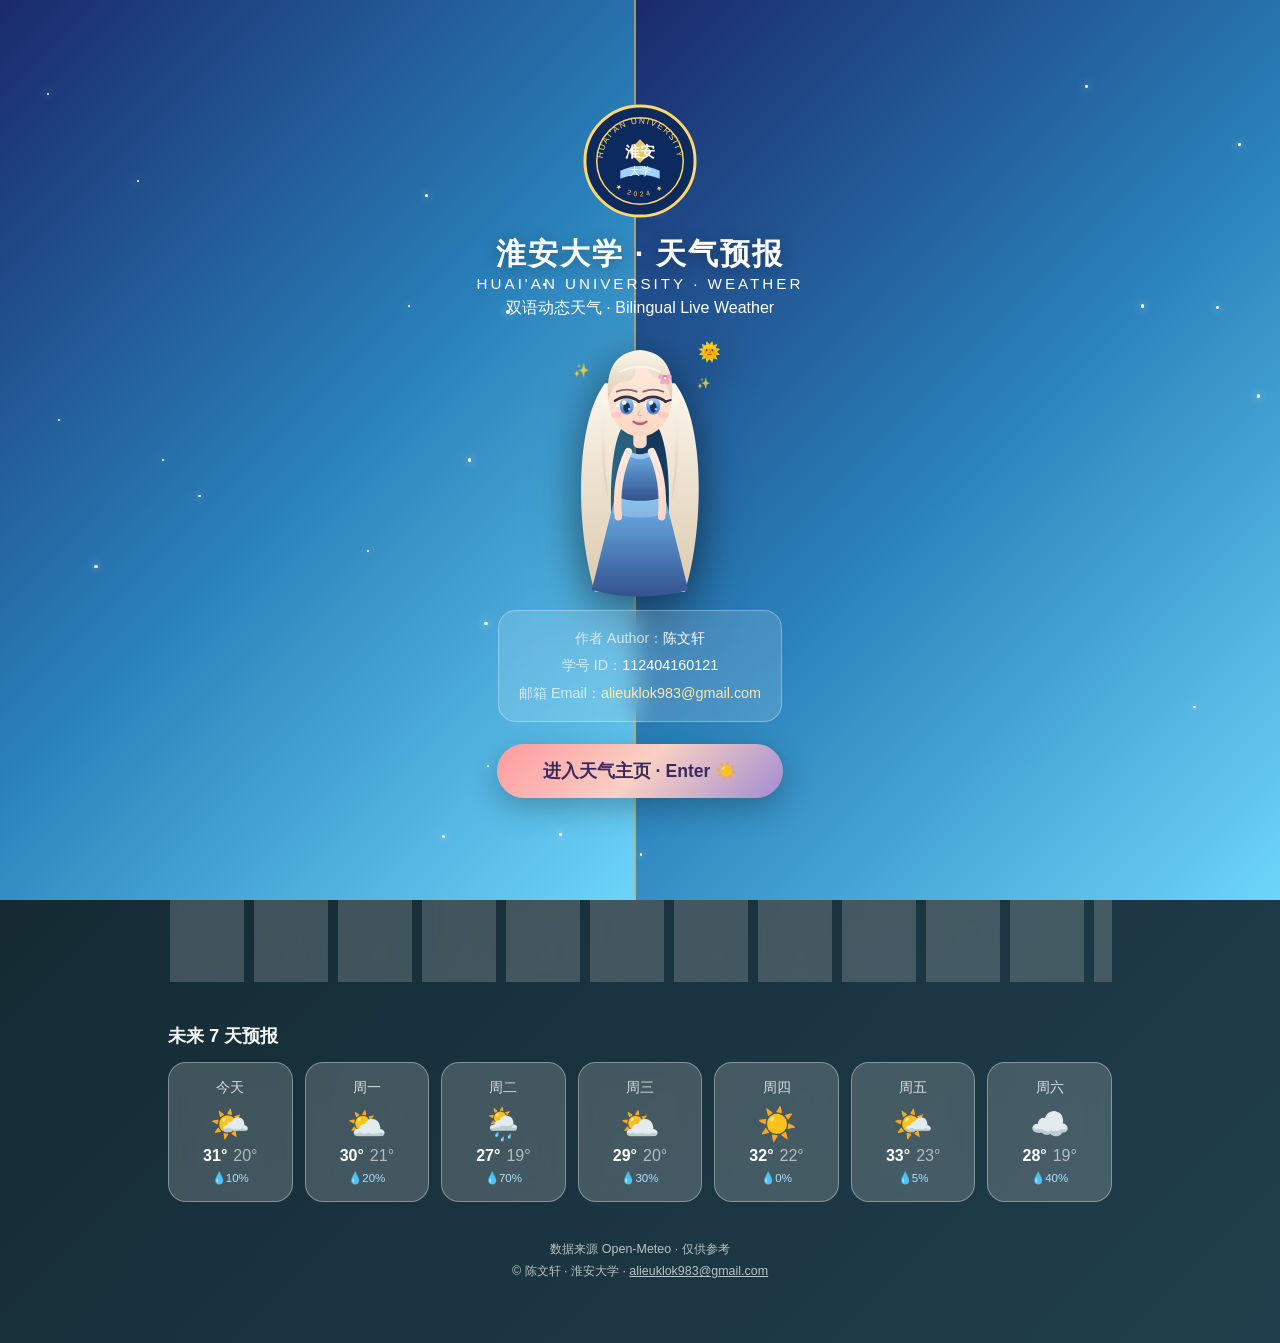
==== index.html @ 7620eebb "Add files via upload" ====
<!DOCTYPE html>
<html lang="zh">
<head>
<meta charset="UTF-8">
<meta name="viewport" content="width=device-width, initial-scale=1.0">
<title>淮安大学 · 天气预报 Weather</title>
<style>
  * { margin:0; padding:0; box-sizing:border-box; }
  :root{ --bg1:#2980b9; --bg2:#6dd5fa; --glass:rgba(255,255,255,.18); --glass-border:rgba(255,255,255,.35); --text:#fff; --text-soft:rgba(255,255,255,.85); }
  html,body{ height:100%; }
  body{ font-family:"PingFang SC","Microsoft YaHei","Hiragino Sans GB",-apple-system,"Segoe UI",Roboto,Helvetica,Arial,sans-serif;
    color:var(--text); min-height:100vh; overflow-x:hidden; position:relative;
    background:linear-gradient(135deg,var(--bg1),var(--bg2)); background-size:200% 200%; animation:bgShift 18s ease infinite; transition:background 1.5s ease; }
  @keyframes bgShift{ 0%{background-position:0% 50%} 50%{background-position:100% 50%} 100%{background-position:0% 50%} }

  /* ===== 开门动画 ===== */
  .door{ position:fixed; top:0; bottom:0; width:50.5%; z-index:1000; background:linear-gradient(135deg,#1a2a6c,#2980b9,#6dd5fa);
    transition:transform 1.15s cubic-bezier(.76,0,.24,1); }
  #doorL{ left:0; box-shadow:inset -2px 0 0 rgba(255,215,120,.6); }
  #doorR{ right:0; box-shadow:inset 2px 0 0 rgba(255,215,120,.6); }
  .door.openL{ transform:translateX(-100%); } .door.openR{ transform:translateX(100%); }
  #openFlash{ position:fixed; inset:0; background:#fff; opacity:0; z-index:1002; pointer-events:none; }
  @keyframes openflash{ 0%{opacity:0} 25%{opacity:.75} 100%{opacity:0} }

  /* ===== 欢迎页 ===== */
  #welcome{ position:fixed; inset:0; z-index:1001; display:flex; flex-direction:column; align-items:center; justify-content:center; padding:24px; text-align:center; transition:opacity .55s ease, transform .55s ease; overflow:hidden; }
  #welcome.gone{ opacity:0; transform:scale(1.18); pointer-events:none; }
  .w-star{ position:absolute; border-radius:50%; background:#fff; box-shadow:0 0 8px #fff; animation:twinkle ease-in-out infinite; }
  .emblem{ width:118px; height:118px; animation:wfade .8s ease both; }
  .w-title{ font-size:1.9rem; font-weight:800; margin-top:14px; letter-spacing:2px; text-shadow:0 3px 16px rgba(0,0,0,.3); animation:wfade .8s ease .1s both; }
  .w-en{ font-size:.95rem; opacity:.85; letter-spacing:3px; animation:wfade .8s ease .15s both; }
  .w-sub{ margin-top:6px; font-size:1rem; opacity:.9; animation:wfade .8s ease .2s both; }
  .w-mascot{ width:200px; margin:6px 0; animation:float 4s ease-in-out infinite; filter:drop-shadow(0 12px 22px rgba(0,0,0,.3)); }
  .w-card{ background:rgba(255,255,255,.14); border:1px solid rgba(255,255,255,.3); border-radius:18px; padding:14px 20px; backdrop-filter:blur(12px); font-size:.9rem; line-height:1.9; animation:wfade .8s ease .3s both; }
  .w-card b{ opacity:.7; font-weight:500; }
  .w-card a{ color:#ffe9a8; text-decoration:none; }
  .enter-btn{ margin-top:22px; padding:15px 46px; border:none; border-radius:999px; font-size:1.1rem; font-weight:700; cursor:pointer;
    background:linear-gradient(135deg,#ff9a9e,#fad0c4,#a18cd1); color:#3a2b5e; box-shadow:0 10px 30px rgba(0,0,0,.25);
    animation:wfade .8s ease .4s both, breathe 2.4s ease-in-out infinite .8s; transition:transform .2s; }
  .enter-btn:hover{ transform:translateY(-3px) scale(1.04); }
  @keyframes breathe{ 0%,100%{box-shadow:0 10px 30px rgba(255,255,255,.25)} 50%{box-shadow:0 10px 44px rgba(255,255,255,.6)} }
  @keyframes wfade{ from{opacity:0; transform:translateY(20px)} to{opacity:1; transform:translateY(0)} }

  /* ===== 粒子 ===== */
  #fx{ position:fixed; inset:0; pointer-events:none; overflow:hidden; z-index:0; }
  .drop{ position:absolute; top:-10%; width:2px; background:linear-gradient(transparent,rgba(255,255,255,.6)); animation:fall linear infinite; }
  @keyframes fall{ to{ transform:translateY(120vh);} }
  .flake{ position:absolute; top:-5%; color:#fff; opacity:.9; animation:snow linear infinite; }
  @keyframes snow{ to{ transform:translateY(115vh) rotate(360deg);} }
  .spark{ position:absolute; border-radius:50%; background:rgba(255,255,255,.9); box-shadow:0 0 8px rgba(255,255,255,.9); animation:twinkle ease-in-out infinite; }
  @keyframes twinkle{ 0%,100%{opacity:.15; transform:scale(.6)} 50%{opacity:1; transform:scale(1.3)} }
  .cloud{ position:absolute; background:rgba(255,255,255,.22); border-radius:100px; filter:blur(6px); animation:drift linear infinite; }
  @keyframes drift{ from{ transform:translateX(-30vw);} to{ transform:translateX(130vw);} }
  .flash{ position:fixed; inset:0; background:rgba(255,255,255,.55); opacity:0; z-index:1; pointer-events:none; animation:flash 7s infinite; }
  @keyframes flash{ 0%,4%,8%,100%{opacity:0} 5%{opacity:.5} 6%{opacity:0} 7%{opacity:.35} }

  .wrap{ position:relative; z-index:2; max-width:980px; margin:0 auto; padding:24px 18px 60px; }
  header{ display:flex; justify-content:space-between; align-items:center; gap:12px; flex-wrap:wrap; }
  .brand{ font-size:1.4rem; font-weight:700; letter-spacing:.5px; text-shadow:0 2px 10px rgba(0,0,0,.2); }
  .brand span{ opacity:.8; font-weight:400; font-size:1rem; }
  .top-ctrl{ display:flex; gap:10px; align-items:center; }
  .music-btn{ width:42px; height:42px; border-radius:50%; border:1px solid var(--glass-border); background:var(--glass); backdrop-filter:blur(10px); cursor:pointer; font-size:1.1rem; color:#fff; transition:.25s; }
  .music-btn:hover{ transform:scale(1.08); }
  .music-btn.on{ background:#fff; color:#e84393; animation:pulse 1.6s ease-in-out infinite; }
  @keyframes pulse{ 0%,100%{box-shadow:0 0 0 0 rgba(255,255,255,.5)} 50%{box-shadow:0 0 0 8px rgba(255,255,255,0)} }
  .lang-toggle{ display:flex; background:var(--glass); border:1px solid var(--glass-border); border-radius:999px; padding:4px; backdrop-filter:blur(10px); cursor:pointer; user-select:none; }
  .lang-toggle div{ padding:6px 16px; border-radius:999px; font-size:.85rem; transition:.3s; color:var(--text-soft); }
  .lang-toggle div.active{ background:#fff; color:#333; font-weight:600; }

  .search-row{ display:flex; gap:10px; margin:24px 0 16px; flex-wrap:wrap; }
  .search-box{ flex:1; min-width:220px; position:relative; }
  .search-box input{ width:100%; padding:14px 18px; font-size:1rem; border:none; outline:none; border-radius:16px; background:var(--glass); border:1px solid var(--glass-border); color:#fff; backdrop-filter:blur(10px); }
  .search-box input::placeholder{ color:rgba(255,255,255,.7); }
  .btn{ padding:14px 22px; border:none; border-radius:16px; cursor:pointer; font-size:1rem; background:rgba(255,255,255,.92); color:#2c3e7a; font-weight:600; transition:.25s; backdrop-filter:blur(10px); white-space:nowrap; }
  .btn:hover{ transform:translateY(-2px); box-shadow:0 8px 24px rgba(0,0,0,.18); }
  .btn.ghost{ background:var(--glass); color:#fff; border:1px solid var(--glass-border); }
  .suggest{ position:absolute; top:110%; left:0; right:0; background:rgba(40,50,90,.95); border-radius:14px; overflow:hidden; backdrop-filter:blur(12px); z-index:9; display:none; box-shadow:0 12px 30px rgba(0,0,0,.3); }
  .suggest div{ padding:12px 18px; cursor:pointer; transition:.2s; border-bottom:1px solid rgba(255,255,255,.08); }
  .suggest div:hover{ background:rgba(255,255,255,.15); }

  .fav-bar{ display:flex; gap:8px; flex-wrap:wrap; margin-bottom:18px; min-height:38px; }
  .fav{ display:flex; align-items:center; gap:6px; padding:8px 14px; border-radius:999px; background:var(--glass); border:1px solid var(--glass-border); backdrop-filter:blur(10px); cursor:pointer; font-size:.88rem; transition:.25s; }
  .fav:hover{ background:rgba(255,255,255,.3); } .fav.active{ background:#fff; color:#2c3e7a; font-weight:600; }
  .fav .x{ opacity:.6; font-size:.95rem; line-height:1; } .fav .x:hover{ opacity:1; transform:scale(1.2); }
  .notice{ background:rgba(255,196,0,.22); border:1px solid rgba(255,210,90,.55); padding:10px 16px; border-radius:14px; margin-bottom:16px; font-size:.85rem; }

  .main-card{ display:grid; grid-template-columns:1.4fr 1fr; gap:20px; background:var(--glass); border:1px solid var(--glass-border); border-radius:28px; padding:30px; backdrop-filter:blur(16px); box-shadow:0 18px 50px rgba(0,0,0,.18); animation:rise .7s ease both; }
  @keyframes rise{ from{opacity:0; transform:translateY(24px)} to{opacity:1; transform:translateY(0)} }
  .now-loc{ font-size:1.1rem; opacity:.9; margin-bottom:4px; } .now-date{ font-size:.85rem; opacity:.7; margin-bottom:18px; }
  .now-temp{ font-size:4.6rem; font-weight:700; line-height:1; text-shadow:0 4px 20px rgba(0,0,0,.2); } .now-temp small{ font-size:1.6rem; vertical-align:super; opacity:.8; }
  .now-desc{ font-size:1.3rem; margin:6px 0 4px; } .now-feel{ font-size:.95rem; opacity:.8; }
  .mascot-wrap{ display:flex; align-items:center; justify-content:center; }
  #mascot{ width:100%; max-width:240px; animation:float 4s ease-in-out infinite; filter:drop-shadow(0 12px 20px rgba(0,0,0,.25)); }
  @keyframes float{ 0%,100%{transform:translateY(0)} 50%{transform:translateY(-14px)} }
  .tear{ animation:teardrop 1.4s ease-in infinite; transform-origin:center; }
  @keyframes teardrop{ 0%{opacity:0; transform:translateY(0)} 30%{opacity:1} 100%{opacity:0; transform:translateY(22px)} }

  .metrics{ display:grid; grid-template-columns:repeat(auto-fit,minmax(120px,1fr)); gap:14px; margin-top:20px; }
  .metric{ background:var(--glass); border:1px solid var(--glass-border); border-radius:18px; padding:16px; backdrop-filter:blur(12px); animation:rise .7s ease both; }
  .metric .lbl{ font-size:.8rem; opacity:.75; margin-bottom:6px; } .metric .val{ font-size:1.4rem; font-weight:600; }
  .metric .tag{ display:inline-block; font-size:.72rem; padding:2px 9px; border-radius:999px; margin-top:6px; background:rgba(255,255,255,.25); }
  .sec-title{ margin:30px 0 14px; font-size:1.15rem; font-weight:600; opacity:.95; }
  .hourly{ display:flex; gap:10px; overflow-x:auto; padding:4px 2px 12px; }
  .hourly::-webkit-scrollbar{ height:6px; } .hourly::-webkit-scrollbar-thumb{ background:rgba(255,255,255,.4); border-radius:6px; }
  .hour{ flex:0 0 auto; width:74px; text-align:center; background:var(--glass); border:1px solid var(--glass-border); border-radius:16px; padding:12px 6px; backdrop-filter:blur(10px); }
  .hour .ht{ font-size:.78rem; opacity:.8; } .hour .hi{ font-size:1.5rem; margin:6px 0; } .hour .htemp{ font-weight:600; } .hour .hpop{ font-size:.72rem; color:#aee0ff; margin-top:4px; }
  .forecast{ display:grid; grid-template-columns:repeat(auto-fit,minmax(110px,1fr)); gap:12px; }
  .day{ background:var(--glass); border:1px solid var(--glass-border); border-radius:18px; padding:16px 10px; text-align:center; backdrop-filter:blur(12px); transition:.25s; animation:rise .7s ease both; }
  .day:hover{ transform:translateY(-5px); background:rgba(255,255,255,.28); }
  .day .dname{ font-size:.85rem; opacity:.8; margin-bottom:8px; } .day .dicon{ font-size:2rem; margin:4px 0; }
  .day .dtemp b{ font-weight:700; } .day .dtemp .min{ opacity:.6; margin-left:6px; } .day .dpop{ font-size:.72rem; color:#aee0ff; margin-top:6px; }
  footer{ text-align:center; margin-top:36px; font-size:.78rem; opacity:.7; line-height:1.8; } footer a{ color:#fff; }
  .loading{ text-align:center; padding:30px 0; opacity:.85; }
  .spinner{ width:38px; height:38px; border:4px solid rgba(255,255,255,.3); border-top-color:#fff; border-radius:50%; margin:0 auto 14px; animation:spin 1s linear infinite; }
  @keyframes spin{ to{transform:rotate(360deg)} }
  @media(max-width:680px){ .main-card{ grid-template-columns:1fr; } .mascot-wrap{ order:-1; } #mascot{ max-width:180px; } .now-temp{ font-size:3.8rem; } .w-title{ font-size:1.5rem; } }
</style>
</head>
<body>

<div id="fx"></div>
<div id="flashLayer"></div>
<div id="doorL" class="door"></div>
<div id="doorR" class="door"></div>
<div id="openFlash"></div>

<!-- 欢迎页 -->
<div id="welcome">
  <svg class="emblem" viewBox="0 0 120 120" xmlns="http://www.w3.org/2000/svg">
    <circle cx="60" cy="60" r="56" fill="#0d2a5e" stroke="#ffd86b" stroke-width="3"/>
    <circle cx="60" cy="60" r="44" fill="none" stroke="#ffd86b" stroke-width="1.5"/>
    <path id="arcTop" d="M22 60 A38 38 0 0 1 98 60" fill="none"/>
    <path id="arcBot" d="M24 60 A36 36 0 0 0 96 60" fill="none"/>
    <text fill="#ffd86b" font-size="8.5" letter-spacing="1.5"><textPath href="#arcTop" startOffset="50%" text-anchor="middle">HUAI'AN UNIVERSITY</textPath></text>
    <text fill="#ffd86b" font-size="7" letter-spacing="3"><textPath href="#arcBot" startOffset="50%" text-anchor="middle">★ 2024 ★</textPath></text>
    <path d="M60 38 L72 50 L60 62 L48 50 Z" fill="#ffd86b" opacity=".9"/>
    <path d="M40 70 q20 -10 40 0 l0 8 q-20 -8 -40 0 Z" fill="#9fd0ff"/>
    <text x="60" y="56" fill="#fff" font-size="15" font-weight="700" text-anchor="middle" font-family="PingFang SC,Microsoft YaHei,sans-serif">淮安</text>
    <text x="60" y="74" fill="#fff" font-size="11" text-anchor="middle" font-family="PingFang SC,Microsoft YaHei,sans-serif">大学</text>
  </svg>
  <div class="w-title">淮安大学 · 天气预报</div>
  <div class="w-en">HUAI'AN UNIVERSITY · WEATHER</div>
  <div class="w-sub">双语动态天气 · Bilingual Live Weather</div>
  <div class="w-mascot" id="welcomeMascot"></div>
  <div class="w-card">
    <div><b>作者 Author：</b>陈文轩</div>
    <div><b>学号 ID：</b>112404160121</div>
    <div><b>邮箱 Email：</b><a href="mailto:alieuklok983@gmail.com">alieuklok983@gmail.com</a></div>
  </div>
  <button class="enter-btn" id="enterBtn">进入天气主页 · Enter ☀️</button>
</div>

<div class="wrap">
  <header>
    <div class="brand" id="brand">天气预报 <span>Weather</span></div>
    <div class="top-ctrl">
      <button class="music-btn" id="musicBtn" title="音乐">🎵</button>
      <div class="lang-toggle" id="langToggle"><div data-l="zh" class="active">中文</div><div data-l="en">EN</div></div>
    </div>
  </header>
  <div class="search-row">
    <div class="search-box"><input id="searchInput" type="text" placeholder="搜索城市…"><div class="suggest" id="suggest"></div></div>
    <button class="btn" id="searchBtn">查询</button>
    <button class="btn ghost" id="geoBtn">📍 定位</button>
  </div>
  <div class="fav-bar" id="favBar"></div>
  <div id="noticeArea"></div>
  <div class="main-card">
    <div id="nowInfo"><div class="loading"><div class="spinner"></div><div id="loadingText">正在加载天气…</div></div></div>
    <div class="mascot-wrap" id="mascotWrap"></div>
  </div>
  <div id="dataArea"></div>
  <footer><span id="footText">数据来源 Open-Meteo · 仅供参考</span><br>© 陈文轩 · 淮安大学 · <a href="mailto:alieuklok983@gmail.com">alieuklok983@gmail.com</a></footer>
</div>

<script>
/* ===== 多语言 ===== */
const T = {
  zh:{ brand:"天气预报", sub:"Weather", placeholder:"搜索城市…", search:"查询", geo:"📍 定位", loading:"正在加载天气…",
    feel:"体感", humidity:"湿度", wind:"风速", aqi:"空气质量", uv:"紫外线", sunrise:"日出", sunset:"日落", pop:"降雨概率",
    hourlyTitle:"逐小时预报", forecast:"未来 7 天预报", foot:"数据来源 Open-Meteo · 仅供参考",
    errCity:"没找到这个城市，换个名字试试～", errGeo:"无法获取定位，请手动搜索城市。", windUnit:"km/h", now:"现在",
    sample:"⚠️ 实时数据加载失败，当前显示示例数据。在浏览器新标签页打开本页面即可联网获取实时天气。",
    days:["周日","周一","周二","周三","周四","周五","周六"], today:"今天" },
  en:{ brand:"Weather Forecast", sub:"天气", placeholder:"Search city…", search:"Search", geo:"📍 Locate", loading:"Loading weather…",
    feel:"Feels like", humidity:"Humidity", wind:"Wind", aqi:"Air Quality", uv:"UV Index", sunrise:"Sunrise", sunset:"Sunset", pop:"Rain Chance",
    hourlyTitle:"Hourly Forecast", forecast:"7-Day Forecast", foot:"Data by Open-Meteo · For reference only",
    errCity:"City not found, try another name.", errGeo:"Could not get location, please search manually.", windUnit:"km/h", now:"Now",
    sample:"⚠️ Live data failed; showing sample data. Open this page in a new browser tab for real-time weather.",
    days:["Sun","Mon","Tue","Wed","Thu","Fri","Sat"], today:"Today" }
};
let lang="zh", lastData=null, isSample=false;

/* ===== 天气代码 ===== */
function codeInfo(code){
  const m={0:{cat:"clear",zh:"晴",en:"Clear",icon:"☀️"},1:{cat:"clear",zh:"晴间多云",en:"Mainly Clear",icon:"🌤️"},
    2:{cat:"cloud",zh:"多云",en:"Partly Cloudy",icon:"⛅"},3:{cat:"cloud",zh:"阴",en:"Overcast",icon:"☁️"},
    45:{cat:"fog",zh:"雾",en:"Fog",icon:"🌫️"},48:{cat:"fog",zh:"霜雾",en:"Rime Fog",icon:"🌫️"},
    51:{cat:"rain",zh:"小毛毛雨",en:"Light Drizzle",icon:"🌦️"},53:{cat:"rain",zh:"毛毛雨",en:"Drizzle",icon:"🌦️"},
    55:{cat:"rain",zh:"浓毛毛雨",en:"Dense Drizzle",icon:"🌧️"},61:{cat:"rain",zh:"小雨",en:"Light Rain",icon:"🌦️"},
    63:{cat:"rain",zh:"中雨",en:"Rain",icon:"🌧️"},65:{cat:"rain",zh:"大雨",en:"Heavy Rain",icon:"🌧️"},
    71:{cat:"snow",zh:"小雪",en:"Light Snow",icon:"🌨️"},73:{cat:"snow",zh:"中雪",en:"Snow",icon:"❄️"},
    75:{cat:"snow",zh:"大雪",en:"Heavy Snow",icon:"❄️"},77:{cat:"snow",zh:"雪粒",en:"Snow Grains",icon:"🌨️"},
    80:{cat:"rain",zh:"阵雨",en:"Showers",icon:"🌦️"},81:{cat:"rain",zh:"强阵雨",en:"Heavy Showers",icon:"🌧️"},
    82:{cat:"rain",zh:"暴雨",en:"Violent Showers",icon:"🌧️"},85:{cat:"snow",zh:"阵雪",en:"Snow Showers",icon:"🌨️"},
    86:{cat:"snow",zh:"强阵雪",en:"Heavy Snow Showers",icon:"❄️"},95:{cat:"thunder",zh:"雷阵雨",en:"Thunderstorm",icon:"⛈️"},
    96:{cat:"thunder",zh:"雷阵雨伴冰雹",en:"Thunderstorm w/ Hail",icon:"⛈️"},99:{cat:"thunder",zh:"强雷阵雨伴冰雹",en:"Severe Thunderstorm",icon:"⛈️"}};
  return m[code]||{cat:"cloud",zh:"未知",en:"Unknown",icon:"🌈"};
}

/* ===== 场景：背景 + 粒子 + 人物 ===== */
function setScene(cat,isDay){
  let c1,c2;
  if(!isDay){ c1="#0f2027"; c2="#2c5364"; }
  else switch(cat){ case "clear":c1="#2980b9";c2="#6dd5fa";break; case "cloud":c1="#757f9a";c2="#d7dde8";break;
    case "fog":c1="#606c88";c2="#9aa4b8";break; case "rain":c1="#3a6073";c2="#16222a";break;
    case "snow":c1="#83a4d4";c2="#b6fbff";break; case "thunder":c1="#232526";c2="#414345";break; default:c1="#2980b9";c2="#6dd5fa"; }
  document.documentElement.style.setProperty("--bg1",c1); document.documentElement.style.setProperty("--bg2",c2);
  const fx=document.getElementById("fx"), flash=document.getElementById("flashLayer");
  fx.innerHTML=""; flash.className=""; const rnd=(a,b)=>Math.random()*(b-a)+a;
  if(cat==="rain"||cat==="thunder"){
    for(let i=0;i<60;i++){const d=document.createElement("div");d.className="drop";d.style.left=rnd(0,100)+"vw";
      d.style.animationDuration=rnd(.5,1.1)+"s";d.style.animationDelay=rnd(0,2)+"s";d.style.opacity=rnd(.3,.8);d.style.height=rnd(40,80)+"px";fx.appendChild(d);}
    if(cat==="thunder")flash.className="flash";
  }else if(cat==="snow"){
    for(let i=0;i<50;i++){const f=document.createElement("div");f.className="flake";f.textContent="❄";f.style.left=rnd(0,100)+"vw";
      f.style.fontSize=rnd(10,22)+"px";f.style.animationDuration=rnd(5,12)+"s";f.style.animationDelay=rnd(0,6)+"s";f.style.opacity=rnd(.4,.95);fx.appendChild(f);}
  }else if(cat==="cloud"||cat==="fog"){
    for(let i=0;i<6;i++){const c=document.createElement("div");c.className="cloud";const w=rnd(120,260);c.style.width=w+"px";
      c.style.height=w*.4+"px";c.style.top=rnd(5,55)+"vh";c.style.animationDuration=rnd(30,70)+"s";c.style.animationDelay=rnd(0,30)+"s";fx.appendChild(c);}
  }else{
    const n=isDay?40:70;
    for(let i=0;i<n;i++){const s=document.createElement("div");s.className="spark";const sz=rnd(2,4);s.style.width=sz+"px";s.style.height=sz+"px";
      s.style.left=rnd(0,100)+"vw";s.style.top=rnd(0,100)+"vh";s.style.animationDuration=rnd(2,5)+"s";s.style.animationDelay=rnd(0,4)+"s";fx.appendChild(s);}
  }
  document.getElementById("mascotWrap").innerHTML=mascotSVG(cat,isDay);
}

/* ===== 成熟日系少女（长发长裙，杏眼，按天气换表情） ===== */
let mascotN=0;
function mascotSVG(cat,isDay){
  const u="m"+(mascotN++);
  let mood;
  if(!isDay) mood="sleepy";
  else if(cat==="clear") mood="happy";
  else if(cat==="cloud"||cat==="fog") mood="cry";
  else if(cat==="rain") mood="sad";
  else if(cat==="snow") mood="content";
  else if(cat==="thunder") mood="scared";
  else mood="happy";

  // 杏眼（成熟感：细长、带眼线和眼尾上挑）
  const eye=(cx)=>`<g>
    <path d="M${cx-13} 96 q13 -11 26 0 q-13 9 -26 0 Z" fill="#fff"/>
    <ellipse cx="${cx}" cy="97" rx="8.5" ry="10.5" fill="url(#eye_${u})"/>
    <ellipse cx="${cx}" cy="99" rx="4" ry="6" fill="#16345f"/>
    <circle cx="${cx-3}" cy="93" r="2.8" fill="#fff"/>
    <circle cx="${cx+3}" cy="101" r="1.4" fill="#cfe8ff" opacity=".8"/>
    <path d="M${cx-14} 91 q14 -10 29 1" stroke="#3a2f3f" stroke-width="3" fill="none" stroke-linecap="round"/>
    <path d="M${cx+14} 92 l7 -2" stroke="#3a2f3f" stroke-width="2.6" fill="none" stroke-linecap="round"/>
    <path d="M${cx-8} 105 q8 3 16 0" stroke="#c9a59f" stroke-width="1.2" fill="none" opacity=".5"/>
  </g>`;
  const wideEye=(cx)=>`<g><ellipse cx="${cx}" cy="96" rx="10" ry="13" fill="#fff" stroke="#3a2f3f" stroke-width="1.5"/><circle cx="${cx}" cy="98" r="3.4" fill="#16345f"/></g>`;
  const brow=(cx,d)=>`<path d="M${cx-12} 80 q12 ${d} 24 0" stroke="#7a6a72" stroke-width="2.2" fill="none" stroke-linecap="round"/>`;

  let eyes,brows="",mouth,extra="";
  switch(mood){
    case "happy":
      eyes=eye(104)+eye(136); brows=brow(104,-5)+brow(136,-5);
      mouth=`<path d="M112 116 q8 6 16 0" stroke="#b85c72" stroke-width="2.6" fill="#e88aa0" stroke-linecap="round"/>`;
      extra=`<text x="40" y="60" font-size="16" opacity=".85">✨</text><text x="188" y="74" font-size="13" opacity=".85">✨</text>`; break;
    case "cry":
      eyes=eye(104)+eye(136); brows=brow(104,2)+brow(136,2);
      mouth=`<path d="M112 118 q8 -7 16 0" stroke="#b85c72" stroke-width="2.6" fill="none" stroke-linecap="round"/>`;
      extra=`<ellipse class="tear" cx="100" cy="108" rx="3.4" ry="5" fill="#7ec8ff"/><ellipse class="tear" cx="140" cy="108" rx="3.4" ry="5" fill="#7ec8ff" style="animation-delay:.5s"/>`; break;
    case "sad":
      eyes=eye(104)+eye(136); brows=brow(104,1)+brow(136,1);
      mouth=`<path d="M113 117 q7 -5 14 0" stroke="#b85c72" stroke-width="2.6" fill="none" stroke-linecap="round"/>`; break;
    case "content":
      eyes=`<path d="M94 96 q10 9 20 0" stroke="#3a2f3f" stroke-width="2.8" fill="none" stroke-linecap="round"/><path d="M126 96 q10 9 20 0" stroke="#3a2f3f" stroke-width="2.8" fill="none" stroke-linecap="round"/>`;
      brows=brow(104,-4)+brow(136,-4);
      mouth=`<path d="M112 114 q8 8 16 0" stroke="#b85c72" stroke-width="2.6" fill="#e88aa0" stroke-linecap="round"/>`; break;
    case "scared":
      eyes=wideEye(104)+wideEye(136); brows=brow(104,-6)+brow(136,-6);
      mouth=`<ellipse cx="120" cy="118" rx="5.5" ry="7" fill="#7a2e3e"/>`;
      extra=`<path class="tear" d="M150 92 q-3 6 0 10 q3 -4 0 -10" fill="#7ec8ff"/>`; break;
    case "sleepy":
      eyes=`<path d="M94 98 q10 7 20 0" stroke="#6a5a65" stroke-width="2.6" fill="none" stroke-linecap="round"/><path d="M126 98 q10 7 20 0" stroke="#6a5a65" stroke-width="2.6" fill="none" stroke-linecap="round"/>`;
      brows=brow(104,-2)+brow(136,-2);
      mouth=`<circle cx="120" cy="116" r="2.8" fill="#b85c72"/>`;
      extra=`<text x="176" y="66" font-size="14" fill="#fff" opacity=".85">z</text><text x="188" y="50" font-size="20" fill="#fff" opacity=".85">Z</text>`; break;
  }
  const blush=(mood==="happy"||mood==="content"||mood==="cry")?`<ellipse cx="92" cy="108" rx="7" ry="4" fill="#ffb3c1" opacity=".45"/><ellipse cx="148" cy="108" rx="7" ry="4" fill="#ffb3c1" opacity=".45"/>`:"";
  const nose=`<path d="M120 102 l-2.5 6 q2.5 2 5 0" stroke="#e0a98f" stroke-width="1.3" fill="none" stroke-linecap="round" opacity=".7"/>`;

  let prop="";
  if(cat==="rain"||cat==="thunder"){ prop=`<g transform="translate(170,4)"><line x1="0" y1="0" x2="0" y2="64" stroke="#7d5a9c" stroke-width="4" stroke-linecap="round"/><path d="M-54 6 a54 54 0 0 1 108 0 q-27 -11 -54 0 q-27 -11 -54 0 Z" fill="#e0789f"/></g>`; }
  else if(cat==="snow"){ prop=`<path d="M96 138 q24 14 48 0 l0 10 q-24 12 -48 0 Z" fill="#e0789f"/><text x="36" y="96" font-size="14">❄️</text><text x="190" y="120" font-size="12">❄️</text>`; }
  else if(cat==="clear"&&isDay){ prop=`<text x="190" y="40" font-size="22">🌞</text>`; }
  else if(cat==="cloud"||cat==="fog"){ prop=`<text x="188" y="46" font-size="20">☁️</text>`; }
  else if(cat==="thunder"){ prop=`<text x="36" y="50" font-size="20">⚡</text>`; }
  else if(!isDay){ prop=`<text x="36" y="50" font-size="18">🌙</text>`; }

  return `<svg id="mascot" viewBox="0 0 240 330" xmlns="http://www.w3.org/2000/svg">
    <defs>
      <linearGradient id="hair_${u}" x1="0" y1="0" x2="0" y2="1"><stop offset="0" stop-color="#fbf6ec"/><stop offset="1" stop-color="#dccaaf"/></linearGradient>
      <linearGradient id="skin_${u}" x1="0" y1="0" x2="0" y2="1"><stop offset="0" stop-color="#ffeadf"/><stop offset="1" stop-color="#ffd7c2"/></linearGradient>
      <linearGradient id="eye_${u}" x1="0" y1="0" x2="0" y2="1"><stop offset="0" stop-color="#a9d6ff"/><stop offset="1" stop-color="#2f6fc4"/></linearGradient>
      <linearGradient id="dress_${u}" x1="0" y1="0" x2="0" y2="1"><stop offset="0" stop-color="#6db3e8"/><stop offset="1" stop-color="#34528f"/></linearGradient>
    </defs>
    <!-- 后发（长直发） -->
    <path d="M78 70 C40 120 44 250 66 320 L96 322 C82 250 80 150 100 120 L140 120 C160 150 158 250 144 322 L174 320 C196 250 200 120 162 70 Z" fill="url(#hair_${u})"/>
    <!-- 长裙 -->
    <path d="M104 150 Q120 160 136 150 L150 206 Q120 216 90 206 Z" fill="url(#dress_${u})"/>
    <path d="M90 206 Q120 216 150 206 L178 318 Q120 334 62 318 Z" fill="url(#dress_${u})"/>
    <path d="M90 206 Q120 216 150 206 L153 226 Q120 236 87 226 Z" fill="#ffffff" opacity=".22"/>
    <!-- 手臂 -->
    <path d="M106 152 q-16 34 -12 78" stroke="url(#skin_${u})" stroke-width="9" fill="none" stroke-linecap="round"/>
    <path d="M134 152 q16 34 12 78" stroke="url(#skin_${u})" stroke-width="9" fill="none" stroke-linecap="round"/>
    <!-- 脖子 -->
    <rect x="112" y="124" width="16" height="24" rx="6" fill="url(#skin_${u})"/>
    <path d="M104 150 Q120 160 136 150 L136 156 Q120 166 104 156 Z" fill="#cfe6ff" opacity=".5"/>
    <!-- 头 -->
    <ellipse cx="120" cy="88" rx="38" ry="46" fill="url(#skin_${u})"/>
    ${blush}${brows}${eyes}${nose}${mouth}
    <!-- 侧分刘海 -->
    <path d="M82 90 q-6 -56 38 -60 q44 4 38 60 q-8 -30 -22 -28 q-8 -14 -22 -12 q4 14 -10 18 q-16 -2 -22 22 Z" fill="url(#hair_${u})"/>
    <!-- 长侧发 -->
    <path d="M82 90 q-8 60 0 120 q-14 -60 -6 -120 Z" fill="url(#hair_${u})"/>
    <path d="M158 90 q8 60 0 120 q14 -60 6 -120 Z" fill="url(#hair_${u})"/>
    <!-- 高光 -->
    <path d="M96 56 q24 -12 48 0" stroke="#fffdf6" stroke-width="2.5" fill="none" opacity=".6" stroke-linecap="round"/>
    <!-- 小花发饰 -->
    <g transform="translate(150,64)"><circle r="4" fill="#e0789f"/><circle cx="-5" cy="-2" r="3" fill="#f3a8c0"/><circle cx="5" cy="-2" r="3" fill="#f3a8c0"/><circle cx="-3" cy="4" r="3" fill="#f3a8c0"/><circle cx="3" cy="4" r="3" fill="#f3a8c0"/><circle r="1.6" fill="#fff"/></g>
    ${extra}${prop}
  </svg>`;
}

/* ===== 等级 / 时间 ===== */
function aqiLevel(v){const z=["优","良","中等","较差","差","极差"],e=["Good","Fair","Moderate","Poor","Very Poor","Extreme"];let i=0;if(v>20)i=1;if(v>40)i=2;if(v>60)i=3;if(v>80)i=4;if(v>100)i=5;return lang==="zh"?z[i]:e[i];}
function uvLevel(v){const z=["低","中等","高","很高","极高"],e=["Low","Moderate","High","Very High","Extreme"];let i=0;if(v>=3)i=1;if(v>=6)i=2;if(v>=8)i=3;if(v>=11)i=4;return lang==="zh"?z[i]:e[i];}
function fmtTime(iso){ if(!iso)return"--"; const d=new Date(iso); return String(d.getHours()).padStart(2,"0")+":"+String(d.getMinutes()).padStart(2,"0"); }

/* ===== 渲染 ===== */
function render(data){
  const t=T[lang], cur=data.current, info=codeInfo(cur.weather_code), isDay=cur.is_day===1;
  setScene(info.cat,isDay);
  const now=new Date();
  const dateStr=lang==="zh"?`${now.getMonth()+1}月${now.getDate()}日 ${t.days[now.getDay()]}`:now.toLocaleDateString("en-US",{weekday:"long",month:"long",day:"numeric"});
  document.getElementById("nowInfo").innerHTML=`<div class="now-loc">📍 ${data.name}</div><div class="now-date">${dateStr}</div>
    <div class="now-temp">${Math.round(cur.temperature_2m)}<small>°C</small></div>
    <div class="now-desc">${info.icon} ${lang==="zh"?info.zh:info.en}</div><div class="now-feel">${t.feel} ${Math.round(cur.apparent_temperature)}°C</div>`;
  const aqVal=data.aqi!=null?Math.round(data.aqi):"--", uvVal=data.uv!=null?data.uv.toFixed(1):"--";
  const sr=fmtTime(data.daily.sunrise[0]), ss=fmtTime(data.daily.sunset[0]), popToday=data.daily.precipitation_probability_max[0];
  let hi=0; for(let i=0;i<data.hourly.time.length;i++){ if(new Date(data.hourly.time[i])<=now) hi=i; }
  let hourlyHtml="";
  for(let i=hi;i<Math.min(hi+24,data.hourly.time.length);i++){ const hc=codeInfo(data.hourly.weather_code[i]);
    const label=i===hi?t.now:String(new Date(data.hourly.time[i]).getHours()).padStart(2,"0")+":00";
    hourlyHtml+=`<div class="hour"><div class="ht">${label}</div><div class="hi">${hc.icon}</div><div class="htemp">${Math.round(data.hourly.temperature_2m[i])}°</div><div class="hpop">💧${data.hourly.precipitation_probability[i]??0}%</div></div>`; }
  let daysHtml="";
  data.daily.time.forEach((d,i)=>{ const di=codeInfo(data.daily.weather_code[i]); const dt=new Date(d+"T00:00"); const name=i===0?t.today:t.days[dt.getDay()];
    daysHtml+=`<div class="day" style="animation-delay:${i*0.05}s"><div class="dname">${name}</div><div class="dicon">${di.icon}</div><div class="dtemp"><b>${Math.round(data.daily.temperature_2m_max[i])}°</b><span class="min">${Math.round(data.daily.temperature_2m_min[i])}°</span></div><div class="dpop">💧${data.daily.precipitation_probability_max[i]??0}%</div></div>`; });
  document.getElementById("dataArea").innerHTML=`<div class="metrics">
      <div class="metric"><div class="lbl">${t.humidity}</div><div class="val">${cur.relative_humidity_2m}%</div></div>
      <div class="metric"><div class="lbl">${t.wind}</div><div class="val">${Math.round(cur.wind_speed_10m)}<span style="font-size:.85rem"> ${t.windUnit}</span></div></div>
      <div class="metric"><div class="lbl">${t.pop}</div><div class="val">${popToday??0}%</div></div>
      <div class="metric"><div class="lbl">${t.aqi}</div><div class="val">${aqVal}</div><span class="tag">${aqVal==="--"?"--":aqiLevel(data.aqi)}</span></div>
      <div class="metric"><div class="lbl">${t.uv}</div><div class="val">${uvVal}</div><span class="tag">${uvVal==="--"?"--":uvLevel(data.uv)}</span></div>
      <div class="metric"><div class="lbl">🌅 ${t.sunrise}</div><div class="val">${sr}</div></div>
      <div class="metric"><div class="lbl">🌇 ${t.sunset}</div><div class="val">${ss}</div></div></div>
    <div class="sec-title">${t.hourlyTitle}</div><div class="hourly">${hourlyHtml}</div>
    <div class="sec-title">${t.forecast}</div><div class="forecast">${daysHtml}</div>`;
}

/* ===== 示例数据兜底 ===== */
function buildSample(name){
  const now=new Date(), h=now.getHours(), isDay=h>=6&&h<19?1:0;
  const hTime=[],hTemp=[],hCode=[],hPop=[];
  for(let i=0;i<26;i++){ const d=new Date(now); d.setHours(h+i,0,0,0); hTime.push(d.toISOString()); hTemp.push(Math.round(28+4*Math.sin(i/3))); hCode.push([0,1,2,1][i%4]); hPop.push([0,10,5,20][i%4]); }
  const dTime=[],dCode=[1,2,80,2,0,1,3],dMax=[31,30,27,29,32,33,28],dMin=[20,21,19,20,22,23,19],dPop=[10,20,70,30,0,5,40],sr=[],ss=[];
  for(let i=0;i<7;i++){ const d=new Date(now); d.setDate(now.getDate()+i); dTime.push(d.toISOString().slice(0,10));
    const a=new Date(d); a.setHours(4,48,0,0); sr.push(a.toISOString()); const b=new Date(d); b.setHours(19,46,0,0); ss.push(b.toISOString()); }
  return { name, current:{temperature_2m:30,relative_humidity_2m:45,apparent_temperature:32,is_day:isDay,weather_code:isDay?1:0,wind_speed_10m:12},
    hourly:{time:hTime,temperature_2m:hTemp,weather_code:hCode,precipitation_probability:hPop},
    daily:{time:dTime,weather_code:dCode,temperature_2m_max:dMax,temperature_2m_min:dMin,sunrise:sr,sunset:ss,precipitation_probability_max:dPop}, aqi:55, uv:7 };
}

/* ===== 取数 ===== */
async function loadWeather(lat,lon,name){
  document.getElementById("nowInfo").innerHTML=`<div class="loading"><div class="spinner"></div><div>${T[lang].loading}</div></div>`;
  document.getElementById("dataArea").innerHTML="";
  try{
    const wUrl=`https://api.open-meteo.com/v1/forecast?latitude=${lat}&longitude=${lon}&current=temperature_2m,relative_humidity_2m,apparent_temperature,is_day,weather_code,wind_speed_10m&hourly=temperature_2m,weather_code,precipitation_probability&daily=weather_code,temperature_2m_max,temperature_2m_min,sunrise,sunset,precipitation_probability_max&timezone=auto&forecast_days=7`;
    const aUrl=`https://air-quality-api.open-meteo.com/v1/air-quality?latitude=${lat}&longitude=${lon}&current=european_aqi,uv_index&timezone=auto`;
    const [wRes,aRes]=await Promise.all([fetch(wUrl), fetch(aUrl).catch(()=>null)]);
    if(!wRes.ok) throw new Error("net");
    const w=await wRes.json(); let aqi=null,uv=null;
    if(aRes&&aRes.ok){ const a=await aRes.json(); if(a.current){ aqi=a.current.european_aqi; uv=a.current.uv_index; } }
    isSample=false; document.getElementById("noticeArea").innerHTML="";
    lastData={name,current:w.current,hourly:w.hourly,daily:w.daily,aqi,uv}; render(lastData);
  }catch(e){ isSample=true; document.getElementById("noticeArea").innerHTML=`<div class="notice">${T[lang].sample}</div>`; lastData=buildSample(name); render(lastData); }
}

/* ===== 搜索 ===== */
let suggestTimer=null;
async function searchCity(q){
  const box=document.getElementById("suggest"); if(!q.trim()){box.style.display="none";return;}
  try{ const res=await fetch(`https://geocoding-api.open-meteo.com/v1/search?name=${encodeURIComponent(q)}&count=6&language=${lang}`); const data=await res.json();
    if(!data.results||!data.results.length){box.style.display="none";return;} box.innerHTML="";
    data.results.forEach(r=>{ const div=document.createElement("div"); div.textContent=[r.name,r.admin1,r.country].filter(Boolean).join(", ");
      div.onclick=()=>{box.style.display="none";document.getElementById("searchInput").value="";addFav(r.name,r.latitude,r.longitude);}; box.appendChild(div); });
    box.style.display="block";
  }catch(e){box.style.display="none";}
}
async function doSearch(){
  const q=document.getElementById("searchInput").value.trim(); if(!q)return; document.getElementById("suggest").style.display="none";
  try{ const res=await fetch(`https://geocoding-api.open-meteo.com/v1/search?name=${encodeURIComponent(q)}&count=1&language=${lang}`); const data=await res.json();
    if(!data.results||!data.results.length){ document.getElementById("noticeArea").innerHTML=`<div class="notice">${T[lang].errCity}</div>`; return; }
    const r=data.results[0]; document.getElementById("searchInput").value=""; addFav(r.name,r.latitude,r.longitude);
  }catch(e){ addFav(q,39.9042,116.4074); }
}

/* ===== 收藏标签栏 ===== */
let favorites=[{name:"北京",zh:"北京",en:"Beijing",lat:39.9042,lon:116.4074}];
let activeKey="39.90,116.41";
const keyOf=(la,lo)=>la.toFixed(2)+","+lo.toFixed(2);
async function loadFav(){ try{ const r=await window.storage.get("fav_cities"); if(r&&r.value){ const arr=JSON.parse(r.value); if(arr.length)favorites=arr; } }catch(e){} }
async function saveFav(){ try{ await window.storage.set("fav_cities",JSON.stringify(favorites)); }catch(e){} }
function renderFav(){
  const bar=document.getElementById("favBar"); bar.innerHTML="";
  favorites.forEach(f=>{ const k=keyOf(f.lat,f.lon); const el=document.createElement("div"); el.className="fav"+(k===activeKey?" active":"");
    const label=(lang==="zh"?(f.zh||f.name):(f.en||f.name));
    el.innerHTML=`<span>📌 ${label}</span>`+(favorites.length>1?`<span class="x">✕</span>`:"");
    el.querySelector("span").onclick=()=>{ activeKey=k; renderFav(); loadWeather(f.lat,f.lon,label); };
    const x=el.querySelector(".x"); if(x) x.onclick=(e)=>{ e.stopPropagation(); favorites=favorites.filter(c=>keyOf(c.lat,c.lon)!==k); saveFav();
      if(activeKey===k){ activeKey=keyOf(favorites[0].lat,favorites[0].lon); loadWeather(favorites[0].lat,favorites[0].lon,lang==="zh"?(favorites[0].zh||favorites[0].name):(favorites[0].en||favorites[0].name)); } renderFav(); };
    bar.appendChild(el); });
}
function addFav(name,lat,lon){ const k=keyOf(lat,lon); if(!favorites.some(c=>keyOf(c.lat,c.lon)===k)){ favorites.push({name,zh:name,en:name,lat,lon}); saveFav(); } activeKey=k; renderFav(); loadWeather(lat,lon,name); }

/* ===== 音乐：原创舒缓钢琴（Web Audio） ===== */
let audioCtx=null, master=null, musicOn=false, musicTimer=null, beat=0;
const NOTE={C3:130.81,D3:146.83,E3:164.81,F3:174.61,G3:196.00,A3:220.00,B3:246.94,C4:261.63,D4:293.66,E4:329.63,F4:349.23,G4:392.00,A4:440.00,B4:493.88,C5:523.25,D5:587.33,E5:659.25,F5:698.46,G5:783.99,A5:880.00};
const CHORDS=[["C4","E4","G4"],["G3","B3","D4"],["A3","C4","E4"],["F3","A3","C4"]];
const MELODY=["E5",null,"G5","E5","D5",null,"C5","D5","C5",null,"E5","G5","A4",null,"G4","E4"];
function piano(freq,t,dur,vol){
  const hs=[1,2,3],gs=[1,0.42,0.18];
  hs.forEach((h,i)=>{ const o=audioCtx.createOscillator(),g=audioCtx.createGain(); o.type="sine"; o.frequency.value=freq*h;
    g.gain.setValueAtTime(0,t); g.gain.linearRampToValueAtTime(vol*gs[i],t+0.012); g.gain.exponentialRampToValueAtTime(0.0001,t+dur);
    o.connect(g); g.connect(master); o.start(t); o.stop(t+dur+0.05); });
}
function loopMusic(){
  if(!musicOn||!audioCtx) return;
  const t=audioCtx.currentTime+0.04, b=beat%16, ci=Math.floor((b%8)/2);
  if(b%2===0){ CHORDS[ci].forEach((n,i)=>piano(NOTE[n],t+i*0.015,2.4,0.05)); }      // 和弦垫底
  const mel=MELODY[b]; if(mel) piano(NOTE[mel],t,1.6,0.16);                          // 旋律
  beat++; musicTimer=setTimeout(loopMusic,560);                                      // ~一拍
}
document.getElementById("musicBtn").onclick=function(){
  if(!audioCtx){ try{ audioCtx=new (window.AudioContext||window.webkitAudioContext)(); master=audioCtx.createGain(); master.gain.value=0.8;
    const lp=audioCtx.createBiquadFilter(); lp.type="lowpass"; lp.frequency.value=2600; master.connect(lp); lp.connect(audioCtx.destination); }catch(e){ return; } }
  if(audioCtx.state==="suspended") audioCtx.resume();
  musicOn=!musicOn; this.classList.toggle("on",musicOn);
  if(musicOn){ beat=0; loopMusic(); } else clearTimeout(musicTimer);
};

/* ===== 事件 ===== */
const input=document.getElementById("searchInput");
input.addEventListener("input",e=>{clearTimeout(suggestTimer);suggestTimer=setTimeout(()=>searchCity(e.target.value),300);});
input.addEventListener("keydown",e=>{if(e.key==="Enter")doSearch();});
document.getElementById("searchBtn").onclick=doSearch;
document.addEventListener("click",e=>{if(!e.target.closest(".search-box"))document.getElementById("suggest").style.display="none";});
document.getElementById("geoBtn").onclick=()=>{ if(!navigator.geolocation){document.getElementById("noticeArea").innerHTML=`<div class="notice">${T[lang].errGeo}</div>`;return;}
  navigator.geolocation.getCurrentPosition(pos=>addFav(lang==="zh"?"当前位置":"My Location",pos.coords.latitude,pos.coords.longitude),()=>{document.getElementById("noticeArea").innerHTML=`<div class="notice">${T[lang].errGeo}</div>`;}); };
document.getElementById("langToggle").addEventListener("click",e=>{ const tgt=e.target.closest("[data-l]"); if(!tgt)return; lang=tgt.dataset.l;
  document.querySelectorAll("#langToggle div").forEach(d=>d.classList.toggle("active",d.dataset.l===lang)); document.documentElement.lang=lang; const t=T[lang];
  document.getElementById("brand").innerHTML=`${t.brand} <span>${t.sub}</span>`; input.placeholder=t.placeholder;
  document.getElementById("searchBtn").textContent=t.search; document.getElementById("geoBtn").textContent=t.geo; document.getElementById("footText").textContent=t.foot;
  if(isSample) document.getElementById("noticeArea").innerHTML=`<div class="notice">${t.sample}</div>`; renderFav(); if(lastData) render(lastData); });

/* ===== 欢迎页：开门动画 ===== */
document.getElementById("enterBtn").onclick=function(){
  const w=document.getElementById("welcome"); w.classList.add("gone");
  setTimeout(()=>{ document.getElementById("openFlash").style.animation="openflash .9s ease";
    document.getElementById("doorL").classList.add("openL"); document.getElementById("doorR").classList.add("openR"); },450);
  setTimeout(()=>{ w.style.display="none"; document.getElementById("doorL").style.display="none"; document.getElementById("doorR").style.display="none"; },1750);
};

/* ===== 启动 ===== */
async function init(){
  // 欢迎页星星
  const w=document.getElementById("welcome"); const rnd=(a,b)=>Math.random()*(b-a)+a;
  for(let i=0;i<26;i++){ const s=document.createElement("div"); s.className="w-star"; const sz=rnd(2,4);
    s.style.width=sz+"px"; s.style.height=sz+"px"; s.style.left=rnd(0,100)+"%"; s.style.top=rnd(0,100)+"%";
    s.style.animationDuration=rnd(2,5)+"s"; s.style.animationDelay=rnd(0,4)+"s"; w.insertBefore(s,w.firstChild); }
  document.getElementById("welcomeMascot").innerHTML=mascotSVG("clear",true);
  setScene("clear",true);
  await loadFav(); activeKey=keyOf(favorites[0].lat,favorites[0].lon); renderFav();
  const f=favorites[0]; loadWeather(f.lat,f.lon, lang==="zh"?(f.zh||f.name):(f.en||f.name));
}
init();
</script>
</body>
</html>
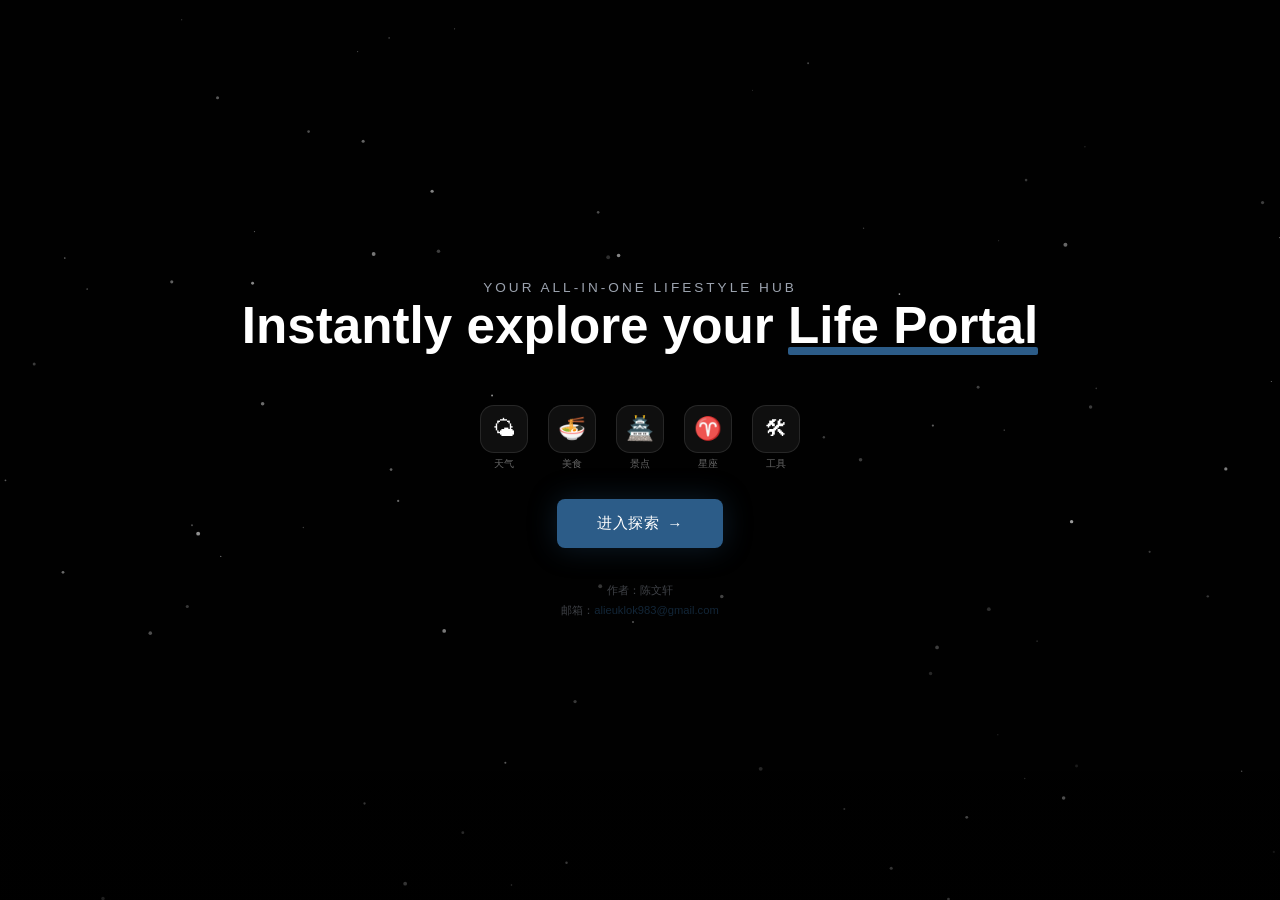
==== commit 3e34cf65: "Add files via upload" ====
--- a/index.html
+++ b/index.html
@@ -1,504 +1,861 @@
-<!DOCTYPE html>
-<html lang="zh">
-<head>
-<meta charset="UTF-8">
-<meta name="viewport" content="width=device-width, initial-scale=1.0">
-<title>淮安大学 · 天气预报 Weather</title>
-<style>
-  * { margin:0; padding:0; box-sizing:border-box; }
-  :root{ --bg1:#2980b9; --bg2:#6dd5fa; --glass:rgba(255,255,255,.18); --glass-border:rgba(255,255,255,.35); --text:#fff; --text-soft:rgba(255,255,255,.85); }
-  html,body{ height:100%; }
-  body{ font-family:"PingFang SC","Microsoft YaHei","Hiragino Sans GB",-apple-system,"Segoe UI",Roboto,Helvetica,Arial,sans-serif;
-    color:var(--text); min-height:100vh; overflow-x:hidden; position:relative;
-    background:linear-gradient(135deg,var(--bg1),var(--bg2)); background-size:200% 200%; animation:bgShift 18s ease infinite; transition:background 1.5s ease; }
-  @keyframes bgShift{ 0%{background-position:0% 50%} 50%{background-position:100% 50%} 100%{background-position:0% 50%} }
-
-  /* ===== 开门动画 ===== */
-  .door{ position:fixed; top:0; bottom:0; width:50.5%; z-index:1000; background:linear-gradient(135deg,#1a2a6c,#2980b9,#6dd5fa);
-    transition:transform 1.15s cubic-bezier(.76,0,.24,1); }
-  #doorL{ left:0; box-shadow:inset -2px 0 0 rgba(255,215,120,.6); }
-  #doorR{ right:0; box-shadow:inset 2px 0 0 rgba(255,215,120,.6); }
-  .door.openL{ transform:translateX(-100%); } .door.openR{ transform:translateX(100%); }
-  #openFlash{ position:fixed; inset:0; background:#fff; opacity:0; z-index:1002; pointer-events:none; }
-  @keyframes openflash{ 0%{opacity:0} 25%{opacity:.75} 100%{opacity:0} }
-
-  /* ===== 欢迎页 ===== */
-  #welcome{ position:fixed; inset:0; z-index:1001; display:flex; flex-direction:column; align-items:center; justify-content:center; padding:24px; text-align:center; transition:opacity .55s ease, transform .55s ease; overflow:hidden; }
-  #welcome.gone{ opacity:0; transform:scale(1.18); pointer-events:none; }
-  .w-star{ position:absolute; border-radius:50%; background:#fff; box-shadow:0 0 8px #fff; animation:twinkle ease-in-out infinite; }
-  .emblem{ width:118px; height:118px; animation:wfade .8s ease both; }
-  .w-title{ font-size:1.9rem; font-weight:800; margin-top:14px; letter-spacing:2px; text-shadow:0 3px 16px rgba(0,0,0,.3); animation:wfade .8s ease .1s both; }
-  .w-en{ font-size:.95rem; opacity:.85; letter-spacing:3px; animation:wfade .8s ease .15s both; }
-  .w-sub{ margin-top:6px; font-size:1rem; opacity:.9; animation:wfade .8s ease .2s both; }
-  .w-mascot{ width:200px; margin:6px 0; animation:float 4s ease-in-out infinite; filter:drop-shadow(0 12px 22px rgba(0,0,0,.3)); }
-  .w-card{ background:rgba(255,255,255,.14); border:1px solid rgba(255,255,255,.3); border-radius:18px; padding:14px 20px; backdrop-filter:blur(12px); font-size:.9rem; line-height:1.9; animation:wfade .8s ease .3s both; }
-  .w-card b{ opacity:.7; font-weight:500; }
-  .w-card a{ color:#ffe9a8; text-decoration:none; }
-  .enter-btn{ margin-top:22px; padding:15px 46px; border:none; border-radius:999px; font-size:1.1rem; font-weight:700; cursor:pointer;
-    background:linear-gradient(135deg,#ff9a9e,#fad0c4,#a18cd1); color:#3a2b5e; box-shadow:0 10px 30px rgba(0,0,0,.25);
-    animation:wfade .8s ease .4s both, breathe 2.4s ease-in-out infinite .8s; transition:transform .2s; }
-  .enter-btn:hover{ transform:translateY(-3px) scale(1.04); }
-  @keyframes breathe{ 0%,100%{box-shadow:0 10px 30px rgba(255,255,255,.25)} 50%{box-shadow:0 10px 44px rgba(255,255,255,.6)} }
-  @keyframes wfade{ from{opacity:0; transform:translateY(20px)} to{opacity:1; transform:translateY(0)} }
-
-  /* ===== 粒子 ===== */
-  #fx{ position:fixed; inset:0; pointer-events:none; overflow:hidden; z-index:0; }
-  .drop{ position:absolute; top:-10%; width:2px; background:linear-gradient(transparent,rgba(255,255,255,.6)); animation:fall linear infinite; }
-  @keyframes fall{ to{ transform:translateY(120vh);} }
-  .flake{ position:absolute; top:-5%; color:#fff; opacity:.9; animation:snow linear infinite; }
-  @keyframes snow{ to{ transform:translateY(115vh) rotate(360deg);} }
-  .spark{ position:absolute; border-radius:50%; background:rgba(255,255,255,.9); box-shadow:0 0 8px rgba(255,255,255,.9); animation:twinkle ease-in-out infinite; }
-  @keyframes twinkle{ 0%,100%{opacity:.15; transform:scale(.6)} 50%{opacity:1; transform:scale(1.3)} }
-  .cloud{ position:absolute; background:rgba(255,255,255,.22); border-radius:100px; filter:blur(6px); animation:drift linear infinite; }
-  @keyframes drift{ from{ transform:translateX(-30vw);} to{ transform:translateX(130vw);} }
-  .flash{ position:fixed; inset:0; background:rgba(255,255,255,.55); opacity:0; z-index:1; pointer-events:none; animation:flash 7s infinite; }
-  @keyframes flash{ 0%,4%,8%,100%{opacity:0} 5%{opacity:.5} 6%{opacity:0} 7%{opacity:.35} }
-
-  .wrap{ position:relative; z-index:2; max-width:980px; margin:0 auto; padding:24px 18px 60px; }
-  header{ display:flex; justify-content:space-between; align-items:center; gap:12px; flex-wrap:wrap; }
-  .brand{ font-size:1.4rem; font-weight:700; letter-spacing:.5px; text-shadow:0 2px 10px rgba(0,0,0,.2); }
-  .brand span{ opacity:.8; font-weight:400; font-size:1rem; }
-  .top-ctrl{ display:flex; gap:10px; align-items:center; }
-  .music-btn{ width:42px; height:42px; border-radius:50%; border:1px solid var(--glass-border); background:var(--glass); backdrop-filter:blur(10px); cursor:pointer; font-size:1.1rem; color:#fff; transition:.25s; }
-  .music-btn:hover{ transform:scale(1.08); }
-  .music-btn.on{ background:#fff; color:#e84393; animation:pulse 1.6s ease-in-out infinite; }
-  @keyframes pulse{ 0%,100%{box-shadow:0 0 0 0 rgba(255,255,255,.5)} 50%{box-shadow:0 0 0 8px rgba(255,255,255,0)} }
-  .lang-toggle{ display:flex; background:var(--glass); border:1px solid var(--glass-border); border-radius:999px; padding:4px; backdrop-filter:blur(10px); cursor:pointer; user-select:none; }
-  .lang-toggle div{ padding:6px 16px; border-radius:999px; font-size:.85rem; transition:.3s; color:var(--text-soft); }
-  .lang-toggle div.active{ background:#fff; color:#333; font-weight:600; }
-
-  .search-row{ display:flex; gap:10px; margin:24px 0 16px; flex-wrap:wrap; }
-  .search-box{ flex:1; min-width:220px; position:relative; }
-  .search-box input{ width:100%; padding:14px 18px; font-size:1rem; border:none; outline:none; border-radius:16px; background:var(--glass); border:1px solid var(--glass-border); color:#fff; backdrop-filter:blur(10px); }
-  .search-box input::placeholder{ color:rgba(255,255,255,.7); }
-  .btn{ padding:14px 22px; border:none; border-radius:16px; cursor:pointer; font-size:1rem; background:rgba(255,255,255,.92); color:#2c3e7a; font-weight:600; transition:.25s; backdrop-filter:blur(10px); white-space:nowrap; }
-  .btn:hover{ transform:translateY(-2px); box-shadow:0 8px 24px rgba(0,0,0,.18); }
-  .btn.ghost{ background:var(--glass); color:#fff; border:1px solid var(--glass-border); }
-  .suggest{ position:absolute; top:110%; left:0; right:0; background:rgba(40,50,90,.95); border-radius:14px; overflow:hidden; backdrop-filter:blur(12px); z-index:9; display:none; box-shadow:0 12px 30px rgba(0,0,0,.3); }
-  .suggest div{ padding:12px 18px; cursor:pointer; transition:.2s; border-bottom:1px solid rgba(255,255,255,.08); }
-  .suggest div:hover{ background:rgba(255,255,255,.15); }
-
-  .fav-bar{ display:flex; gap:8px; flex-wrap:wrap; margin-bottom:18px; min-height:38px; }
-  .fav{ display:flex; align-items:center; gap:6px; padding:8px 14px; border-radius:999px; background:var(--glass); border:1px solid var(--glass-border); backdrop-filter:blur(10px); cursor:pointer; font-size:.88rem; transition:.25s; }
-  .fav:hover{ background:rgba(255,255,255,.3); } .fav.active{ background:#fff; color:#2c3e7a; font-weight:600; }
-  .fav .x{ opacity:.6; font-size:.95rem; line-height:1; } .fav .x:hover{ opacity:1; transform:scale(1.2); }
-  .notice{ background:rgba(255,196,0,.22); border:1px solid rgba(255,210,90,.55); padding:10px 16px; border-radius:14px; margin-bottom:16px; font-size:.85rem; }
-
-  .main-card{ display:grid; grid-template-columns:1.4fr 1fr; gap:20px; background:var(--glass); border:1px solid var(--glass-border); border-radius:28px; padding:30px; backdrop-filter:blur(16px); box-shadow:0 18px 50px rgba(0,0,0,.18); animation:rise .7s ease both; }
-  @keyframes rise{ from{opacity:0; transform:translateY(24px)} to{opacity:1; transform:translateY(0)} }
-  .now-loc{ font-size:1.1rem; opacity:.9; margin-bottom:4px; } .now-date{ font-size:.85rem; opacity:.7; margin-bottom:18px; }
-  .now-temp{ font-size:4.6rem; font-weight:700; line-height:1; text-shadow:0 4px 20px rgba(0,0,0,.2); } .now-temp small{ font-size:1.6rem; vertical-align:super; opacity:.8; }
-  .now-desc{ font-size:1.3rem; margin:6px 0 4px; } .now-feel{ font-size:.95rem; opacity:.8; }
-  .mascot-wrap{ display:flex; align-items:center; justify-content:center; }
-  #mascot{ width:100%; max-width:240px; animation:float 4s ease-in-out infinite; filter:drop-shadow(0 12px 20px rgba(0,0,0,.25)); }
-  @keyframes float{ 0%,100%{transform:translateY(0)} 50%{transform:translateY(-14px)} }
-  .tear{ animation:teardrop 1.4s ease-in infinite; transform-origin:center; }
-  @keyframes teardrop{ 0%{opacity:0; transform:translateY(0)} 30%{opacity:1} 100%{opacity:0; transform:translateY(22px)} }
-
-  .metrics{ display:grid; grid-template-columns:repeat(auto-fit,minmax(120px,1fr)); gap:14px; margin-top:20px; }
-  .metric{ background:var(--glass); border:1px solid var(--glass-border); border-radius:18px; padding:16px; backdrop-filter:blur(12px); animation:rise .7s ease both; }
-  .metric .lbl{ font-size:.8rem; opacity:.75; margin-bottom:6px; } .metric .val{ font-size:1.4rem; font-weight:600; }
-  .metric .tag{ display:inline-block; font-size:.72rem; padding:2px 9px; border-radius:999px; margin-top:6px; background:rgba(255,255,255,.25); }
-  .sec-title{ margin:30px 0 14px; font-size:1.15rem; font-weight:600; opacity:.95; }
-  .hourly{ display:flex; gap:10px; overflow-x:auto; padding:4px 2px 12px; }
-  .hourly::-webkit-scrollbar{ height:6px; } .hourly::-webkit-scrollbar-thumb{ background:rgba(255,255,255,.4); border-radius:6px; }
-  .hour{ flex:0 0 auto; width:74px; text-align:center; background:var(--glass); border:1px solid var(--glass-border); border-radius:16px; padding:12px 6px; backdrop-filter:blur(10px); }
-  .hour .ht{ font-size:.78rem; opacity:.8; } .hour .hi{ font-size:1.5rem; margin:6px 0; } .hour .htemp{ font-weight:600; } .hour .hpop{ font-size:.72rem; color:#aee0ff; margin-top:4px; }
-  .forecast{ display:grid; grid-template-columns:repeat(auto-fit,minmax(110px,1fr)); gap:12px; }
-  .day{ background:var(--glass); border:1px solid var(--glass-border); border-radius:18px; padding:16px 10px; text-align:center; backdrop-filter:blur(12px); transition:.25s; animation:rise .7s ease both; }
-  .day:hover{ transform:translateY(-5px); background:rgba(255,255,255,.28); }
-  .day .dname{ font-size:.85rem; opacity:.8; margin-bottom:8px; } .day .dicon{ font-size:2rem; margin:4px 0; }
-  .day .dtemp b{ font-weight:700; } .day .dtemp .min{ opacity:.6; margin-left:6px; } .day .dpop{ font-size:.72rem; color:#aee0ff; margin-top:6px; }
-  footer{ text-align:center; margin-top:36px; font-size:.78rem; opacity:.7; line-height:1.8; } footer a{ color:#fff; }
-  .loading{ text-align:center; padding:30px 0; opacity:.85; }
-  .spinner{ width:38px; height:38px; border:4px solid rgba(255,255,255,.3); border-top-color:#fff; border-radius:50%; margin:0 auto 14px; animation:spin 1s linear infinite; }
-  @keyframes spin{ to{transform:rotate(360deg)} }
-  @media(max-width:680px){ .main-card{ grid-template-columns:1fr; } .mascot-wrap{ order:-1; } #mascot{ max-width:180px; } .now-temp{ font-size:3.8rem; } .w-title{ font-size:1.5rem; } }
-</style>
-</head>
-<body>
-
-<div id="fx"></div>
-<div id="flashLayer"></div>
-<div id="doorL" class="door"></div>
-<div id="doorR" class="door"></div>
-<div id="openFlash"></div>
-
-<!-- 欢迎页 -->
-<div id="welcome">
-  <svg class="emblem" viewBox="0 0 120 120" xmlns="http://www.w3.org/2000/svg">
-    <circle cx="60" cy="60" r="56" fill="#0d2a5e" stroke="#ffd86b" stroke-width="3"/>
-    <circle cx="60" cy="60" r="44" fill="none" stroke="#ffd86b" stroke-width="1.5"/>
-    <path id="arcTop" d="M22 60 A38 38 0 0 1 98 60" fill="none"/>
-    <path id="arcBot" d="M24 60 A36 36 0 0 0 96 60" fill="none"/>
-    <text fill="#ffd86b" font-size="8.5" letter-spacing="1.5"><textPath href="#arcTop" startOffset="50%" text-anchor="middle">HUAI'AN UNIVERSITY</textPath></text>
-    <text fill="#ffd86b" font-size="7" letter-spacing="3"><textPath href="#arcBot" startOffset="50%" text-anchor="middle">★ 2024 ★</textPath></text>
-    <path d="M60 38 L72 50 L60 62 L48 50 Z" fill="#ffd86b" opacity=".9"/>
-    <path d="M40 70 q20 -10 40 0 l0 8 q-20 -8 -40 0 Z" fill="#9fd0ff"/>
-    <text x="60" y="56" fill="#fff" font-size="15" font-weight="700" text-anchor="middle" font-family="PingFang SC,Microsoft YaHei,sans-serif">淮安</text>
-    <text x="60" y="74" fill="#fff" font-size="11" text-anchor="middle" font-family="PingFang SC,Microsoft YaHei,sans-serif">大学</text>
-  </svg>
-  <div class="w-title">淮安大学 · 天气预报</div>
-  <div class="w-en">HUAI'AN UNIVERSITY · WEATHER</div>
-  <div class="w-sub">双语动态天气 · Bilingual Live Weather</div>
-  <div class="w-mascot" id="welcomeMascot"></div>
-  <div class="w-card">
-    <div><b>作者 Author：</b>陈文轩</div>
-    <div><b>学号 ID：</b>112404160121</div>
-    <div><b>邮箱 Email：</b><a href="mailto:alieuklok983@gmail.com">alieuklok983@gmail.com</a></div>
-  </div>
-  <button class="enter-btn" id="enterBtn">进入天气主页 · Enter ☀️</button>
-</div>
-
-<div class="wrap">
-  <header>
-    <div class="brand" id="brand">天气预报 <span>Weather</span></div>
-    <div class="top-ctrl">
-      <button class="music-btn" id="musicBtn" title="音乐">🎵</button>
-      <div class="lang-toggle" id="langToggle"><div data-l="zh" class="active">中文</div><div data-l="en">EN</div></div>
-    </div>
-  </header>
-  <div class="search-row">
-    <div class="search-box"><input id="searchInput" type="text" placeholder="搜索城市…"><div class="suggest" id="suggest"></div></div>
-    <button class="btn" id="searchBtn">查询</button>
-    <button class="btn ghost" id="geoBtn">📍 定位</button>
-  </div>
-  <div class="fav-bar" id="favBar"></div>
-  <div id="noticeArea"></div>
-  <div class="main-card">
-    <div id="nowInfo"><div class="loading"><div class="spinner"></div><div id="loadingText">正在加载天气…</div></div></div>
-    <div class="mascot-wrap" id="mascotWrap"></div>
-  </div>
-  <div id="dataArea"></div>
-  <footer><span id="footText">数据来源 Open-Meteo · 仅供参考</span><br>© 陈文轩 · 淮安大学 · <a href="mailto:alieuklok983@gmail.com">alieuklok983@gmail.com</a></footer>
-</div>
-
-<script>
-/* ===== 多语言 ===== */
-const T = {
-  zh:{ brand:"天气预报", sub:"Weather", placeholder:"搜索城市…", search:"查询", geo:"📍 定位", loading:"正在加载天气…",
-    feel:"体感", humidity:"湿度", wind:"风速", aqi:"空气质量", uv:"紫外线", sunrise:"日出", sunset:"日落", pop:"降雨概率",
-    hourlyTitle:"逐小时预报", forecast:"未来 7 天预报", foot:"数据来源 Open-Meteo · 仅供参考",
-    errCity:"没找到这个城市，换个名字试试～", errGeo:"无法获取定位，请手动搜索城市。", windUnit:"km/h", now:"现在",
-    sample:"⚠️ 实时数据加载失败，当前显示示例数据。在浏览器新标签页打开本页面即可联网获取实时天气。",
-    days:["周日","周一","周二","周三","周四","周五","周六"], today:"今天" },
-  en:{ brand:"Weather Forecast", sub:"天气", placeholder:"Search city…", search:"Search", geo:"📍 Locate", loading:"Loading weather…",
-    feel:"Feels like", humidity:"Humidity", wind:"Wind", aqi:"Air Quality", uv:"UV Index", sunrise:"Sunrise", sunset:"Sunset", pop:"Rain Chance",
-    hourlyTitle:"Hourly Forecast", forecast:"7-Day Forecast", foot:"Data by Open-Meteo · For reference only",
-    errCity:"City not found, try another name.", errGeo:"Could not get location, please search manually.", windUnit:"km/h", now:"Now",
-    sample:"⚠️ Live data failed; showing sample data. Open this page in a new browser tab for real-time weather.",
-    days:["Sun","Mon","Tue","Wed","Thu","Fri","Sat"], today:"Today" }
-};
-let lang="zh", lastData=null, isSample=false;
-
-/* ===== 天气代码 ===== */
-function codeInfo(code){
-  const m={0:{cat:"clear",zh:"晴",en:"Clear",icon:"☀️"},1:{cat:"clear",zh:"晴间多云",en:"Mainly Clear",icon:"🌤️"},
-    2:{cat:"cloud",zh:"多云",en:"Partly Cloudy",icon:"⛅"},3:{cat:"cloud",zh:"阴",en:"Overcast",icon:"☁️"},
-    45:{cat:"fog",zh:"雾",en:"Fog",icon:"🌫️"},48:{cat:"fog",zh:"霜雾",en:"Rime Fog",icon:"🌫️"},
-    51:{cat:"rain",zh:"小毛毛雨",en:"Light Drizzle",icon:"🌦️"},53:{cat:"rain",zh:"毛毛雨",en:"Drizzle",icon:"🌦️"},
-    55:{cat:"rain",zh:"浓毛毛雨",en:"Dense Drizzle",icon:"🌧️"},61:{cat:"rain",zh:"小雨",en:"Light Rain",icon:"🌦️"},
-    63:{cat:"rain",zh:"中雨",en:"Rain",icon:"🌧️"},65:{cat:"rain",zh:"大雨",en:"Heavy Rain",icon:"🌧️"},
-    71:{cat:"snow",zh:"小雪",en:"Light Snow",icon:"🌨️"},73:{cat:"snow",zh:"中雪",en:"Snow",icon:"❄️"},
-    75:{cat:"snow",zh:"大雪",en:"Heavy Snow",icon:"❄️"},77:{cat:"snow",zh:"雪粒",en:"Snow Grains",icon:"🌨️"},
-    80:{cat:"rain",zh:"阵雨",en:"Showers",icon:"🌦️"},81:{cat:"rain",zh:"强阵雨",en:"Heavy Showers",icon:"🌧️"},
-    82:{cat:"rain",zh:"暴雨",en:"Violent Showers",icon:"🌧️"},85:{cat:"snow",zh:"阵雪",en:"Snow Showers",icon:"🌨️"},
-    86:{cat:"snow",zh:"强阵雪",en:"Heavy Snow Showers",icon:"❄️"},95:{cat:"thunder",zh:"雷阵雨",en:"Thunderstorm",icon:"⛈️"},
-    96:{cat:"thunder",zh:"雷阵雨伴冰雹",en:"Thunderstorm w/ Hail",icon:"⛈️"},99:{cat:"thunder",zh:"强雷阵雨伴冰雹",en:"Severe Thunderstorm",icon:"⛈️"}};
-  return m[code]||{cat:"cloud",zh:"未知",en:"Unknown",icon:"🌈"};
-}
-
-/* ===== 场景：背景 + 粒子 + 人物 ===== */
-function setScene(cat,isDay){
-  let c1,c2;
-  if(!isDay){ c1="#0f2027"; c2="#2c5364"; }
-  else switch(cat){ case "clear":c1="#2980b9";c2="#6dd5fa";break; case "cloud":c1="#757f9a";c2="#d7dde8";break;
-    case "fog":c1="#606c88";c2="#9aa4b8";break; case "rain":c1="#3a6073";c2="#16222a";break;
-    case "snow":c1="#83a4d4";c2="#b6fbff";break; case "thunder":c1="#232526";c2="#414345";break; default:c1="#2980b9";c2="#6dd5fa"; }
-  document.documentElement.style.setProperty("--bg1",c1); document.documentElement.style.setProperty("--bg2",c2);
-  const fx=document.getElementById("fx"), flash=document.getElementById("flashLayer");
-  fx.innerHTML=""; flash.className=""; const rnd=(a,b)=>Math.random()*(b-a)+a;
-  if(cat==="rain"||cat==="thunder"){
-    for(let i=0;i<60;i++){const d=document.createElement("div");d.className="drop";d.style.left=rnd(0,100)+"vw";
-      d.style.animationDuration=rnd(.5,1.1)+"s";d.style.animationDelay=rnd(0,2)+"s";d.style.opacity=rnd(.3,.8);d.style.height=rnd(40,80)+"px";fx.appendChild(d);}
-    if(cat==="thunder")flash.className="flash";
-  }else if(cat==="snow"){
-    for(let i=0;i<50;i++){const f=document.createElement("div");f.className="flake";f.textContent="❄";f.style.left=rnd(0,100)+"vw";
-      f.style.fontSize=rnd(10,22)+"px";f.style.animationDuration=rnd(5,12)+"s";f.style.animationDelay=rnd(0,6)+"s";f.style.opacity=rnd(.4,.95);fx.appendChild(f);}
-  }else if(cat==="cloud"||cat==="fog"){
-    for(let i=0;i<6;i++){const c=document.createElement("div");c.className="cloud";const w=rnd(120,260);c.style.width=w+"px";
-      c.style.height=w*.4+"px";c.style.top=rnd(5,55)+"vh";c.style.animationDuration=rnd(30,70)+"s";c.style.animationDelay=rnd(0,30)+"s";fx.appendChild(c);}
-  }else{
-    const n=isDay?40:70;
-    for(let i=0;i<n;i++){const s=document.createElement("div");s.className="spark";const sz=rnd(2,4);s.style.width=sz+"px";s.style.height=sz+"px";
-      s.style.left=rnd(0,100)+"vw";s.style.top=rnd(0,100)+"vh";s.style.animationDuration=rnd(2,5)+"s";s.style.animationDelay=rnd(0,4)+"s";fx.appendChild(s);}
-  }
-  document.getElementById("mascotWrap").innerHTML=mascotSVG(cat,isDay);
-}
-
-/* ===== 成熟日系少女（长发长裙，杏眼，按天气换表情） ===== */
-let mascotN=0;
-function mascotSVG(cat,isDay){
-  const u="m"+(mascotN++);
-  let mood;
-  if(!isDay) mood="sleepy";
-  else if(cat==="clear") mood="happy";
-  else if(cat==="cloud"||cat==="fog") mood="cry";
-  else if(cat==="rain") mood="sad";
-  else if(cat==="snow") mood="content";
-  else if(cat==="thunder") mood="scared";
-  else mood="happy";
-
-  // 杏眼（成熟感：细长、带眼线和眼尾上挑）
-  const eye=(cx)=>`<g>
-    <path d="M${cx-13} 96 q13 -11 26 0 q-13 9 -26 0 Z" fill="#fff"/>
-    <ellipse cx="${cx}" cy="97" rx="8.5" ry="10.5" fill="url(#eye_${u})"/>
-    <ellipse cx="${cx}" cy="99" rx="4" ry="6" fill="#16345f"/>
-    <circle cx="${cx-3}" cy="93" r="2.8" fill="#fff"/>
-    <circle cx="${cx+3}" cy="101" r="1.4" fill="#cfe8ff" opacity=".8"/>
-    <path d="M${cx-14} 91 q14 -10 29 1" stroke="#3a2f3f" stroke-width="3" fill="none" stroke-linecap="round"/>
-    <path d="M${cx+14} 92 l7 -2" stroke="#3a2f3f" stroke-width="2.6" fill="none" stroke-linecap="round"/>
-    <path d="M${cx-8} 105 q8 3 16 0" stroke="#c9a59f" stroke-width="1.2" fill="none" opacity=".5"/>
-  </g>`;
-  const wideEye=(cx)=>`<g><ellipse cx="${cx}" cy="96" rx="10" ry="13" fill="#fff" stroke="#3a2f3f" stroke-width="1.5"/><circle cx="${cx}" cy="98" r="3.4" fill="#16345f"/></g>`;
-  const brow=(cx,d)=>`<path d="M${cx-12} 80 q12 ${d} 24 0" stroke="#7a6a72" stroke-width="2.2" fill="none" stroke-linecap="round"/>`;
-
-  let eyes,brows="",mouth,extra="";
-  switch(mood){
-    case "happy":
-      eyes=eye(104)+eye(136); brows=brow(104,-5)+brow(136,-5);
-      mouth=`<path d="M112 116 q8 6 16 0" stroke="#b85c72" stroke-width="2.6" fill="#e88aa0" stroke-linecap="round"/>`;
-      extra=`<text x="40" y="60" font-size="16" opacity=".85">✨</text><text x="188" y="74" font-size="13" opacity=".85">✨</text>`; break;
-    case "cry":
-      eyes=eye(104)+eye(136); brows=brow(104,2)+brow(136,2);
-      mouth=`<path d="M112 118 q8 -7 16 0" stroke="#b85c72" stroke-width="2.6" fill="none" stroke-linecap="round"/>`;
-      extra=`<ellipse class="tear" cx="100" cy="108" rx="3.4" ry="5" fill="#7ec8ff"/><ellipse class="tear" cx="140" cy="108" rx="3.4" ry="5" fill="#7ec8ff" style="animation-delay:.5s"/>`; break;
-    case "sad":
-      eyes=eye(104)+eye(136); brows=brow(104,1)+brow(136,1);
-      mouth=`<path d="M113 117 q7 -5 14 0" stroke="#b85c72" stroke-width="2.6" fill="none" stroke-linecap="round"/>`; break;
-    case "content":
-      eyes=`<path d="M94 96 q10 9 20 0" stroke="#3a2f3f" stroke-width="2.8" fill="none" stroke-linecap="round"/><path d="M126 96 q10 9 20 0" stroke="#3a2f3f" stroke-width="2.8" fill="none" stroke-linecap="round"/>`;
-      brows=brow(104,-4)+brow(136,-4);
-      mouth=`<path d="M112 114 q8 8 16 0" stroke="#b85c72" stroke-width="2.6" fill="#e88aa0" stroke-linecap="round"/>`; break;
-    case "scared":
-      eyes=wideEye(104)+wideEye(136); brows=brow(104,-6)+brow(136,-6);
-      mouth=`<ellipse cx="120" cy="118" rx="5.5" ry="7" fill="#7a2e3e"/>`;
-      extra=`<path class="tear" d="M150 92 q-3 6 0 10 q3 -4 0 -10" fill="#7ec8ff"/>`; break;
-    case "sleepy":
-      eyes=`<path d="M94 98 q10 7 20 0" stroke="#6a5a65" stroke-width="2.6" fill="none" stroke-linecap="round"/><path d="M126 98 q10 7 20 0" stroke="#6a5a65" stroke-width="2.6" fill="none" stroke-linecap="round"/>`;
-      brows=brow(104,-2)+brow(136,-2);
-      mouth=`<circle cx="120" cy="116" r="2.8" fill="#b85c72"/>`;
-      extra=`<text x="176" y="66" font-size="14" fill="#fff" opacity=".85">z</text><text x="188" y="50" font-size="20" fill="#fff" opacity=".85">Z</text>`; break;
-  }
-  const blush=(mood==="happy"||mood==="content"||mood==="cry")?`<ellipse cx="92" cy="108" rx="7" ry="4" fill="#ffb3c1" opacity=".45"/><ellipse cx="148" cy="108" rx="7" ry="4" fill="#ffb3c1" opacity=".45"/>`:"";
-  const nose=`<path d="M120 102 l-2.5 6 q2.5 2 5 0" stroke="#e0a98f" stroke-width="1.3" fill="none" stroke-linecap="round" opacity=".7"/>`;
-
-  let prop="";
-  if(cat==="rain"||cat==="thunder"){ prop=`<g transform="translate(170,4)"><line x1="0" y1="0" x2="0" y2="64" stroke="#7d5a9c" stroke-width="4" stroke-linecap="round"/><path d="M-54 6 a54 54 0 0 1 108 0 q-27 -11 -54 0 q-27 -11 -54 0 Z" fill="#e0789f"/></g>`; }
-  else if(cat==="snow"){ prop=`<path d="M96 138 q24 14 48 0 l0 10 q-24 12 -48 0 Z" fill="#e0789f"/><text x="36" y="96" font-size="14">❄️</text><text x="190" y="120" font-size="12">❄️</text>`; }
-  else if(cat==="clear"&&isDay){ prop=`<text x="190" y="40" font-size="22">🌞</text>`; }
-  else if(cat==="cloud"||cat==="fog"){ prop=`<text x="188" y="46" font-size="20">☁️</text>`; }
-  else if(cat==="thunder"){ prop=`<text x="36" y="50" font-size="20">⚡</text>`; }
-  else if(!isDay){ prop=`<text x="36" y="50" font-size="18">🌙</text>`; }
-
-  return `<svg id="mascot" viewBox="0 0 240 330" xmlns="http://www.w3.org/2000/svg">
-    <defs>
-      <linearGradient id="hair_${u}" x1="0" y1="0" x2="0" y2="1"><stop offset="0" stop-color="#fbf6ec"/><stop offset="1" stop-color="#dccaaf"/></linearGradient>
-      <linearGradient id="skin_${u}" x1="0" y1="0" x2="0" y2="1"><stop offset="0" stop-color="#ffeadf"/><stop offset="1" stop-color="#ffd7c2"/></linearGradient>
-      <linearGradient id="eye_${u}" x1="0" y1="0" x2="0" y2="1"><stop offset="0" stop-color="#a9d6ff"/><stop offset="1" stop-color="#2f6fc4"/></linearGradient>
-      <linearGradient id="dress_${u}" x1="0" y1="0" x2="0" y2="1"><stop offset="0" stop-color="#6db3e8"/><stop offset="1" stop-color="#34528f"/></linearGradient>
-    </defs>
-    <!-- 后发（长直发） -->
-    <path d="M78 70 C40 120 44 250 66 320 L96 322 C82 250 80 150 100 120 L140 120 C160 150 158 250 144 322 L174 320 C196 250 200 120 162 70 Z" fill="url(#hair_${u})"/>
-    <!-- 长裙 -->
-    <path d="M104 150 Q120 160 136 150 L150 206 Q120 216 90 206 Z" fill="url(#dress_${u})"/>
-    <path d="M90 206 Q120 216 150 206 L178 318 Q120 334 62 318 Z" fill="url(#dress_${u})"/>
-    <path d="M90 206 Q120 216 150 206 L153 226 Q120 236 87 226 Z" fill="#ffffff" opacity=".22"/>
-    <!-- 手臂 -->
-    <path d="M106 152 q-16 34 -12 78" stroke="url(#skin_${u})" stroke-width="9" fill="none" stroke-linecap="round"/>
-    <path d="M134 152 q16 34 12 78" stroke="url(#skin_${u})" stroke-width="9" fill="none" stroke-linecap="round"/>
-    <!-- 脖子 -->
-    <rect x="112" y="124" width="16" height="24" rx="6" fill="url(#skin_${u})"/>
-    <path d="M104 150 Q120 160 136 150 L136 156 Q120 166 104 156 Z" fill="#cfe6ff" opacity=".5"/>
-    <!-- 头 -->
-    <ellipse cx="120" cy="88" rx="38" ry="46" fill="url(#skin_${u})"/>
-    ${blush}${brows}${eyes}${nose}${mouth}
-    <!-- 侧分刘海 -->
-    <path d="M82 90 q-6 -56 38 -60 q44 4 38 60 q-8 -30 -22 -28 q-8 -14 -22 -12 q4 14 -10 18 q-16 -2 -22 22 Z" fill="url(#hair_${u})"/>
-    <!-- 长侧发 -->
-    <path d="M82 90 q-8 60 0 120 q-14 -60 -6 -120 Z" fill="url(#hair_${u})"/>
-    <path d="M158 90 q8 60 0 120 q14 -60 6 -120 Z" fill="url(#hair_${u})"/>
-    <!-- 高光 -->
-    <path d="M96 56 q24 -12 48 0" stroke="#fffdf6" stroke-width="2.5" fill="none" opacity=".6" stroke-linecap="round"/>
-    <!-- 小花发饰 -->
-    <g transform="translate(150,64)"><circle r="4" fill="#e0789f"/><circle cx="-5" cy="-2" r="3" fill="#f3a8c0"/><circle cx="5" cy="-2" r="3" fill="#f3a8c0"/><circle cx="-3" cy="4" r="3" fill="#f3a8c0"/><circle cx="3" cy="4" r="3" fill="#f3a8c0"/><circle r="1.6" fill="#fff"/></g>
-    ${extra}${prop}
-  </svg>`;
-}
-
-/* ===== 等级 / 时间 ===== */
-function aqiLevel(v){const z=["优","良","中等","较差","差","极差"],e=["Good","Fair","Moderate","Poor","Very Poor","Extreme"];let i=0;if(v>20)i=1;if(v>40)i=2;if(v>60)i=3;if(v>80)i=4;if(v>100)i=5;return lang==="zh"?z[i]:e[i];}
-function uvLevel(v){const z=["低","中等","高","很高","极高"],e=["Low","Moderate","High","Very High","Extreme"];let i=0;if(v>=3)i=1;if(v>=6)i=2;if(v>=8)i=3;if(v>=11)i=4;return lang==="zh"?z[i]:e[i];}
-function fmtTime(iso){ if(!iso)return"--"; const d=new Date(iso); return String(d.getHours()).padStart(2,"0")+":"+String(d.getMinutes()).padStart(2,"0"); }
-
-/* ===== 渲染 ===== */
-function render(data){
-  const t=T[lang], cur=data.current, info=codeInfo(cur.weather_code), isDay=cur.is_day===1;
-  setScene(info.cat,isDay);
-  const now=new Date();
-  const dateStr=lang==="zh"?`${now.getMonth()+1}月${now.getDate()}日 ${t.days[now.getDay()]}`:now.toLocaleDateString("en-US",{weekday:"long",month:"long",day:"numeric"});
-  document.getElementById("nowInfo").innerHTML=`<div class="now-loc">📍 ${data.name}</div><div class="now-date">${dateStr}</div>
-    <div class="now-temp">${Math.round(cur.temperature_2m)}<small>°C</small></div>
-    <div class="now-desc">${info.icon} ${lang==="zh"?info.zh:info.en}</div><div class="now-feel">${t.feel} ${Math.round(cur.apparent_temperature)}°C</div>`;
-  const aqVal=data.aqi!=null?Math.round(data.aqi):"--", uvVal=data.uv!=null?data.uv.toFixed(1):"--";
-  const sr=fmtTime(data.daily.sunrise[0]), ss=fmtTime(data.daily.sunset[0]), popToday=data.daily.precipitation_probability_max[0];
-  let hi=0; for(let i=0;i<data.hourly.time.length;i++){ if(new Date(data.hourly.time[i])<=now) hi=i; }
-  let hourlyHtml="";
-  for(let i=hi;i<Math.min(hi+24,data.hourly.time.length);i++){ const hc=codeInfo(data.hourly.weather_code[i]);
-    const label=i===hi?t.now:String(new Date(data.hourly.time[i]).getHours()).padStart(2,"0")+":00";
-    hourlyHtml+=`<div class="hour"><div class="ht">${label}</div><div class="hi">${hc.icon}</div><div class="htemp">${Math.round(data.hourly.temperature_2m[i])}°</div><div class="hpop">💧${data.hourly.precipitation_probability[i]??0}%</div></div>`; }
-  let daysHtml="";
-  data.daily.time.forEach((d,i)=>{ const di=codeInfo(data.daily.weather_code[i]); const dt=new Date(d+"T00:00"); const name=i===0?t.today:t.days[dt.getDay()];
-    daysHtml+=`<div class="day" style="animation-delay:${i*0.05}s"><div class="dname">${name}</div><div class="dicon">${di.icon}</div><div class="dtemp"><b>${Math.round(data.daily.temperature_2m_max[i])}°</b><span class="min">${Math.round(data.daily.temperature_2m_min[i])}°</span></div><div class="dpop">💧${data.daily.precipitation_probability_max[i]??0}%</div></div>`; });
-  document.getElementById("dataArea").innerHTML=`<div class="metrics">
-      <div class="metric"><div class="lbl">${t.humidity}</div><div class="val">${cur.relative_humidity_2m}%</div></div>
-      <div class="metric"><div class="lbl">${t.wind}</div><div class="val">${Math.round(cur.wind_speed_10m)}<span style="font-size:.85rem"> ${t.windUnit}</span></div></div>
-      <div class="metric"><div class="lbl">${t.pop}</div><div class="val">${popToday??0}%</div></div>
-      <div class="metric"><div class="lbl">${t.aqi}</div><div class="val">${aqVal}</div><span class="tag">${aqVal==="--"?"--":aqiLevel(data.aqi)}</span></div>
-      <div class="metric"><div class="lbl">${t.uv}</div><div class="val">${uvVal}</div><span class="tag">${uvVal==="--"?"--":uvLevel(data.uv)}</span></div>
-      <div class="metric"><div class="lbl">🌅 ${t.sunrise}</div><div class="val">${sr}</div></div>
-      <div class="metric"><div class="lbl">🌇 ${t.sunset}</div><div class="val">${ss}</div></div></div>
-    <div class="sec-title">${t.hourlyTitle}</div><div class="hourly">${hourlyHtml}</div>
-    <div class="sec-title">${t.forecast}</div><div class="forecast">${daysHtml}</div>`;
-}
-
-/* ===== 示例数据兜底 ===== */
-function buildSample(name){
-  const now=new Date(), h=now.getHours(), isDay=h>=6&&h<19?1:0;
-  const hTime=[],hTemp=[],hCode=[],hPop=[];
-  for(let i=0;i<26;i++){ const d=new Date(now); d.setHours(h+i,0,0,0); hTime.push(d.toISOString()); hTemp.push(Math.round(28+4*Math.sin(i/3))); hCode.push([0,1,2,1][i%4]); hPop.push([0,10,5,20][i%4]); }
-  const dTime=[],dCode=[1,2,80,2,0,1,3],dMax=[31,30,27,29,32,33,28],dMin=[20,21,19,20,22,23,19],dPop=[10,20,70,30,0,5,40],sr=[],ss=[];
-  for(let i=0;i<7;i++){ const d=new Date(now); d.setDate(now.getDate()+i); dTime.push(d.toISOString().slice(0,10));
-    const a=new Date(d); a.setHours(4,48,0,0); sr.push(a.toISOString()); const b=new Date(d); b.setHours(19,46,0,0); ss.push(b.toISOString()); }
-  return { name, current:{temperature_2m:30,relative_humidity_2m:45,apparent_temperature:32,is_day:isDay,weather_code:isDay?1:0,wind_speed_10m:12},
-    hourly:{time:hTime,temperature_2m:hTemp,weather_code:hCode,precipitation_probability:hPop},
-    daily:{time:dTime,weather_code:dCode,temperature_2m_max:dMax,temperature_2m_min:dMin,sunrise:sr,sunset:ss,precipitation_probability_max:dPop}, aqi:55, uv:7 };
-}
-
-/* ===== 取数 ===== */
-async function loadWeather(lat,lon,name){
-  document.getElementById("nowInfo").innerHTML=`<div class="loading"><div class="spinner"></div><div>${T[lang].loading}</div></div>`;
-  document.getElementById("dataArea").innerHTML="";
-  try{
-    const wUrl=`https://api.open-meteo.com/v1/forecast?latitude=${lat}&longitude=${lon}&current=temperature_2m,relative_humidity_2m,apparent_temperature,is_day,weather_code,wind_speed_10m&hourly=temperature_2m,weather_code,precipitation_probability&daily=weather_code,temperature_2m_max,temperature_2m_min,sunrise,sunset,precipitation_probability_max&timezone=auto&forecast_days=7`;
-    const aUrl=`https://air-quality-api.open-meteo.com/v1/air-quality?latitude=${lat}&longitude=${lon}&current=european_aqi,uv_index&timezone=auto`;
-    const [wRes,aRes]=await Promise.all([fetch(wUrl), fetch(aUrl).catch(()=>null)]);
-    if(!wRes.ok) throw new Error("net");
-    const w=await wRes.json(); let aqi=null,uv=null;
-    if(aRes&&aRes.ok){ const a=await aRes.json(); if(a.current){ aqi=a.current.european_aqi; uv=a.current.uv_index; } }
-    isSample=false; document.getElementById("noticeArea").innerHTML="";
-    lastData={name,current:w.current,hourly:w.hourly,daily:w.daily,aqi,uv}; render(lastData);
-  }catch(e){ isSample=true; document.getElementById("noticeArea").innerHTML=`<div class="notice">${T[lang].sample}</div>`; lastData=buildSample(name); render(lastData); }
-}
-
-/* ===== 搜索 ===== */
-let suggestTimer=null;
-async function searchCity(q){
-  const box=document.getElementById("suggest"); if(!q.trim()){box.style.display="none";return;}
-  try{ const res=await fetch(`https://geocoding-api.open-meteo.com/v1/search?name=${encodeURIComponent(q)}&count=6&language=${lang}`); const data=await res.json();
-    if(!data.results||!data.results.length){box.style.display="none";return;} box.innerHTML="";
-    data.results.forEach(r=>{ const div=document.createElement("div"); div.textContent=[r.name,r.admin1,r.country].filter(Boolean).join(", ");
-      div.onclick=()=>{box.style.display="none";document.getElementById("searchInput").value="";addFav(r.name,r.latitude,r.longitude);}; box.appendChild(div); });
-    box.style.display="block";
-  }catch(e){box.style.display="none";}
-}
-async function doSearch(){
-  const q=document.getElementById("searchInput").value.trim(); if(!q)return; document.getElementById("suggest").style.display="none";
-  try{ const res=await fetch(`https://geocoding-api.open-meteo.com/v1/search?name=${encodeURIComponent(q)}&count=1&language=${lang}`); const data=await res.json();
-    if(!data.results||!data.results.length){ document.getElementById("noticeArea").innerHTML=`<div class="notice">${T[lang].errCity}</div>`; return; }
-    const r=data.results[0]; document.getElementById("searchInput").value=""; addFav(r.name,r.latitude,r.longitude);
-  }catch(e){ addFav(q,39.9042,116.4074); }
-}
-
-/* ===== 收藏标签栏 ===== */
-let favorites=[{name:"北京",zh:"北京",en:"Beijing",lat:39.9042,lon:116.4074}];
-let activeKey="39.90,116.41";
-const keyOf=(la,lo)=>la.toFixed(2)+","+lo.toFixed(2);
-async function loadFav(){ try{ const r=await window.storage.get("fav_cities"); if(r&&r.value){ const arr=JSON.parse(r.value); if(arr.length)favorites=arr; } }catch(e){} }
-async function saveFav(){ try{ await window.storage.set("fav_cities",JSON.stringify(favorites)); }catch(e){} }
-function renderFav(){
-  const bar=document.getElementById("favBar"); bar.innerHTML="";
-  favorites.forEach(f=>{ const k=keyOf(f.lat,f.lon); const el=document.createElement("div"); el.className="fav"+(k===activeKey?" active":"");
-    const label=(lang==="zh"?(f.zh||f.name):(f.en||f.name));
-    el.innerHTML=`<span>📌 ${label}</span>`+(favorites.length>1?`<span class="x">✕</span>`:"");
-    el.querySelector("span").onclick=()=>{ activeKey=k; renderFav(); loadWeather(f.lat,f.lon,label); };
-    const x=el.querySelector(".x"); if(x) x.onclick=(e)=>{ e.stopPropagation(); favorites=favorites.filter(c=>keyOf(c.lat,c.lon)!==k); saveFav();
-      if(activeKey===k){ activeKey=keyOf(favorites[0].lat,favorites[0].lon); loadWeather(favorites[0].lat,favorites[0].lon,lang==="zh"?(favorites[0].zh||favorites[0].name):(favorites[0].en||favorites[0].name)); } renderFav(); };
-    bar.appendChild(el); });
-}
-function addFav(name,lat,lon){ const k=keyOf(lat,lon); if(!favorites.some(c=>keyOf(c.lat,c.lon)===k)){ favorites.push({name,zh:name,en:name,lat,lon}); saveFav(); } activeKey=k; renderFav(); loadWeather(lat,lon,name); }
-
-/* ===== 音乐：原创舒缓钢琴（Web Audio） ===== */
-let audioCtx=null, master=null, musicOn=false, musicTimer=null, beat=0;
-const NOTE={C3:130.81,D3:146.83,E3:164.81,F3:174.61,G3:196.00,A3:220.00,B3:246.94,C4:261.63,D4:293.66,E4:329.63,F4:349.23,G4:392.00,A4:440.00,B4:493.88,C5:523.25,D5:587.33,E5:659.25,F5:698.46,G5:783.99,A5:880.00};
-const CHORDS=[["C4","E4","G4"],["G3","B3","D4"],["A3","C4","E4"],["F3","A3","C4"]];
-const MELODY=["E5",null,"G5","E5","D5",null,"C5","D5","C5",null,"E5","G5","A4",null,"G4","E4"];
-function piano(freq,t,dur,vol){
-  const hs=[1,2,3],gs=[1,0.42,0.18];
-  hs.forEach((h,i)=>{ const o=audioCtx.createOscillator(),g=audioCtx.createGain(); o.type="sine"; o.frequency.value=freq*h;
-    g.gain.setValueAtTime(0,t); g.gain.linearRampToValueAtTime(vol*gs[i],t+0.012); g.gain.exponentialRampToValueAtTime(0.0001,t+dur);
-    o.connect(g); g.connect(master); o.start(t); o.stop(t+dur+0.05); });
-}
-function loopMusic(){
-  if(!musicOn||!audioCtx) return;
-  const t=audioCtx.currentTime+0.04, b=beat%16, ci=Math.floor((b%8)/2);
-  if(b%2===0){ CHORDS[ci].forEach((n,i)=>piano(NOTE[n],t+i*0.015,2.4,0.05)); }      // 和弦垫底
-  const mel=MELODY[b]; if(mel) piano(NOTE[mel],t,1.6,0.16);                          // 旋律
-  beat++; musicTimer=setTimeout(loopMusic,560);                                      // ~一拍
-}
-document.getElementById("musicBtn").onclick=function(){
-  if(!audioCtx){ try{ audioCtx=new (window.AudioContext||window.webkitAudioContext)(); master=audioCtx.createGain(); master.gain.value=0.8;
-    const lp=audioCtx.createBiquadFilter(); lp.type="lowpass"; lp.frequency.value=2600; master.connect(lp); lp.connect(audioCtx.destination); }catch(e){ return; } }
-  if(audioCtx.state==="suspended") audioCtx.resume();
-  musicOn=!musicOn; this.classList.toggle("on",musicOn);
-  if(musicOn){ beat=0; loopMusic(); } else clearTimeout(musicTimer);
-};
-
-/* ===== 事件 ===== */
-const input=document.getElementById("searchInput");
-input.addEventListener("input",e=>{clearTimeout(suggestTimer);suggestTimer=setTimeout(()=>searchCity(e.target.value),300);});
-input.addEventListener("keydown",e=>{if(e.key==="Enter")doSearch();});
-document.getElementById("searchBtn").onclick=doSearch;
-document.addEventListener("click",e=>{if(!e.target.closest(".search-box"))document.getElementById("suggest").style.display="none";});
-document.getElementById("geoBtn").onclick=()=>{ if(!navigator.geolocation){document.getElementById("noticeArea").innerHTML=`<div class="notice">${T[lang].errGeo}</div>`;return;}
-  navigator.geolocation.getCurrentPosition(pos=>addFav(lang==="zh"?"当前位置":"My Location",pos.coords.latitude,pos.coords.longitude),()=>{document.getElementById("noticeArea").innerHTML=`<div class="notice">${T[lang].errGeo}</div>`;}); };
-document.getElementById("langToggle").addEventListener("click",e=>{ const tgt=e.target.closest("[data-l]"); if(!tgt)return; lang=tgt.dataset.l;
-  document.querySelectorAll("#langToggle div").forEach(d=>d.classList.toggle("active",d.dataset.l===lang)); document.documentElement.lang=lang; const t=T[lang];
-  document.getElementById("brand").innerHTML=`${t.brand} <span>${t.sub}</span>`; input.placeholder=t.placeholder;
-  document.getElementById("searchBtn").textContent=t.search; document.getElementById("geoBtn").textContent=t.geo; document.getElementById("footText").textContent=t.foot;
-  if(isSample) document.getElementById("noticeArea").innerHTML=`<div class="notice">${t.sample}</div>`; renderFav(); if(lastData) render(lastData); });
-
-/* ===== 欢迎页：开门动画 ===== */
-document.getElementById("enterBtn").onclick=function(){
-  const w=document.getElementById("welcome"); w.classList.add("gone");
-  setTimeout(()=>{ document.getElementById("openFlash").style.animation="openflash .9s ease";
-    document.getElementById("doorL").classList.add("openL"); document.getElementById("doorR").classList.add("openR"); },450);
-  setTimeout(()=>{ w.style.display="none"; document.getElementById("doorL").style.display="none"; document.getElementById("doorR").style.display="none"; },1750);
-};
-
-/* ===== 启动 ===== */
-async function init(){
-  // 欢迎页星星
-  const w=document.getElementById("welcome"); const rnd=(a,b)=>Math.random()*(b-a)+a;
-  for(let i=0;i<26;i++){ const s=document.createElement("div"); s.className="w-star"; const sz=rnd(2,4);
-    s.style.width=sz+"px"; s.style.height=sz+"px"; s.style.left=rnd(0,100)+"%"; s.style.top=rnd(0,100)+"%";
-    s.style.animationDuration=rnd(2,5)+"s"; s.style.animationDelay=rnd(0,4)+"s"; w.insertBefore(s,w.firstChild); }
-  document.getElementById("welcomeMascot").innerHTML=mascotSVG("clear",true);
-  setScene("clear",true);
-  await loadFav(); activeKey=keyOf(favorites[0].lat,favorites[0].lon); renderFav();
-  const f=favorites[0]; loadWeather(f.lat,f.lon, lang==="zh"?(f.zh||f.name):(f.en||f.name));
-}
-init();
-</script>
-</body>
-</html>+<!DOCTYPE html>
+<html lang="zh">
+<head>
+<meta charset="UTF-8">
+<meta name="viewport" content="width=device-width, initial-scale=1.0">
+<title>🌈 多功能生活门户 | Life Portal</title>
+<style>
+*{margin:0;padding:0;box-sizing:border-box}
+:root{--glass:rgba(255,255,255,.12);--glass2:rgba(255,255,255,.18);--glass3:rgba(255,255,255,.25);--text:#fff;--text2:rgba(255,255,255,.7);--accent:#64b5f6;--accent2:#f06292;--shadow:0 8px 32px rgba(0,0,0,.2);--radius:16px;--radius2:24px}
+body{font-family:'Segoe UI','Microsoft YaHei',sans-serif;min-height:100vh;overflow-x:hidden;background:linear-gradient(135deg,#0f0c29,#302b63,#24243e);color:var(--text)}
+.aurora{position:fixed;top:0;left:0;width:100%;height:100%;z-index:0;pointer-events:none;overflow:hidden}
+.aurora span{position:absolute;border-radius:50%;filter:blur(80px);opacity:.3;animation:float 20s infinite ease-in-out}
+.aurora span:nth-child(1){width:600px;height:600px;background:radial-gradient(circle,#667eea,transparent);top:-200px;left:-100px;animation-delay:0s}
+.aurora span:nth-child(2){width:500px;height:500px;background:radial-gradient(circle,#764ba2,transparent);top:50%;right:-150px;animation-delay:-7s}
+.aurora span:nth-child(3){width:400px;height:400px;background:radial-gradient(circle,#f093fb,transparent);bottom:-100px;left:30%;animation-delay:-14s}
+@keyframes float{0%,100%{transform:translate(0,0) scale(1)}25%{transform:translate(50px,-30px) scale(1.1)}50%{transform:translate(-30px,50px) scale(.9)}75%{transform:translate(40px,20px) scale(1.05)}}
+
+#welcome{position:fixed;top:0;left:0;width:100%;height:100%;z-index:9999;display:flex;align-items:center;justify-content:center;background:#010101;transition:opacity 1s;overflow:hidden}
+#welcome.hide{opacity:0;pointer-events:none}
+#welcome-video-bg{position:absolute;inset:0;z-index:0}
+#welcome-video-bg canvas,#welcome-video-bg video{position:absolute;inset:0;width:100%;height:100%;object-fit:cover}
+#welcome-video-bg .overlay{position:absolute;inset:0;background:rgba(0,0,0,.35)}
+#welcome-particles{position:absolute;inset:0;width:100%;height:100%;pointer-events:none;z-index:2}
+.welcome-gradient{position:absolute;inset:0;background:linear-gradient(to top,rgba(0,0,0,.7),transparent 50%,rgba(0,0,0,.3));z-index:3;pointer-events:none}
+.welcome-center{position:relative;z-index:10;text-align:center;display:flex;flex-direction:column;align-items:center}
+.welcome-title{margin-bottom:24px}
+.welcome-title h1{font-size:clamp(1.8rem,5vw,3.2rem);font-weight:700;line-height:1.2;color:#fff;margin-bottom:8px}
+.welcome-title h1 .underlined{position:relative;display:inline-block}
+.welcome-title h1 .underlined .line{position:absolute;bottom:2px;left:0;width:100%;height:8px;background:#2c5c88;border-radius:2px}
+.welcome-title h1 .underlined span{position:relative}
+.welcome-title .subtitle{font-size:.85em;color:#9ca3af;letter-spacing:3px;text-transform:uppercase}
+.welcome-features{display:flex;gap:20px;justify-content:center;margin:16px 0 28px;flex-wrap:wrap}
+.welcome-feat{display:flex;flex-direction:column;align-items:center;gap:4px}
+.welcome-feat .feat-icon{width:48px;height:48px;border-radius:14px;display:flex;align-items:center;justify-content:center;font-size:1.4em;background:rgba(255,255,255,.06);border:1px solid rgba(255,255,255,.1);backdrop-filter:blur(8px);transition:transform .3s,box-shadow .3s,background .3s}
+.welcome-feat:hover .feat-icon{transform:translateY(-3px);background:rgba(44,92,136,.3);box-shadow:0 4px 20px rgba(44,92,136,.3)}
+.welcome-feat .feat-label{font-size:.65em;color:rgba(255,255,255,.4)}
+.enter-btn{display:inline-flex;align-items:center;gap:.5rem;background:#2c5c88;color:#fff;font-weight:500;border-radius:.5rem;padding:.875rem 2.5rem;font-size:.95rem;border:none;cursor:pointer;transition:background .3s,transform .3s,box-shadow .3s;box-shadow:0 0 30px rgba(44,92,136,.3);letter-spacing:.5px}
+.enter-btn:hover{background:#3a7aad;transform:translateY(-2px);box-shadow:0 4px 40px rgba(44,92,136,.5)}
+.enter-btn:active{transform:translateY(0)}
+.enter-btn span{transition:transform .3s}
+.enter-btn:hover span{transform:translateX(4px)}
+.bounce-arrow{display:flex;justify-content:center;margin-top:10px}
+.bounce-arrow svg{width:1.5rem;height:1.5rem;color:#6b7280;animation:bounceArrow 1s infinite}
+@keyframes bounceArrow{0%,100%{transform:translateY(0)}50%{transform:translateY(-6px)}}
+.welcome-author{margin-top:32px;text-align:center;opacity:.4;font-size:.7em;line-height:1.8;color:#9ca3af}
+.welcome-author a{color:#2c5c88;text-decoration:none;transition:color .2s}
+.welcome-author a:hover{color:#3a7aad;text-decoration:underline}
+@media(max-width:768px){.welcome-title h1{font-size:1.5rem}.welcome-features{gap:12px}.door-wrap{width:200px;height:260px}.welcome-feat .feat-icon{width:40px;height:40px;font-size:1.2em}}
+
+#particles{position:fixed;top:0;left:0;width:100%;height:100%;z-index:1;pointer-events:none}
+
+#app{position:relative;z-index:2;display:none;min-height:100vh;padding-bottom:60px}
+#app.show{display:block;animation:fadeUp .8s ease}
+@keyframes fadeUp{from{opacity:0;transform:translateY(30px)}to{opacity:1;transform:translateY(0)}}
+
+.top-bar{position:sticky;top:0;z-index:100;backdrop-filter:blur(20px);background:rgba(15,12,41,.75);border-bottom:1px solid rgba(255,255,255,.08);padding:0 20px;display:flex;align-items:center;justify-content:space-between;height:56px}
+.top-bar .logo{font-size:1.1em;font-weight:700;background:linear-gradient(135deg,#667eea,#f093fb);-webkit-background-clip:text;-webkit-text-fill-color:transparent;white-space:nowrap}
+.nav-tabs{display:flex;gap:4px;overflow-x:auto;scrollbar-width:none;-ms-overflow-style:none}
+.nav-tabs::-webkit-scrollbar{display:none}
+.nav-tab{padding:8px 18px;border-radius:20px;cursor:pointer;font-size:.85em;white-space:nowrap;transition:all .3s;color:var(--text2);border:1px solid transparent;user-select:none}
+.nav-tab:hover{color:var(--text);background:var(--glass)}
+.nav-tab.active{color:#fff;background:linear-gradient(135deg,rgba(102,126,234,.4),rgba(240,147,251,.3));border-color:rgba(255,255,255,.15)}
+.top-actions{display:flex;gap:8px;align-items:center}
+.top-btn{width:36px;height:36px;border-radius:50%;border:1px solid rgba(255,255,255,.12);background:var(--glass);color:var(--text);cursor:pointer;display:flex;align-items:center;justify-content:center;font-size:1em;transition:all .3s}
+.top-btn:hover{background:var(--glass2);transform:scale(1.1)}
+
+.tab-section{display:none;padding:20px;max-width:1200px;margin:0 auto}
+.tab-section.active{display:block;animation:fadeUp .5s ease}
+
+.glass{backdrop-filter:blur(16px);background:var(--glass);border:1px solid rgba(255,255,255,.08);border-radius:var(--radius);padding:20px;box-shadow:var(--shadow);transition:transform .3s,box-shadow .3s}
+.glass:hover{transform:translateY(-2px);box-shadow:0 12px 40px rgba(0,0,0,.3)}
+
+.search-box{display:flex;gap:10px;margin-bottom:20px}
+.search-box input{flex:1;padding:12px 18px;border-radius:30px;border:1px solid rgba(255,255,255,.12);background:rgba(255,255,255,.08);color:#fff;font-size:.95em;outline:none;transition:border-color .3s}
+.search-box input:focus{border-color:var(--accent)}
+.search-box input::placeholder{color:rgba(255,255,255,.4)}
+.search-box button{padding:12px 24px;border-radius:30px;border:none;background:linear-gradient(135deg,#667eea,#764ba2);color:#fff;cursor:pointer;font-size:.95em;transition:transform .2s}
+.search-box button:hover{transform:scale(1.05)}
+
+.hot-cities{display:flex;flex-wrap:wrap;gap:8px;margin-bottom:20px}
+.hot-city{padding:6px 16px;border-radius:20px;background:var(--glass);border:1px solid rgba(255,255,255,.08);color:var(--text2);cursor:pointer;font-size:.8em;transition:all .3s}
+.hot-city:hover,.hot-city.active{color:#fff;background:linear-gradient(135deg,rgba(102,126,234,.35),rgba(240,147,251,.25));border-color:rgba(255,255,255,.2)}
+
+.weather-hero{display:grid;grid-template-columns:1fr 260px;gap:20px;margin-bottom:20px}
+.weather-main{display:flex;flex-direction:column;gap:16px}
+.city-name{font-size:2em;font-weight:700}
+.city-name small{font-size:.4em;color:var(--text2);margin-left:8px}
+.temp-big{font-size:4.5em;font-weight:200;line-height:1;background:linear-gradient(135deg,#fff,rgba(255,255,255,.6));-webkit-background-clip:text;-webkit-text-fill-color:transparent}
+.weather-desc{font-size:1.1em;color:var(--text2)}
+.char-area{display:flex;flex-direction:column;align-items:center;gap:8px}
+.char-area img{width:220px;height:auto;border-radius:var(--radius);border:2px solid rgba(255,255,255,.1);box-shadow:0 4px 20px rgba(0,0,0,.3)}
+.char-area .char-msg{font-size:.8em;color:var(--text2);text-align:center;max-width:220px}
+
+.metrics{display:grid;grid-template-columns:repeat(auto-fit,minmax(140px,1fr));gap:12px;margin-bottom:20px}
+.metric-card{text-align:center;padding:16px 10px}
+.metric-card .val{font-size:1.6em;font-weight:600;background:linear-gradient(135deg,var(--accent),var(--accent2));-webkit-background-clip:text;-webkit-text-fill-color:transparent}
+.metric-card .label{font-size:.75em;color:var(--text2);margin-top:4px}
+
+.forecast-row{display:flex;gap:12px;overflow-x:auto;padding-bottom:8px;margin-bottom:20px;scrollbar-width:thin;scrollbar-color:rgba(255,255,255,.2) transparent}
+.forecast-item{min-width:80px;text-align:center;padding:12px 8px;border-radius:var(--radius);background:var(--glass);border:1px solid rgba(255,255,255,.06);flex-shrink:0}
+.forecast-item .time{font-size:.7em;color:var(--text2)}
+.forecast-item .icon{font-size:1.5em;margin:6px 0}
+.forecast-item .temp{font-size:.9em;font-weight:600}
+
+.daily-row{display:grid;grid-template-columns:repeat(auto-fit,minmax(120px,1fr));gap:12px;margin-bottom:20px}
+.daily-item{text-align:center;padding:14px 10px}
+.daily-item .day{font-size:.8em;color:var(--text2)}
+.daily-item .icon{font-size:1.8em;margin:6px 0}
+.daily-item .temp-range{font-size:.85em}
+.daily-item .temp-range .hi{color:#ff8a65}
+.daily-item .temp-range .lo{color:#4fc3f7}
+
+.info-grid{display:grid;grid-template-columns:1fr 1fr;gap:16px;margin-bottom:20px}
+.info-card{padding:20px}
+.info-card h3{font-size:.85em;color:var(--accent);margin-bottom:10px}
+.info-card p{font-size:.9em;line-height:1.6;color:var(--text2)}
+
+.life-grid{display:grid;grid-template-columns:repeat(auto-fit,minmax(160px,1fr));gap:12px;margin-bottom:20px}
+.life-item{text-align:center;padding:16px}
+.life-item .li-icon{font-size:1.8em;margin-bottom:6px}
+.life-item .li-name{font-size:.75em;color:var(--text2)}
+.life-item .li-val{font-size:1em;font-weight:600;margin:4px 0}
+.life-item .li-tip{font-size:.7em;color:var(--text2)}
+
+.pomo-widget{text-align:center;padding:24px}
+.pomo-widget h3{font-size:.9em;color:var(--accent);margin-bottom:12px}
+.pomo-ring{position:relative;width:120px;height:120px;margin:0 auto 12px}
+.pomo-ring svg{transform:rotate(-90deg)}
+.pomo-ring .time-display{position:absolute;inset:0;display:flex;align-items:center;justify-content:center;font-size:1.5em;font-weight:300}
+.pomo-btns{display:flex;gap:8px;justify-content:center}
+.pomo-btns button{padding:8px 18px;border-radius:20px;border:1px solid rgba(255,255,255,.15);background:var(--glass);color:#fff;cursor:pointer;font-size:.8em;transition:all .3s}
+.pomo-btns button:hover{background:var(--glass2)}
+
+.food-grid{display:grid;grid-template-columns:repeat(auto-fill,minmax(260px,1fr));gap:16px;margin-top:16px}
+.food-card{overflow:hidden;padding:0}
+.food-card .food-img{width:100%;height:140px;object-fit:cover;display:block;background:linear-gradient(180deg,rgba(255,150,50,.1),transparent)}
+.food-card .food-emoji{font-size:3em;text-align:center;padding:20px 0 10px;background:linear-gradient(180deg,rgba(255,150,50,.1),transparent)}
+.food-card .food-info{padding:0 16px 16px}
+.food-card .food-name{font-size:1.05em;font-weight:600;margin-bottom:4px}
+.food-card .food-desc{font-size:.8em;color:var(--text2);line-height:1.5}
+.food-card .food-tag{display:inline-block;padding:2px 10px;border-radius:10px;font-size:.7em;margin-top:8px;background:rgba(255,150,50,.15);color:#ffb74d}
+
+.attr-grid{display:grid;grid-template-columns:repeat(auto-fill,minmax(280px,1fr));gap:16px;margin-top:16px}
+.attr-card{overflow:hidden;padding:0}
+.attr-card .attr-img{width:100%;height:150px;object-fit:cover;display:block;background:linear-gradient(135deg,rgba(100,181,246,.15),rgba(240,98,146,.1))}
+.attr-card .attr-banner{height:120px;display:flex;align-items:center;justify-content:center;font-size:4em;background:linear-gradient(135deg,rgba(100,181,246,.15),rgba(240,98,146,.1))}
+.attr-card .attr-info{padding:16px}
+.attr-card .attr-name{font-size:1.05em;font-weight:600;margin-bottom:4px}
+.attr-card .attr-desc{font-size:.8em;color:var(--text2);line-height:1.5}
+.attr-card .attr-meta{display:flex;gap:10px;margin-top:8px;font-size:.7em;color:var(--text2)}
+.attr-card .attr-meta span{display:flex;align-items:center;gap:3px}
+
+.zodiac-grid{display:grid;grid-template-columns:repeat(auto-fill,minmax(100px,1fr));gap:10px;margin-bottom:20px}
+.zodiac-btn{text-align:center;padding:14px 8px;cursor:pointer;border-radius:var(--radius);border:1px solid rgba(255,255,255,.06);background:var(--glass);transition:all .3s}
+.zodiac-btn:hover,.zodiac-btn.active{background:linear-gradient(135deg,rgba(102,126,234,.3),rgba(240,147,251,.2));border-color:rgba(255,255,255,.15);transform:translateY(-2px)}
+.zodiac-btn .z-icon{font-size:1.8em}
+.zodiac-btn .z-name{font-size:.7em;color:var(--text2);margin-top:4px}
+.zodiac-result{padding:24px;margin-top:16px}
+.zodiac-result h3{font-size:1.1em;margin-bottom:12px}
+.zodiac-result .z-meter{display:flex;align-items:center;gap:10px;margin:8px 0}
+.zodiac-result .z-meter .label{font-size:.8em;color:var(--text2);width:60px}
+.zodiac-result .z-meter .bar{flex:1;height:8px;border-radius:4px;background:rgba(255,255,255,.1);overflow:hidden}
+.zodiac-result .z-meter .bar-fill{height:100%;border-radius:4px;transition:width .8s ease}
+.zodiac-result .z-advice{margin-top:12px;font-size:.85em;color:var(--text2);line-height:1.6}
+
+.clock-grid{display:grid;grid-template-columns:repeat(auto-fill,minmax(200px,1fr));gap:14px;margin-bottom:20px}
+.clock-card{text-align:center;padding:18px}
+.clock-card .clock-city{font-size:.8em;color:var(--text2);margin-bottom:6px}
+.clock-card .clock-time{font-size:1.8em;font-weight:300;font-variant-numeric:tabular-nums}
+.clock-card .clock-date{font-size:.7em;color:var(--text2);margin-top:4px}
+.clock-card .clock-diff{font-size:.65em;color:var(--accent);margin-top:2px}
+
+.notepad-area{margin-top:16px}
+.notepad-area textarea{width:100%;min-height:200px;padding:16px;border-radius:var(--radius);border:1px solid rgba(255,255,255,.1);background:rgba(255,255,255,.05);color:#fff;font-size:.9em;line-height:1.6;resize:vertical;outline:none;font-family:inherit}
+.notepad-area textarea:focus{border-color:var(--accent)}
+.notepad-actions{display:flex;gap:8px;margin-top:10px}
+.notepad-actions button{padding:8px 20px;border-radius:20px;border:1px solid rgba(255,255,255,.12);background:var(--glass);color:#fff;cursor:pointer;font-size:.8em;transition:all .3s}
+.notepad-actions button:hover{background:var(--glass2)}
+
+.converter{display:grid;grid-template-columns:1fr auto 1fr;gap:12px;align-items:end;margin-top:16px}
+.converter .field label{display:block;font-size:.75em;color:var(--text2);margin-bottom:6px}
+.converter .field input,.converter .field select{width:100%;padding:10px 14px;border-radius:12px;border:1px solid rgba(255,255,255,.1);background:rgba(255,255,255,.06);color:#fff;font-size:.95em;outline:none}
+.converter .swap-btn{width:40px;height:40px;border-radius:50%;border:1px solid rgba(255,255,255,.12);background:var(--glass);color:#fff;cursor:pointer;font-size:1.2em;display:flex;align-items:center;justify-content:center;margin-bottom:1px}
+.converter-cats{display:flex;gap:8px;flex-wrap:wrap;margin-bottom:12px}
+.converter-cat{padding:6px 14px;border-radius:16px;font-size:.8em;cursor:pointer;background:var(--glass);color:var(--text2);border:1px solid transparent;transition:all .3s}
+.converter-cat.active{color:#fff;background:linear-gradient(135deg,rgba(102,126,234,.35),rgba(240,147,251,.25));border-color:rgba(255,255,255,.15)}
+
+.color-tools{display:grid;grid-template-columns:1fr 1fr;gap:16px;margin-top:16px}
+.color-display{width:100%;height:120px;border-radius:var(--radius);border:2px solid rgba(255,255,255,.1);margin-bottom:12px}
+.color-inputs{display:grid;gap:8px}
+.color-inputs label{font-size:.75em;color:var(--text2)}
+.color-inputs input[type=range]{width:100%;accent-color:var(--accent)}
+.color-values{display:grid;gap:6px;margin-top:8px}
+.color-val{display:flex;align-items:center;gap:8px;font-size:.8em}
+.color-val span{color:var(--text2);width:40px}
+.color-val code{background:rgba(255,255,255,.08);padding:4px 10px;border-radius:6px;font-size:.85em;cursor:pointer;flex:1}
+.color-val code:hover{background:rgba(255,255,255,.15)}
+
+.music-bar{position:fixed;bottom:0;left:0;right:0;z-index:100;backdrop-filter:blur(20px);background:rgba(15,12,41,.8);border-top:1px solid rgba(255,255,255,.06);padding:10px 20px;display:flex;align-items:center;gap:12px;transition:transform .3s}
+.music-bar.hidden{transform:translateY(100%)}
+.music-bar .m-btn{width:36px;height:36px;border-radius:50%;border:1px solid rgba(255,255,255,.12);background:var(--glass);color:#fff;cursor:pointer;display:flex;align-items:center;justify-content:center;font-size:.9em;transition:all .3s;flex-shrink:0}
+.music-bar .m-btn:hover{background:var(--glass2)}
+.music-bar .m-info{font-size:.8em;color:var(--text2);flex:1;overflow:hidden;text-overflow:ellipsis;white-space:nowrap}
+.music-bar .m-progress{flex:2;height:4px;border-radius:2px;background:rgba(255,255,255,.1);cursor:pointer;overflow:hidden}
+.music-bar .m-progress .fill{height:100%;background:linear-gradient(90deg,var(--accent),var(--accent2));border-radius:2px;width:0%;transition:width .3s}
+
+.section-hd{display:flex;align-items:center;justify-content:space-between;margin-bottom:16px}
+.section-hd h2{font-size:1.2em;font-weight:600}
+.section-hd .sub{font-size:.8em;color:var(--text2)}
+
+@media(max-width:768px){
+.weather-hero{grid-template-columns:1fr}
+.char-area{flex-direction:row;justify-content:center}
+.char-area img{width:140px}
+.info-grid{grid-template-columns:1fr}
+.color-tools{grid-template-columns:1fr}
+.converter{grid-template-columns:1fr}
+.converter .swap-btn{margin:0 auto}
+.top-bar{padding:0 10px}
+.nav-tab{padding:6px 12px;font-size:.8em}
+.tab-section{padding:12px}
+}
+@media(max-width:480px){
+.temp-big{font-size:3em}
+.city-name{font-size:1.4em}
+.clock-grid{grid-template-columns:repeat(2,1fr)}
+.zodiac-grid{grid-template-columns:repeat(4,1fr)}
+}
+</style>
+</head>
+<body>
+
+<div class="aurora"><span></span><span></span><span></span></div>
+<canvas id="particles"></canvas>
+
+<div id="welcome">
+  <div id="welcome-video-bg">
+    <canvas id="welcome-video-canvas"></canvas>
+    <video id="welcome-video" muted playsinline preload="auto" crossorigin="anonymous" loop
+      src="https://d8j0ntlcm91z4.cloudfront.net/user_38xzZboKViGWJOttwIXH07lWA1P/hf_20260616_212935_bbf608da-62d1-4f25-9be4-c346e4d09cc8.mp4"></video>
+    <div class="overlay"></div>
+  </div>
+  <canvas id="welcome-particles"></canvas>
+  <div class="welcome-gradient"></div>
+
+  <div class="welcome-center">
+    <div class="welcome-title">
+      <div class="subtitle" id="doorSubtitle">YOUR ALL-IN-ONE LIFESTYLE HUB</div>
+      <h1 id="doorMainTitle">
+        Instantly explore your
+        <span class="underlined"><span class="line"></span><span>Life Portal</span></span>
+      </h1>
+    </div>
+
+    <div class="welcome-features">
+      <div class="welcome-feat"><div class="feat-icon">🌤</div><div class="feat-label">天气</div></div>
+      <div class="welcome-feat"><div class="feat-icon">🍜</div><div class="feat-label">美食</div></div>
+      <div class="welcome-feat"><div class="feat-icon">🏯</div><div class="feat-label">景点</div></div>
+      <div class="welcome-feat"><div class="feat-icon">♈</div><div class="feat-label">星座</div></div>
+      <div class="welcome-feat"><div class="feat-icon">🛠</div><div class="feat-label">工具</div></div>
+    </div>
+
+    <button class="enter-btn" onclick="openDoor()">进入探索 <span>&rarr;</span></button>
+
+    <div class="welcome-author">
+      作者：陈文轩<br>
+      邮箱：<a href="mailto:alieuklok983@gmail.com">alieuklok983@gmail.com</a>
+    </div>
+  </div>
+</div>
+
+<div id="app">
+  <div class="top-bar">
+    <div class="logo">🌈 Life Portal</div>
+    <div class="nav-tabs" id="navTabs">
+      <div class="nav-tab active" data-tab="weather">🌤 天气</div>
+      <div class="nav-tab" data-tab="food">🍜 美食</div>
+      <div class="nav-tab" data-tab="attraction">🏯 景点</div>
+      <div class="nav-tab" data-tab="horoscope">♈ 星座</div>
+      <div class="nav-tab" data-tab="tools">🛠 工具</div>
+    </div>
+    <div class="top-actions">
+      <button class="top-btn" id="langBtn" title="EN/中">文</button>
+      <button class="top-btn" id="musicToggle" title="音乐">♫</button>
+    </div>
+  </div>
+
+  <!-- WEATHER -->
+  <div class="tab-section active" id="tab-weather">
+    <div class="search-box">
+      <input type="text" id="cityInput" placeholder="搜索城市..." />
+      <button onclick="searchCity()" id="searchBtn">搜索</button>
+    </div>
+    <div class="hot-cities" id="hotCities"></div>
+    <div class="weather-hero">
+      <div class="weather-main">
+        <div class="city-name" id="cityName">--<small id="dateStr"></small></div>
+        <div style="display:flex;align-items:center">
+          <span class="weather-icon-big" id="wIcon" style="font-size:3em;margin-right:10px">☀️</span>
+          <span class="temp-big" id="tempBig">--°</span>
+        </div>
+        <div class="weather-desc" id="wDesc">--</div>
+      </div>
+      <div class="char-area">
+        <img id="charImg" src="" alt="character" />
+        <div class="char-msg" id="charMsg">你好呀～</div>
+      </div>
+    </div>
+    <div class="metrics" id="metrics"></div>
+    <div class="section-hd"><h2 id="hourlyTitle">逐时预报</h2></div>
+    <div class="forecast-row" id="hourlyRow"></div>
+    <div class="section-hd"><h2 id="dailyTitle">7日预报</h2></div>
+    <div class="daily-row" id="dailyRow"></div>
+    <div class="info-grid">
+      <div class="glass info-card"><h3 id="quoteH">💬 每日一言</h3><p id="quoteText">...</p></div>
+      <div class="glass info-card"><h3 id="outfitH">👗 穿搭建议</h3><p id="outfitText">...</p></div>
+    </div>
+    <div class="section-hd"><h2 id="lifeTitle">🏃 生活指数</h2></div>
+    <div class="life-grid" id="lifeGrid"></div>
+    <div class="glass pomo-widget">
+      <h3 id="pomoH">🍅 番茄钟</h3>
+      <div class="pomo-ring">
+        <svg width="120" height="120"><circle cx="60" cy="60" r="54" fill="none" stroke="rgba(255,255,255,.1)" stroke-width="6"/><circle id="pomoCircle" cx="60" cy="60" r="54" fill="none" stroke="url(#pomoGrad)" stroke-width="6" stroke-linecap="round" stroke-dasharray="339.292" stroke-dashoffset="0"/><defs><linearGradient id="pomoGrad" x1="0" y1="0" x2="1" y2="1"><stop offset="0%" stop-color="#667eea"/><stop offset="100%" stop-color="#f093fb"/></linearGradient></defs></svg>
+        <div class="time-display" id="pomoTime">25:00</div>
+      </div>
+      <div class="pomo-btns">
+        <button onclick="pomoAction('start')" id="pomoStartBtn">开始</button>
+        <button onclick="pomoAction('reset')">重置</button>
+        <button onclick="pomoAction('short')">短休息</button>
+      </div>
+    </div>
+  </div>
+
+  <!-- FOOD -->
+  <div class="tab-section" id="tab-food">
+    <div class="section-hd"><h2>🍜 本地特色美食</h2><span class="sub" id="foodCitySub">选择城市查看美食</span></div>
+    <div class="hot-cities" id="foodCities"></div>
+    <div class="food-grid" id="foodGrid"></div>
+  </div>
+
+  <!-- ATTRACTIONS -->
+  <div class="tab-section" id="tab-attraction">
+    <div class="section-hd"><h2>🏯 热门景点</h2><span class="sub" id="attrCitySub">选择城市查看景点</span></div>
+    <div class="hot-cities" id="attrCities"></div>
+    <div class="attr-grid" id="attrGrid"></div>
+  </div>
+
+  <!-- HOROSCOPE -->
+  <div class="tab-section" id="tab-horoscope">
+    <div class="section-hd"><h2>♈ 今日星座运势</h2><span class="sub">每日更新</span></div>
+    <div class="zodiac-grid" id="zodiacGrid"></div>
+    <div class="glass zodiac-result" id="zodiacResult" style="display:none"></div>
+  </div>
+
+  <!-- TOOLS -->
+  <div class="tab-section" id="tab-tools">
+    <div class="section-hd"><h2>🛠 实用工具</h2></div>
+    <div class="glass" style="margin-bottom:20px">
+      <h3 style="font-size:.9em;color:var(--accent);margin-bottom:12px">🌍 世界时钟</h3>
+      <div class="clock-grid" id="clockGrid"></div>
+    </div>
+    <div class="glass" style="margin-bottom:20px">
+      <h3 style="font-size:.9em;color:var(--accent);margin-bottom:12px">🔄 单位换算</h3>
+      <div class="converter-cats" id="convCats"></div>
+      <div class="converter" id="converterUI"></div>
+    </div>
+    <div class="glass" style="margin-bottom:20px">
+      <h3 style="font-size:.9em;color:var(--accent);margin-bottom:12px">🎨 取色器</h3>
+      <div class="color-tools" id="colorTool"></div>
+    </div>
+    <div class="glass" style="margin-bottom:20px">
+      <h3 style="font-size:.9em;color:var(--accent);margin-bottom:12px">📝 记事本</h3>
+      <div class="notepad-area">
+        <textarea id="notepad" placeholder="在这里记录..."></textarea>
+        <div class="notepad-actions">
+          <button onclick="saveNote()">💾 保存</button>
+          <button onclick="clearNote()">🗑 清空</button>
+        </div>
+      </div>
+    </div>
+  </div>
+</div>
+
+<div class="music-bar hidden" id="musicBar">
+  <button class="m-btn" onclick="togglePlay()">▶</button>
+  <button class="m-btn" onclick="prevTrack()">⏮</button>
+  <button class="m-btn" onclick="nextTrack()">⏭</button>
+  <div class="m-info" id="trackName">--</div>
+  <div class="m-progress" onclick="seekMusic(event)"><div class="fill" id="mProgress"></div></div>
+</div>
+
+<script>
+const IMG_DAY="[data-uri]";
+const IMG_EVE="[data-uri]";
+
+const T={
+  zh:{search:'搜索城市...',searchBtn:'搜索',hourly:'逐时预报',daily:'7日预报',quote:'💬 每日一言',outfit:'👗 穿搭建议',life:'🏃 生活指数',pomo:'🍅 番茄钟',start:'开始',pause:'暂停',reset:'重置',shortBreak:'短休息',humidity:'湿度',wind:'风速',uv:'紫外线',pressure:'气压',visibility:'能见度',aqi:'空气质量',doorTitle:'欢迎来到生活门户',doorSub:'天气 · 美食 · 景点 · 工具',doorHint:'✦ 点击开门 ✦',weatherTab:'🌤 天气',foodTab:'🍜 美食',attrTab:'🏯 景点',horoTab:'♈ 星座',toolTab:'🛠 工具'},
+  en:{search:'Search city...',searchBtn:'Search',hourly:'Hourly Forecast',daily:'7-Day Forecast',quote:'💬 Daily Quote',outfit:'👗 Outfit Tip',life:'🏃 Life Index',pomo:'🍅 Pomodoro',start:'Start',pause:'Pause',reset:'Reset',shortBreak:'Short Break',humidity:'Humidity',wind:'Wind',uv:'UV Index',pressure:'Pressure',visibility:'Visibility',aqi:'AQI',doorTitle:'Welcome to Life Portal',doorSub:'Weather · Food · Attractions · Tools',doorHint:'✦ Click to Open ✦',weatherTab:'🌤 Weather',foodTab:'🍜 Food',attrTab:'🏯 Sights',horoTab:'♈ Zodiac',toolTab:'🛠 Tools'}
+};
+let lang='zh';
+function t(k){return T[lang][k]||k}
+
+const HOT_CITIES=[
+  {name:'北京',en:'Beijing',lat:39.9,lon:116.4},{name:'上海',en:'Shanghai',lat:31.2,lon:121.5},
+  {name:'广州',en:'Guangzhou',lat:23.1,lon:113.3},{name:'深圳',en:'Shenzhen',lat:22.5,lon:114.1},
+  {name:'成都',en:'Chengdu',lat:30.6,lon:104.1},{name:'杭州',en:'Hangzhou',lat:30.3,lon:120.2},
+  {name:'武汉',en:'Wuhan',lat:30.6,lon:114.3},{name:'西安',en:'Xian',lat:34.3,lon:108.9},
+  {name:'重庆',en:'Chongqing',lat:29.6,lon:106.5},{name:'南京',en:'Nanjing',lat:32.1,lon:118.8},
+  {name:'淮安',en:'Huaian',lat:33.6,lon:119.0},{name:'哈尔滨',en:'Harbin',lat:45.8,lon:126.5}
+];
+
+const FOOD_DB={
+  '北京':[{name:'北京烤鸭',emoji:'🦆',img:'https://upload.wikimedia.org/wikipedia/commons/thumb/8/81/Peking_Duck%2C_2014_%2802%29.jpg/330px-Peking_Duck%2C_2014_%2802%29.jpg',desc:'以果木炭火烤制，皮酥肉嫩，蘸甜面酱配葱丝薄饼，是京城第一美味。',tag:'经典必吃'},{name:'炸酱面',emoji:'🍜',img:'https://upload.wikimedia.org/wikipedia/commons/thumb/3/36/Noodles_with_soy_bean_paste.jpg/330px-Noodles_with_soy_bean_paste.jpg',desc:'以黄酱炸出肉丁制成浓香炸酱，拌入手擀面条，佐以黄瓜丝、豆芽等菜码。',tag:'主食'},{name:'豆汁',emoji:'🥛',img:'https://upload.wikimedia.org/wikipedia/commons/thumb/b/b3/Douzhi.JPG/330px-Douzhi.JPG',desc:'绿豆发酵制成的传统饮品，味道酸甜，搭配焦圈和辣咸菜丝。',tag:'特色小吃'},{name:'涮羊肉',emoji:'🍲',img:'https://upload.wikimedia.org/wikipedia/commons/thumb/3/37/Instant-boiled_mutton_hot_pot_at_Yangfang_Shengli_%2820200111153612%29.jpg/330px-Instant-boiled_mutton_hot_pot_at_Yangfang_Shengli_%2820200111153612%29.jpg',desc:'铜锅清水涮上等羊肉，蘸麻酱调料，冬日暖身首选。',tag:'火锅'}],
+  '上海':[{name:'生煎包',emoji:'🥟',img:'https://upload.wikimedia.org/wikipedia/commons/thumb/b/b9/Shengjianbao_by_buncheduptv_in_San_Mateo%2C_CA.jpg/330px-Shengjianbao_by_buncheduptv_in_San_Mateo%2C_CA.jpg',desc:'底部煎至金黄酥脆，上撒葱花芝麻，咬开汤汁四溢。',tag:'经典必吃'},{name:'小笼包',emoji:'🥟',img:'https://upload.wikimedia.org/wikipedia/commons/thumb/5/5e/Xiaolongbao_Shanghai.jpg/330px-Xiaolongbao_Shanghai.jpg',desc:'薄皮包裹鲜肉和浓郁汤汁，蘸醋配姜丝，精致鲜美。',tag:'经典必吃'},{name:'葱油拌面',emoji:'🍝',img:'https://upload.wikimedia.org/wikipedia/commons/thumb/c/c4/%E8%91%B1%E8%8A%B1%E8%91%B1%E6%B2%B9%E6%8B%8C%E9%9D%A2.jpg/330px-%E8%91%B1%E8%8A%B1%E8%91%B1%E6%B2%B9%E6%8B%8C%E9%9D%A2.jpg',desc:'熬至焦香的葱油拌入细面，简单却令人回味无穷。',tag:'主食'},{name:'上海红烧肉',emoji:'🥩',img:'https://upload.wikimedia.org/wikipedia/commons/thumb/8/8d/Food_%E8%80%81%E5%90%89%E5%A3%AB%2C_%E4%B8%8A%E6%B5%B7%E8%8F%9C%2C_%E6%BB%AC%E8%8F%9C%2C_%E6%9C%AC%E5%B9%AB%E8%8F%9C%2C_%E4%B8%8A%E6%B5%B7%2C_%E4%B8%AD%E8%8F%AF%E4%BA%BA%E6%B0%91%E5%85%B1%E5%92%8C%E5%9C%8B%2C_%E4%B8%AD%E5%9C%8B%2C_Shanghai%2C_People%27s_Republic_of_China%2C_PRC%2C_China_%2830166079710%29.jpg/330px-Food_%E8%80%81%E5%90%89%E5%A3%AB%2C_%E4%B8%8A%E6%B5%B7%E8%8F%9C%2C_%E6%BB%AC%E8%8F%9C%2C_%E6%9C%AC%E5%B9%AB%E8%8F%9C%2C_%E4%B8%8A%E6%B5%B7%2C_%E4%B8%AD%E8%8F%AF%E4%BA%BA%E6%B0%91%E5%85%B1%E5%92%8C%E5%9C%8B%2C_%E4%B8%AD%E5%9C%8B%2C_Shanghai%2C_People%27s_Republic_of_China%2C_PRC%2C_China_%2830166079710%29.jpg',desc:'五花肉慢炖至酥烂，浓油赤酱，肥而不腻，入口即化。',tag:'硬菜'}],
+  '广州':[{name:'广式早茶',emoji:'🫖',img:'https://upload.wikimedia.org/wikipedia/commons/thumb/8/81/Chinese_DimSum_%289023590541%29.jpg/330px-Chinese_DimSum_%289023590541%29.jpg',desc:'虾饺、烧麦、叉烧包、肠粉…一盅两件，叹茶慢品广府文化。',tag:'经典必吃'},{name:'叉烧',emoji:'🍖',img:'https://upload.wikimedia.org/wikipedia/commons/thumb/9/95/Charsiu.jpg/330px-Charsiu.jpg',desc:'蜜汁腌制猪肉高温烤制，外焦里嫩，甜咸交织。',tag:'烧腊'},{name:'煲仔饭',emoji:'🍚',img:'https://upload.wikimedia.org/wikipedia/commons/thumb/3/32/Cured_Meat_Claypot_Rice_at_The_Soup_Kitchen_%2820200718171540%29.jpg/330px-Cured_Meat_Claypot_Rice_at_The_Soup_Kitchen_%2820200718171540%29.jpg',desc:'砂锅慢火煮出锅巴，配腊味或滑鸡，饭香四溢。',tag:'主食'},{name:'艇仔粥',emoji:'🥣',img:'https://upload.wikimedia.org/wikipedia/commons/thumb/2/20/Cantonese_Sampan_Congee_%28Boat_Congee%29.jpeg/330px-Cantonese_Sampan_Congee_%28Boat_Congee%29.jpeg',desc:'鱼片、叉烧、花生、油条碎等配料丰富的粤式粥品。',tag:'粥粉面'}],
+  '深圳':[{name:'肠粉',emoji:'🥡',img:'https://upload.wikimedia.org/wikipedia/commons/thumb/7/79/Cha_siu_choeng.jpg/330px-Cha_siu_choeng.jpg',desc:'薄如蝉翼的米浆皮包裹鲜虾或肉，淋上酱油，嫩滑可口。',tag:'经典必吃'},{name:'椰子鸡',emoji:'🥥',img:'https://upload.wikimedia.org/wikipedia/commons/thumb/4/40/Bongkrekic_acid.svg/langzh-330px-Bongkrekic_acid.svg.png',desc:'鲜椰汁作汤底涮文昌鸡，清甜鲜美，深圳特色火锅。',tag:'火锅'},{name:'猪肚鸡',emoji:'🐔',img:'https://upload.wikimedia.org/wikipedia/commons/thumb/4/49/Schweinebauch-2.jpg/500px-Schweinebauch-2.jpg',desc:'猪肚包裹整鸡炖煮，汤色奶白浓郁，胡椒暖胃。',tag:'煲汤'}],
+  '成都':[{name:'成都火锅',emoji:'🌶️',img:'https://upload.wikimedia.org/wikipedia/commons/thumb/9/91/Hot_Pot.jpg/400px-Hot_Pot.jpg',desc:'牛油红锅翻滚，毛肚鸭肠七上八下，麻辣鲜香过瘾。',tag:'经典必吃'},{name:'担担面',emoji:'🍜',img:'https://upload.wikimedia.org/wikipedia/commons/thumb/d/d2/Dan-dan_noodles%2C_Shanghai.jpg/330px-Dan-dan_noodles%2C_Shanghai.jpg',desc:'花生碎、芝麻酱、红油辣椒拌细面，一碗入魂。',tag:'小吃'},{name:'麻婆豆腐',emoji:'🧈',img:'https://upload.wikimedia.org/wikipedia/commons/thumb/8/88/Chen_Mapo_Tofu.jpg/400px-Chen_Mapo_Tofu.jpg',desc:'花椒麻、辣椒辣、豆瓣香，嫩豆腐裹满酱汁，下饭神器。',tag:'川菜经典'},{name:'串串香',emoji:'🍢',img:'https://upload.wikimedia.org/wikipedia/commons/thumb/6/62/Wooden_skewers.jpg/500px-Wooden_skewers.jpg',desc:'竹签串上各种食材在红油锅中涮煮，市井烟火气十足。',tag:'小吃'}],
+  '杭州':[{name:'西湖醋鱼',emoji:'🐟',img:'https://upload.wikimedia.org/wikipedia/zh/thumb/c/c8/A.Bite.of.China.II.Intro.png/330px-A.Bite.of.China.II.Intro.png',desc:'草鱼烹至鲜嫩，淋上糖醋芡汁，酸甜适口。',tag:'杭帮菜'},{name:'东坡肉',emoji:'🥩',img:'https://upload.wikimedia.org/wikipedia/commons/thumb/f/fd/BCfood12.JPG/330px-BCfood12.JPG',desc:'苏东坡传世名菜，五花肉慢炖至酥烂，色泽红亮。',tag:'经典必吃'},{name:'龙井虾仁',emoji:'🦐',img:'https://upload.wikimedia.org/wikipedia/commons/thumb/d/d3/Longjing_tea_steeping_in_gaiwan.jpg/330px-Longjing_tea_steeping_in_gaiwan.jpg',desc:'明前龙井茶叶配鲜虾仁，清雅脱俗。',tag:'杭帮菜'},{name:'叫化鸡',emoji:'🍗',img:'https://upload.wikimedia.org/wikipedia/commons/thumb/9/99/Hainanese_Chicken_from_Chicken_Hot_Pot.jpg/330px-Hainanese_Chicken_from_Chicken_Hot_Pot.jpg',desc:'荷叶泥巴包裹慢烤，鸡肉鲜嫩入骨。',tag:'特色'}],
+  '武汉':[{name:'热干面',emoji:'🍜',img:'https://upload.wikimedia.org/wikipedia/commons/thumb/7/7e/Hot_Dry_Noodles.jpg/400px-Hot_Dry_Noodles.jpg',desc:'碱面拌芝麻酱、酸豆角、辣萝卜丁，过早必备。',tag:'经典必吃'},{name:'武昌鱼',emoji:'🐟',img:'https://upload.wikimedia.org/wikipedia/commons/thumb/e/e8/Megalobrama_amblycephala_Kasumigaura2.jpg/400px-Megalobrama_amblycephala_Kasumigaura2.jpg',desc:'清蒸武昌鱼，肉质细嫩，毛主席诗中提及的名鱼。',tag:'名菜'},{name:'豆皮',emoji:'🥘',img:'https://upload.wikimedia.org/wikipedia/commons/thumb/f/f7/Freshly_made_Doupi.jpeg/400px-Freshly_made_Doupi.jpeg',desc:'糯米、鸡蛋、肉丁煎至金黄酥脆，武汉街头经典。',tag:'小吃'},{name:'鸭脖',emoji:'🦴',img:'https://upload.wikimedia.org/wikipedia/commons/thumb/2/29/And_%2824559569447%29.jpg/500px-And_%2824559569447%29.jpg',desc:'卤制入味的鸭脖，麻辣鲜香，越啃越上头。',tag:'卤味'}],
+  '西安':[{name:'肉夹馍',emoji:'🥙',img:'https://upload.wikimedia.org/wikipedia/commons/thumb/c/c5/Roujiamo.jpg/400px-Roujiamo.jpg',desc:'白吉馍夹腊汁肉，外酥里软，一口下去满嘴肉香。',tag:'经典必吃'},{name:'羊肉泡馍',emoji:'🍲',img:'https://upload.wikimedia.org/wikipedia/commons/thumb/e/e1/Pita_Bread_Soaked_in_Lamb_Soup.jpg/500px-Pita_Bread_Soaked_in_Lamb_Soup.jpg',desc:'手掰馍泡入浓郁羊肉汤中，配糖蒜辣酱，暖心暖胃。',tag:'经典必吃'},{name:'凉皮',emoji:'🥗',img:'https://upload.wikimedia.org/wikipedia/commons/thumb/a/a8/LIANG_PI.jpg/400px-LIANG_PI.jpg',desc:'米皮或面皮配黄瓜丝、面筋，浇上辣椒油和醋。',tag:'小吃'},{name:'biangbiang面',emoji:'🍝',img:'https://upload.wikimedia.org/wikipedia/commons/thumb/3/35/Bi%C3%A1ng_Bi%C3%A1ng_Mi%C3%A0n_noodles_with_its_Hanzi.jpg/330px-Bi%C3%A1ng_Bi%C3%A1ng_Mi%C3%A0n_noodles_with_its_Hanzi.jpg',desc:'手扯宽如裤带的面条，油泼辣子一浇，简单霸气。',tag:'面食'}],
+  '重庆':[{name:'重庆火锅',emoji:'🌶️',img:'https://upload.wikimedia.org/wikipedia/commons/thumb/1/19/%E4%B9%9D%E5%AE%AB%E6%A0%BC%E7%81%AB%E9%94%85.jpg/330px-%E4%B9%9D%E5%AE%AB%E6%A0%BC%E7%81%AB%E9%94%85.jpg',desc:'九宫格牛油锅，毛肚黄喉鸭肠必点，辣到飞起。',tag:'经典必吃'},{name:'重庆小面',emoji:'🍜',img:'https://upload.wikimedia.org/wikipedia/commons/thumb/4/4b/Chongqing_Xiaomian_with_fried_eggs.jpg/330px-Chongqing_Xiaomian_with_fried_eggs.jpg',desc:'麻辣鲜香的红油小面，重庆人清晨的灵魂。',tag:'主食'},{name:'酸辣粉',emoji:'🍜',img:'https://upload.wikimedia.org/wikipedia/commons/thumb/8/88/Hot_and_sour_noodles_with_pork_intestines.jpg/330px-Hot_and_sour_noodles_with_pork_intestines.jpg',desc:'红薯粉丝煮得弹滑，酸辣汤底开胃。',tag:'小吃'},{name:'毛血旺',emoji:'🥘',img:'https://upload.wikimedia.org/wikipedia/commons/thumb/a/a8/Mao_Xuewang_1.jpg/330px-Mao_Xuewang_1.jpg',desc:'鸭血、毛肚、午餐肉等在麻辣红油中翻滚。',tag:'江湖菜'}],
+  '南京':[{name:'盐水鸭',emoji:'🦆',img:'https://upload.wikimedia.org/wikipedia/commons/thumb/0/0d/Nanjing_Salted_Duck.jpg/330px-Nanjing_Salted_Duck.jpg',desc:'低温卤制的南京名菜，皮白肉嫩，清淡鲜美。',tag:'经典必吃'},{name:'鸭血粉丝汤',emoji:'🍲',img:'https://upload.wikimedia.org/wikipedia/commons/thumb/e/e7/Duck_blood_and_green_bean_noodle_Soup_2010.JPG/330px-Duck_blood_and_green_bean_noodle_Soup_2010.JPG',desc:'鸭血、粉丝、鸭肠、鸭肝在浓白汤中，南京标志。',tag:'名小吃'},{name:'小笼汤包',emoji:'🥟',img:'https://upload.wikimedia.org/wikipedia/commons/thumb/5/5e/Xiaolongbao_Shanghai.jpg/330px-Xiaolongbao_Shanghai.jpg',desc:'皮薄馅大汤汁多，轻轻提慢慢移。',tag:'点心'},{name:'糖芋苗',emoji:'🍮',img:'https://upload.wikimedia.org/wikipedia/commons/thumb/3/30/Songe-R%C3%A9union.JPG/500px-Songe-R%C3%A9union.JPG',desc:'桂花赤豆糖水煮芋头，甜糯暖心。',tag:'甜品'}],
+  '淮安':[{name:'盱眙龙虾',emoji:'🦞',img:'https://upload.wikimedia.org/wikipedia/commons/thumb/1/1a/Procambarus_clarkii.jpg/500px-Procambarus_clarkii.jpg',desc:'十三香小龙虾发源地，麻辣鲜香，夏日必备。',tag:'经典必吃'},{name:'文楼汤包',emoji:'🥟',img:'https://upload.wikimedia.org/wikipedia/commons/thumb/3/3a/A_Xiaolongbao_from_The_Modern_Shanghai.jpg/500px-A_Xiaolongbao_from_The_Modern_Shanghai.jpg',desc:'百年老店文楼的蟹黄汤包，皮薄汤浓。',tag:'名点'},{name:'淮安茶馓',emoji:'🥨',img:'https://upload.wikimedia.org/wikipedia/commons/9/96/Mafaimage2.jpg',desc:'细如发丝的油炸面食，酥脆可口。',tag:'传统小吃'},{name:'软兜长鱼',emoji:'🐍',img:'https://upload.wikimedia.org/wikipedia/commons/thumb/c/cd/New_Zealand_longfin_eel_%28Anguilla_dieffenbachii%29_Piha.jpg/330px-New_Zealand_longfin_eel_%28Anguilla_dieffenbachii%29_Piha.jpg',desc:'鳝鱼脊背肉软兜烹制，淮扬菜看家本领。',tag:'淮扬名菜'}],
+  '哈尔滨':[{name:'锅包肉',emoji:'🥩',img:'https://upload.wikimedia.org/wikipedia/commons/thumb/e/ed/Guobaorou_a0.jpg/330px-Guobaorou_a0.jpg',desc:'酥脆猪里脊裹上酸甜酱汁，外酥里嫩。',tag:'经典必吃'},{name:'哈尔滨红肠',emoji:'🌭',img:'https://upload.wikimedia.org/wikipedia/commons/thumb/c/c5/Smoked_Chinese_sausage.jpg/330px-Smoked_Chinese_sausage.jpg',desc:'烟熏蒜香红肠，外皮微脆，肉质紧实。',tag:'特产'},{name:'得莫利炖鱼',emoji:'🐟',desc:'活鲤鱼与豆腐粉条炖煮，东北铁锅风味。',tag:'东北菜'},{name:'马迭尔冰棍',emoji:'🍦',img:'https://upload.wikimedia.org/wikipedia/commons/thumb/2/2e/Ice_cream_with_whipped_cream%2C_chocolate_syrup%2C_and_a_wafer_%28cropped%29.jpg/500px-Ice_cream_with_whipped_cream%2C_chocolate_syrup%2C_and_a_wafer_%28cropped%29.jpg',desc:'百年品牌奶味冰棍，零下30°也要排队吃。',tag:'甜品'}]
+};
+
+const ATTR_DB={
+  '北京':[{name:'故宫',emoji:'🏯',img:'https://upload.wikimedia.org/wikipedia/commons/thumb/e/ef/The_Forbidden_City_-_View_from_Coal_Hill.jpg/400px-The_Forbidden_City_-_View_from_Coal_Hill.jpg',desc:'明清两代皇宫，世界最大古代宫殿建筑群，金碧辉煌。',type:'历史古迹',rating:'⭐⭐⭐⭐⭐'},{name:'长城',emoji:'🧱',img:'https://upload.wikimedia.org/wikipedia/commons/thumb/2/23/The_Great_Wall_of_China_at_Jinshanling-edit.jpg/500px-The_Great_Wall_of_China_at_Jinshanling-edit.jpg',desc:'万里长城，人类伟大工程奇迹，登高远望气势磅礴。',type:'世界遗产',rating:'⭐⭐⭐⭐⭐'},{name:'天坛',emoji:'🏛️',img:'https://upload.wikimedia.org/wikipedia/commons/thumb/5/5f/Temple_of_Heaven_20160323_01.jpg/400px-Temple_of_Heaven_20160323_01.jpg',desc:'明清帝王祭天之所，祈年殿建筑精美绝伦。',type:'历史古迹',rating:'⭐⭐⭐⭐⭐'},{name:'颐和园',emoji:'🌊',img:'https://upload.wikimedia.org/wikipedia/commons/thumb/0/06/%E9%A2%90%E5%92%8C%E5%9B%AD%E4%B8%87%E5%AF%BF%E5%B1%B1%E4%BD%9B%E9%A6%99%E9%98%81.jpg/330px-%E9%A2%90%E5%92%8C%E5%9B%AD%E4%B8%87%E5%AF%BF%E5%B1%B1%E4%BD%9B%E9%A6%99%E9%98%81.jpg',desc:'皇家园林，昆明湖碧波万顷，长廊画作精美。',type:'皇家园林',rating:'⭐⭐⭐⭐⭐'}],
+  '上海':[{name:'外滩',emoji:'🌃',img:'https://upload.wikimedia.org/wikipedia/commons/thumb/5/5a/The_Bund_2.jpg/500px-The_Bund_2.jpg',desc:'百年万国建筑博览群，夜景璀璨，对望陆家嘴天际线。',type:'地标',rating:'⭐⭐⭐⭐⭐'},{name:'东方明珠',emoji:'🗼',img:'https://upload.wikimedia.org/wikipedia/commons/thumb/6/6d/Oriental_Pearl_Tower_20251126.jpg/500px-Oriental_Pearl_Tower_20251126.jpg',desc:'上海标志性建筑，468米高塔俯瞰浦江两岸。',type:'地标',rating:'⭐⭐⭐⭐'},{name:'豫园',emoji:'🏯',img:'https://upload.wikimedia.org/wikipedia/commons/thumb/4/45/Shanghai_-_Yu_Garden_-_0035.jpg/500px-Shanghai_-_Yu_Garden_-_0035.jpg',desc:'明代私家园林，亭台楼阁精巧，城隍庙小吃云集。',type:'古典园林',rating:'⭐⭐⭐⭐'},{name:'田子坊',emoji:'🎨',img:'https://upload.wikimedia.org/wikipedia/commons/thumb/9/90/Shanghai_Tianzifang_%E4%B8%8A%E6%B5%B7%E7%94%B0%E5%AD%90%E5%9D%8A_-_panoramio.jpg/500px-Shanghai_Tianzifang_%E4%B8%8A%E6%B5%B7%E7%94%B0%E5%AD%90%E5%9D%8A_-_panoramio.jpg',desc:'石库门弄堂里的艺术街区，文创小店和咖啡馆林立。',type:'文艺街区',rating:'⭐⭐⭐⭐'}],
+  '广州':[{name:'广州塔',emoji:'🗼',img:'https://upload.wikimedia.org/wikipedia/commons/thumb/1/16/Canton_Tower_20241027_%28cropped%29.jpg/500px-Canton_Tower_20241027_%28cropped%29.jpg',desc:'小蛮腰造型，600米高空摩天轮，夜景绝美。',type:'地标',rating:'⭐⭐⭐⭐⭐'},{name:'沙面',emoji:'🏘️',img:'https://upload.wikimedia.org/wikipedia/commons/thumb/2/20/ShamianIsland.JPG/500px-ShamianIsland.JPG',desc:'珠江边的欧式建筑群，绿树成荫，文艺拍照胜地。',type:'历史街区',rating:'⭐⭐⭐⭐'},{name:'陈家祠',emoji:'🏛️',img:'https://upload.wikimedia.org/wikipedia/commons/thumb/f/f3/Chen_Clan_Ancestral_Hall_2025.06_02.jpg/330px-Chen_Clan_Ancestral_Hall_2025.06_02.jpg',desc:'岭南建筑艺术精华，木雕砖雕石雕令人叹为观止。',type:'历史古迹',rating:'⭐⭐⭐⭐⭐'},{name:'白云山',emoji:'⛰️',img:'https://upload.wikimedia.org/wikipedia/commons/thumb/6/63/Guangzhou_Baiyun_Mountain_20230515.150422.jpg/330px-Guangzhou_Baiyun_Mountain_20230515.150422.jpg',desc:'广州后花园，登高望远，呼吸新鲜空气。',type:'自然风光',rating:'⭐⭐⭐⭐'}],
+  '深圳':[{name:'世界之窗',emoji:'🌍',img:'https://upload.wikimedia.org/wikipedia/commons/thumb/4/47/WINDOWS_OF_THE_WORLD_SHENZHEN_%2813%29.jpg/330px-WINDOWS_OF_THE_WORLD_SHENZHEN_%2813%29.jpg',desc:'浓缩世界名胜的微缩景观主题公园。',type:'主题公园',rating:'⭐⭐⭐⭐'},{name:'大梅沙',emoji:'🏖️',img:'https://upload.wikimedia.org/wikipedia/commons/thumb/7/75/%E6%B7%B1%E5%9C%B3%E5%A4%A7%E6%A2%85%E6%B2%99.jpg/330px-%E6%B7%B1%E5%9C%B3%E5%A4%A7%E6%A2%85%E6%B2%99.jpg',desc:'深圳最热门的海滨浴场，碧海蓝天。',type:'海滨',rating:'⭐⭐⭐⭐'},{name:'东部华侨城',emoji:'🎢',img:'https://upload.wikimedia.org/wikipedia/commons/thumb/d/da/OCT_East.JPG/330px-OCT_East.JPG',desc:'集山海风光与娱乐于一体的大型生态旅游区。',type:'度假区',rating:'⭐⭐⭐⭐⭐'}],
+  '成都':[{name:'大熊猫基地',emoji:'🐼',img:'https://upload.wikimedia.org/wikipedia/commons/thumb/4/4c/Chengdu_Research_Base_Eingang.jpg/330px-Chengdu_Research_Base_Eingang.jpg',desc:'近距离观看国宝大熊猫，萌化人心。',type:'生态景区',rating:'⭐⭐⭐⭐⭐'},{name:'宽窄巷子',emoji:'🏘️',img:'https://upload.wikimedia.org/wikipedia/commons/thumb/d/d4/Chengdu_travel_045_%2836150300546%29.jpg/330px-Chengdu_travel_045_%2836150300546%29.jpg',desc:'清代街巷保留古韵，茶馆、小吃、手工艺一条街。',type:'文化街区',rating:'⭐⭐⭐⭐⭐'},{name:'锦里',emoji:'🏮',img:'https://upload.wikimedia.org/wikipedia/commons/thumb/e/e3/Jinli_Street_35201-Chengdu_%2849068150581%29.jpg/330px-Jinli_Street_35201-Chengdu_%2849068150581%29.jpg',desc:'三国文化古街，夜晚灯笼高挂，古色古香。',type:'文化街区',rating:'⭐⭐⭐⭐'},{name:'都江堰',emoji:'💧',img:'https://upload.wikimedia.org/wikipedia/commons/thumb/d/d2/36661-Dujiangyan_%2844634340644%29.jpg/330px-36661-Dujiangyan_%2844634340644%29.jpg',desc:'两千年前的水利工程奇迹，至今仍在灌溉成都平原。',type:'世界遗产',rating:'⭐⭐⭐⭐⭐'}],
+  '杭州':[{name:'西湖',emoji:'🌅',img:'https://upload.wikimedia.org/wikipedia/commons/thumb/1/17/West_Lake%2C_Hangzhou_2025.jpg/330px-West_Lake%2C_Hangzhou_2025.jpg',desc:'人间天堂，断桥残雪、雷峰夕照，四季皆美。',type:'世界遗产',rating:'⭐⭐⭐⭐⭐'},{name:'灵隐寺',emoji:'🛕',img:'https://upload.wikimedia.org/wikipedia/commons/thumb/6/66/Lingyin_Temple%2C_Hangzhou_20161003.jpg/400px-Lingyin_Temple%2C_Hangzhou_20161003.jpg',desc:'千年古刹，飞来峰石刻造像精美。',type:'宗教名胜',rating:'⭐⭐⭐⭐⭐'},{name:'千岛湖',emoji:'🏝️',img:'https://upload.wikimedia.org/wikipedia/commons/thumb/6/6f/Thousand_Island_Lake.JPG/400px-Thousand_Island_Lake.JPG',desc:'千余座翠岛散布碧水间，天下第一秀水。',type:'自然风光',rating:'⭐⭐⭐⭐⭐'},{name:'宋城',emoji:'🎭',desc:'千古情演出震撼人心，穿越回宋朝的主题乐园。',type:'主题公园',rating:'⭐⭐⭐⭐'}],
+  '武汉':[{name:'黄鹤楼',emoji:'🏯',img:'https://upload.wikimedia.org/wikipedia/commons/thumb/7/7f/CN_-_Hubei_-_Wuhan_-_Kranichpagode.jpg/500px-CN_-_Hubei_-_Wuhan_-_Kranichpagode.jpg',desc:'天下江山第一楼，崔颢题诗流传千古。',type:'历史名楼',rating:'⭐⭐⭐⭐⭐'},{name:'东湖',emoji:'🌊',img:'https://upload.wikimedia.org/wikipedia/commons/thumb/2/28/The_Prime_Minister%2C_Shri_Narendra_Modi_and_the_President_of_the_People%E2%80%99s_Republic_of_China%2C_Mr._Xi_Jinping_inside_a_house_boat%2C_in_Wuhan%E2%80%99s_East_Lake%2C_China_on_April_28%2C_2018_%284%29.JPG/500px-thumbnail.jpg',desc:'比西湖大六倍的城中湖，樱花季美不胜收。',type:'自然风光',rating:'⭐⭐⭐⭐⭐'},{name:'武汉长江大桥',emoji:'🌉',img:'https://upload.wikimedia.org/wikipedia/commons/thumb/c/c5/Wuhan_Yangtze_River_Bridge-1.jpg/500px-Wuhan_Yangtze_River_Bridge-1.jpg',desc:'万里长江第一桥，雄伟壮观。',type:'地标',rating:'⭐⭐⭐⭐'},{name:'户部巷',emoji:'🍜',img:'https://upload.wikimedia.org/wikipedia/commons/thumb/f/f0/%E6%AD%A6%E6%B1%89%E9%BB%84%E9%B9%A4%E6%A5%BC%E4%BF%AF%E7%9E%B0.jpg/500px-%E6%AD%A6%E6%B1%89%E9%BB%84%E9%B9%A4%E6%A5%BC%E4%BF%AF%E7%9E%B0.jpg',desc:'汉味小吃第一巷，热干面、豆皮应有尽有。',type:'美食街',rating:'⭐⭐⭐⭐'}],
+  '西安':[{name:'兵马俑',emoji:'🗿',img:'https://upload.wikimedia.org/wikipedia/commons/thumb/8/88/51714-Terracota-Army.jpg/500px-51714-Terracota-Army.jpg',desc:'世界第八大奇迹，千人千面的地下军团。',type:'世界遗产',rating:'⭐⭐⭐⭐⭐'},{name:'大雁塔',emoji:'🗼',img:'https://upload.wikimedia.org/wikipedia/commons/thumb/1/13/Giant_Wild_Goose_Pagoda.jpg/500px-Giant_Wild_Goose_Pagoda.jpg',desc:'唐玄奘译经之所，千年古塔巍然屹立。',type:'历史古迹',rating:'⭐⭐⭐⭐⭐'},{name:'古城墙',emoji:'🧱',img:'https://upload.wikimedia.org/wikipedia/commons/thumb/3/32/City_wall_of_Xi%27an_51550-Xian_%2827959363326%29.jpg/400px-City_wall_of_Xi%27an_51550-Xian_%2827959363326%29.jpg',desc:'中国现存最完整的古城墙，可骑行环绕一圈。',type:'历史古迹',rating:'⭐⭐⭐⭐⭐'},{name:'华清池',emoji:'♨️',img:'https://upload.wikimedia.org/wikipedia/commons/thumb/3/3a/Huaqingchi_1.JPG/400px-Huaqingchi_1.JPG',desc:'杨贵妃沐浴之所，温泉千年不竭。',type:'历史古迹',rating:'⭐⭐⭐⭐'}],
+  '重庆':[{name:'洪崖洞',emoji:'🏮',img:'https://upload.wikimedia.org/wikipedia/commons/thumb/6/64/202308_Hongya_Cave_at_night_from_Qiansimen_Bridge.jpg/400px-202308_Hongya_Cave_at_night_from_Qiansimen_Bridge.jpg',desc:'吊脚楼群依山而建，夜景如千与千寻现实版。',type:'地标',rating:'⭐⭐⭐⭐⭐'},{name:'长江索道',emoji:'🚡',img:'https://upload.wikimedia.org/wikipedia/commons/thumb/6/67/Chongqing_Nightscape.jpg/500px-Chongqing_Nightscape.jpg',desc:'飞渡长江的空中巴士，俯瞰两江交汇。',type:'交通体验',rating:'⭐⭐⭐⭐⭐'},{name:'磁器口',emoji:'🏘️',img:'https://upload.wikimedia.org/wikipedia/commons/thumb/e/e3/%E4%BA%BA%E5%A4%B4%E6%94%92%E5%8A%A8%E7%9A%84%E7%A3%81%E5%99%A8%E5%8F%A3.jpg/500px-%E4%BA%BA%E5%A4%B4%E6%94%92%E5%8A%A8%E7%9A%84%E7%A3%81%E5%99%A8%E5%8F%A3.jpg',desc:'千年古镇，青石板路上尝陈麻花、品盖碗茶。',type:'古镇',rating:'⭐⭐⭐⭐'},{name:'解放碑',emoji:'🏙️',img:'https://upload.wikimedia.org/wikipedia/commons/thumb/4/4a/Jiefangbei_night.jpg/330px-Jiefangbei_night.jpg',desc:'重庆地标步行街，火锅一条街尽在周围。',type:'商圈',rating:'⭐⭐⭐⭐'}],
+  '南京':[{name:'中山陵',emoji:'🏛️',img:'https://upload.wikimedia.org/wikipedia/commons/thumb/6/64/Sun_Yat-sen_Mausoleum_-_54400198691.jpg/330px-Sun_Yat-sen_Mausoleum_-_54400198691.jpg',desc:'孙中山先生长眠之所，气势恢宏。',type:'纪念建筑',rating:'⭐⭐⭐⭐⭐'},{name:'夫子庙',emoji:'🏯',img:'https://upload.wikimedia.org/wikipedia/commons/thumb/f/ff/LingXingMen_of_Nanjing_Confucian_Temple.jpg/330px-LingXingMen_of_Nanjing_Confucian_Temple.jpg',desc:'秦淮河畔，千年科举文化与市井美食交融。',type:'文化街区',rating:'⭐⭐⭐⭐⭐'},{name:'玄武湖',emoji:'🌊',img:'https://upload.wikimedia.org/wikipedia/commons/thumb/7/7a/Xuanwuhu.jpg/330px-Xuanwuhu.jpg',desc:'金陵明珠，城墙环绕的城市公园。',type:'自然风光',rating:'⭐⭐⭐⭐'},{name:'总统府',emoji:'🏢',img:'https://upload.wikimedia.org/wikipedia/commons/thumb/2/25/%E4%B8%AD%E5%8D%8E%E6%B0%91%E5%9B%BD%E6%80%BB%E7%BB%9F%E5%BA%9C%C2%B7%E5%8D%97%E4%BA%AC%C2%B7%E8%88%AA%E6%8B%8D.jpg/330px-%E4%B8%AD%E5%8D%8E%E6%B0%91%E5%9B%BD%E6%80%BB%E7%BB%9F%E5%BA%9C%C2%B7%E5%8D%97%E4%BA%AC%C2%B7%E8%88%AA%E6%8B%8D.jpg',desc:'近代史的缩影，从太平天国到民国政府。',type:'历史古迹',rating:'⭐⭐⭐⭐⭐'}],
+  '淮安':[{name:'周恩来故居',emoji:'🏠',img:'https://upload.wikimedia.org/wikipedia/commons/thumb/6/65/Zhou_Enlai1.jpg/330px-Zhou_Enlai1.jpg',desc:'伟人故里，了解总理生平的重要纪念地。',type:'纪念馆',rating:'⭐⭐⭐⭐⭐'},{name:'淮安府署',emoji:'🏛️',img:'https://upload.wikimedia.org/wikipedia/commons/thumb/d/d8/%E9%95%87%E6%B7%AE%E6%A5%BC.JPG/400px-%E9%95%87%E6%B7%AE%E6%A5%BC.JPG',desc:'中国保存最完好的古代府衙之一。',type:'历史古迹',rating:'⭐⭐⭐⭐'},{name:'里运河',emoji:'🛶',img:'https://upload.wikimedia.org/wikipedia/commons/thumb/f/f2/%E6%B8%85%E6%B1%9F%E6%B5%A6%E5%A4%A7%E9%97%B8%E5%8F%A3.JPG/330px-%E6%B8%85%E6%B1%9F%E6%B5%A6%E5%A4%A7%E9%97%B8%E5%8F%A3.JPG',desc:'大运河遗产，两岸灯火辉煌，夜游别有风味。',type:'世界遗产',rating:'⭐⭐⭐⭐⭐'},{name:'明祖陵',emoji:'🏯',img:'https://upload.wikimedia.org/wikipedia/commons/thumb/1/1e/Stone_statues_in_Ming_Ancestors_Mausoleum%2C_Oct_14_2024.jpg/330px-Stone_statues_in_Ming_Ancestors_Mausoleum%2C_Oct_14_2024.jpg',desc:'明朝开国皇帝祖陵，石刻神道壮观。',type:'历史古迹',rating:'⭐⭐⭐⭐'}],
+  '哈尔滨':[{name:'中央大街',emoji:'🏘️',img:'https://upload.wikimedia.org/wikipedia/commons/thumb/3/30/Central_Street_at_West_13th_St_%2820230721112501%29.jpg/330px-Central_Street_at_West_13th_St_%2820230721112501%29.jpg',desc:'百年欧式建筑一条街，面包石路面独具风情。',type:'历史街区',rating:'⭐⭐⭐⭐⭐'},{name:'圣索菲亚教堂',emoji:'⛪',img:'https://upload.wikimedia.org/wikipedia/commons/thumb/4/42/West_facade_of_St._Sophia_Cathedral%2C_Harbin_%2820230721150450%29.jpg/400px-West_facade_of_St._Sophia_Cathedral%2C_Harbin_%2820230721150450%29.jpg',desc:'拜占庭风格大教堂，哈尔滨地标建筑。',type:'历史建筑',rating:'⭐⭐⭐⭐⭐'},{name:'冰雪大世界',emoji:'❄️',img:'https://upload.wikimedia.org/wikipedia/commons/thumb/6/63/Harbin_Ice_Festival.jpg/400px-Harbin_Ice_Festival.jpg',desc:'冬季限定的冰雕奇观，流光溢彩的冰雪童话。',type:'主题公园',rating:'⭐⭐⭐⭐⭐'},{name:'太阳岛',emoji:'🌻',img:'https://upload.wikimedia.org/wikipedia/commons/thumb/9/94/26935-Harbin_%2829661238117%29.jpg/500px-26935-Harbin_%2829661238117%29.jpg',desc:'松花江上的明珠，夏日避暑冬赏雪雕。',type:'自然风光',rating:'⭐⭐⭐⭐'}]
+};
+
+const ZODIAC_LIST=[
+  {name:'白羊座',en:'Aries',icon:'♈',date:'3.21-4.19'},{name:'金牛座',en:'Taurus',icon:'♉',date:'4.20-5.20'},
+  {name:'双子座',en:'Gemini',icon:'♊',date:'5.21-6.21'},{name:'巨蟹座',en:'Cancer',icon:'♋',date:'6.22-7.22'},
+  {name:'狮子座',en:'Leo',icon:'♌',date:'7.23-8.22'},{name:'处女座',en:'Virgo',icon:'♍',date:'8.23-9.22'},
+  {name:'天秤座',en:'Libra',icon:'♎',date:'9.23-10.23'},{name:'天蝎座',en:'Scorpio',icon:'♏',date:'10.24-11.22'},
+  {name:'射手座',en:'Sagittarius',icon:'♐',date:'11.23-12.21'},{name:'摩羯座',en:'Capricorn',icon:'♑',date:'12.22-1.19'},
+  {name:'水瓶座',en:'Aquarius',icon:'♒',date:'1.20-2.18'},{name:'双鱼座',en:'Pisces',icon:'♓',date:'2.19-3.20'}
+];
+
+const QUOTES_ZH=['生活不止眼前的苟且，还有诗和远方。','把每一天当作生命的最后一天来过。','风雨之后见彩虹，黑暗之后是黎明。','你若盛开，清风自来。','今天的你是最棒的！','生命中最美好的事物都是免费的。','做自己喜欢的事，爱自己喜欢的人。','每一个不曾起舞的日子都是对生命的辜负。','世界很大，风景很美，与其在原地回忆惊天动地，不如出发去遇见百转千回。','只要出发，就会到达。'];
+const QUOTES_EN=["The best time to plant a tree was 20 years ago. The second best time is now.","Life is what happens when you're busy making other plans.","Every moment is a fresh beginning.","Believe you can and you're halfway there.","The only way to do great work is to love what you do.","In the middle of difficulty lies opportunity.","Be the change you wish to see in the world.","Stars can't shine without darkness.","What we think, we become.","Dream big, start small, act now."];
+
+const WMO={0:['☀️','晴','Clear'],1:['🌤','大部晴','Mostly Clear'],2:['⛅','多云','Partly Cloudy'],3:['☁️','阴','Overcast'],45:['🌫','雾','Fog'],48:['🌫','冻雾','Rime Fog'],51:['🌦','小毛雨','Light Drizzle'],53:['🌦','毛雨','Drizzle'],55:['🌧','大毛雨','Heavy Drizzle'],61:['🌧','小雨','Light Rain'],63:['🌧','中雨','Rain'],65:['🌧','大雨','Heavy Rain'],71:['🌨','小雪','Light Snow'],73:['🌨','中雪','Snow'],75:['❄️','大雪','Heavy Snow'],77:['❄️','雪粒','Snow Grains'],80:['🌦','阵雨','Showers'],81:['🌧','中阵雨','Mod Showers'],82:['⛈','暴雨','Violent Showers'],85:['🌨','阵雪','Snow Showers'],86:['❄️','大阵雪','Heavy Snow Showers'],95:['⛈','雷暴','Thunderstorm'],96:['⛈','冰雹雷暴','Hail Storm'],99:['⛈','强冰雹','Severe Hail']};
+
+const CONV_UNITS={
+  '长度':{units:['米','千米','厘米','毫米','英里','英尺','英寸'],base:[1,1000,0.01,0.001,1609.34,0.3048,0.0254]},
+  '重量':{units:['千克','克','毫克','磅','盎司','吨'],base:[1,0.001,0.000001,0.453592,0.0283495,1000]},
+  '温度':{units:['摄氏度','华氏度','开尔文'],special:true},
+  '面积':{units:['平方米','平方千米','公顷','亩','平方英尺'],base:[1,1e6,1e4,666.667,0.0929]},
+  '体积':{units:['升','毫升','加仑','立方米'],base:[1,0.001,3.78541,1000]},
+  '速度':{units:['m/s','km/h','mph','节'],base:[1,0.277778,0.44704,0.514444]}
+};
+
+const CLOCK_CITIES=[
+  {name:'北京',tz:'Asia/Shanghai'},{name:'东京',tz:'Asia/Tokyo'},{name:'首尔',tz:'Asia/Seoul'},
+  {name:'新加坡',tz:'Asia/Singapore'},{name:'迪拜',tz:'Asia/Dubai'},{name:'伦敦',tz:'Europe/London'},
+  {name:'巴黎',tz:'Europe/Paris'},{name:'莫斯科',tz:'Europe/Moscow'},{name:'纽约',tz:'America/New_York'},
+  {name:'洛杉矶',tz:'America/Los_Angeles'},{name:'悉尼',tz:'Australia/Sydney'},{name:'奥克兰',tz:'Pacific/Auckland'}
+];
+
+let currentCity=HOT_CITIES[0];
+let favorites=[];
+let pomoState={running:false,time:25*60,total:25*60,interval:null};
+
+document.addEventListener('DOMContentLoaded',()=>{
+  initTabs();initHotCities();initFoodCities();initAttrCities();initZodiac();
+  initClocks();initConverter();initColorPicker();initNotepad();initParticles();
+  setCharImage();loadWeather(currentCity);
+  try{favorites=JSON.parse(localStorage.getItem('fav_cities')||'[]')}catch(e){}
+});
+
+function initTabs(){
+  document.querySelectorAll('.nav-tab').forEach(tab=>{
+    tab.addEventListener('click',()=>{
+      document.querySelectorAll('.nav-tab').forEach(t=>t.classList.remove('active'));
+      document.querySelectorAll('.tab-section').forEach(s=>s.classList.remove('active'));
+      tab.classList.add('active');
+      document.getElementById('tab-'+tab.dataset.tab).classList.add('active');
+    });
+  });
+}
+
+function openDoor(){
+  document.getElementById('welcome').classList.add('hide');
+  document.getElementById('app').classList.add('show');
+  setTimeout(()=>{
+    document.getElementById('welcome').style.display='none';
+    var wv=document.getElementById('welcome-video');
+    if(wv)wv.pause();
+  },1000);
+}
+
+(function(){
+  var VIDEO_URL='https://d8j0ntlcm91z4.cloudfront.net/user_38xzZboKViGWJOttwIXH07lWA1P/hf_20260616_212935_bbf608da-62d1-4f25-9be4-c346e4d09cc8.mp4';
+  var wCanvas=document.getElementById('welcome-video-canvas');
+  var wVideo=document.getElementById('welcome-video');
+  var wCtx=wCanvas.getContext('2d');
+  var animId=null;
+
+  function resizeWCanvas(){
+    var dpr=Math.min(devicePixelRatio,2);
+    wCanvas.width=Math.round(window.innerWidth*dpr);
+    wCanvas.height=Math.round(window.innerHeight*dpr);
+  }
+
+  function drawVideoFrame(){
+    if(wVideo.readyState>=2){
+      var cw=wCanvas.width,ch=wCanvas.height;
+      var s=Math.max(cw/wVideo.videoWidth,ch/wVideo.videoHeight);
+      var dw=wVideo.videoWidth*s,dh=wVideo.videoHeight*s;
+      wCtx.drawImage(wVideo,(cw-dw)/2,(ch-dh)/2,dw,dh);
+      wCanvas.style.visibility='visible';
+    }
+    animId=requestAnimationFrame(drawVideoFrame);
+  }
+
+  wCanvas.style.visibility='hidden';
+  resizeWCanvas();
+  window.addEventListener('resize',resizeWCanvas);
+
+  wVideo.addEventListener('loadeddata',function(){
+    wVideo.play().catch(function(){});
+    drawVideoFrame();
+  });
+  if(wVideo.readyState>=2){
+    wVideo.play().catch(function(){});
+    drawVideoFrame();
+  }
+
+  var pCanvas=document.getElementById('welcome-particles');
+  var pCtx=pCanvas.getContext('2d');
+  var pts=[];
+
+  function resizePCanvas(){
+    pCanvas.width=window.innerWidth;
+    pCanvas.height=window.innerHeight;
+    createPts();
+  }
+  function createPts(){
+    pts=[];
+    var count=Math.floor((pCanvas.width*pCanvas.height)/14000);
+    for(var i=0;i<count;i++){
+      pts.push({
+        x:Math.random()*pCanvas.width,
+        y:Math.random()*pCanvas.height,
+        vx:(Math.random()-.5)*.3,
+        vy:(Math.random()-.5)*.3,
+        size:Math.random()*1.5+.5,
+        opacity:Math.random()*.5+.2
+      });
+    }
+  }
+  function animPts(){
+    pCtx.clearRect(0,0,pCanvas.width,pCanvas.height);
+    for(var i=0;i<pts.length;i++){
+      var p=pts[i];
+      p.x+=p.vx;p.y+=p.vy;
+      if(p.x<0)p.x=pCanvas.width;
+      if(p.x>pCanvas.width)p.x=0;
+      if(p.y<0)p.y=pCanvas.height;
+      if(p.y>pCanvas.height)p.y=0;
+      pCtx.beginPath();
+      pCtx.arc(p.x,p.y,p.size,0,Math.PI*2);
+      pCtx.fillStyle='rgba(255,255,255,'+p.opacity+')';
+      pCtx.fill();
+    }
+    requestAnimationFrame(animPts);
+  }
+  resizePCanvas();
+  window.addEventListener('resize',resizePCanvas);
+  animPts();
+})();
+
+function setCharImage(){
+  const h=new Date().getHours();
+  const img=document.getElementById('charImg');
+  const msg=document.getElementById('charMsg');
+  if(h>=6&&h<18){
+    img.src=IMG_DAY;
+    msg.textContent=lang==='zh'?'白天好呀～出门记得防晒哦！':'Good day~ Remember sunscreen!';
+  }else{
+    img.src=IMG_EVE;
+    msg.textContent=lang==='zh'?'晚上好～今晚星星很美呢！':'Good evening~ Stars are beautiful tonight!';
+  }
+}
+
+function initHotCities(){
+  const box=document.getElementById('hotCities');
+  box.innerHTML=HOT_CITIES.map((c,i)=>`<div class="hot-city${i===0?' active':''}" onclick="selectCity(${i})">${c.name}</div>`).join('');
+}
+function selectCity(i){
+  currentCity=HOT_CITIES[i];
+  document.querySelectorAll('#hotCities .hot-city').forEach((el,j)=>el.classList.toggle('active',j===i));
+  loadWeather(currentCity);
+}
+function searchCity(){
+  const q=document.getElementById('cityInput').value.trim();
+  if(!q)return;
+  fetch(`https://geocoding-api.open-meteo.com/v1/search?name=${encodeURIComponent(q)}&count=1&language=zh`)
+    .then(r=>r.json()).then(d=>{
+      if(d.results&&d.results.length){
+        const r=d.results[0];
+        currentCity={name:r.name,en:r.name,lat:r.latitude,lon:r.longitude};
+        loadWeather(currentCity);
+      }
+    }).catch(()=>{});
+}
+document.getElementById('cityInput').addEventListener('keydown',e=>{if(e.key==='Enter')searchCity()});
+
+async function loadWeather(city){
+  const url=`https://api.open-meteo.com/v1/forecast?latitude=${city.lat}&longitude=${city.lon}&current=temperature_2m,relative_humidity_2m,apparent_temperature,weather_code,wind_speed_10m,pressure_msl,visibility&hourly=temperature_2m,weather_code&daily=weather_code,temperature_2m_max,temperature_2m_min,sunrise,sunset,uv_index_max&timezone=auto`;
+  const aqUrl=`https://air-quality-api.open-meteo.com/v1/air-quality?latitude=${city.lat}&longitude=${city.lon}&current=european_aqi`;
+  try{
+    const [wRes,aqRes]=await Promise.all([fetch(url).then(r=>r.json()),fetch(aqUrl).then(r=>r.json()).catch(()=>null)]);
+    renderWeather(wRes,aqRes,city);
+  }catch(e){console.error(e)}
+}
+
+function renderWeather(w,aq,city){
+  const c=w.current;const code=c.weather_code;const wmo=WMO[code]||WMO[0];
+  document.getElementById('cityName').innerHTML=`${city.name}<small>${new Date().toLocaleDateString(lang==='zh'?'zh-CN':'en-US',{weekday:'long',month:'long',day:'numeric'})}</small>`;
+  document.getElementById('tempBig').textContent=Math.round(c.temperature_2m)+'°';
+  document.getElementById('wIcon').textContent=wmo[0];
+  document.getElementById('wDesc').textContent=lang==='zh'?`${wmo[1]} | 体感 ${Math.round(c.apparent_temperature)}°`:`${wmo[2]} | Feels ${Math.round(c.apparent_temperature)}°`;
+  const aqi=aq?.current?.european_aqi||'--';
+  const uvMax=w.daily?.uv_index_max?.[0]||'--';
+  document.getElementById('metrics').innerHTML=[
+    {v:c.relative_humidity_2m+'%',l:t('humidity')},{v:c.wind_speed_10m+' km/h',l:t('wind')},
+    {v:uvMax,l:t('uv')},{v:Math.round(c.pressure_msl)+' hPa',l:t('pressure')},
+    {v:(c.visibility/1000).toFixed(1)+' km',l:t('visibility')},{v:aqi,l:t('aqi')}
+  ].map(m=>`<div class="glass metric-card"><div class="val">${m.v}</div><div class="label">${m.l}</div></div>`).join('');
+  const hh=w.hourly;const nowH=new Date().getHours();let hourlyHTML='';
+  for(let i=nowH;i<nowH+24&&i<hh.time.length;i++){
+    const hc=WMO[hh.weather_code[i]]||WMO[0];
+    hourlyHTML+=`<div class="forecast-item"><div class="time">${new Date(hh.time[i]).getHours()}:00</div><div class="icon">${hc[0]}</div><div class="temp">${Math.round(hh.temperature_2m[i])}°</div></div>`;
+  }
+  document.getElementById('hourlyRow').innerHTML=hourlyHTML;
+  const dd=w.daily;let dailyHTML='';
+  const days=lang==='zh'?['周日','周一','周二','周三','周四','周五','周六']:['Sun','Mon','Tue','Wed','Thu','Fri','Sat'];
+  for(let i=0;i<7&&i<dd.time.length;i++){
+    const dc=WMO[dd.weather_code[i]]||WMO[0];const d=new Date(dd.time[i]);
+    dailyHTML+=`<div class="glass daily-item"><div class="day">${days[d.getDay()]}</div><div class="icon">${dc[0]}</div><div class="temp-range"><span class="hi">${Math.round(dd.temperature_2m_max[i])}°</span> / <span class="lo">${Math.round(dd.temperature_2m_min[i])}°</span></div></div>`;
+  }
+  document.getElementById('dailyRow').innerHTML=dailyHTML;
+  const qs=lang==='zh'?QUOTES_ZH:QUOTES_EN;
+  document.getElementById('quoteText').textContent=qs[Math.floor(Math.random()*qs.length)];
+  const temp=c.temperature_2m;let outfit='';
+  if(lang==='zh'){
+    if(temp>30)outfit='🩳 短袖短裤，注意防晒和补水！';else if(temp>20)outfit='👕 薄外套或长袖即可，舒适温度！';else if(temp>10)outfit='🧥 建议穿外套或薄毛衣。';else if(temp>0)outfit='🧣 天冷了，穿厚外套配围巾。';else outfit='🧤 零下低温，羽绒服+保暖内衣！';
+  }else{
+    if(temp>30)outfit='🩳 Shorts & tee. Stay hydrated!';else if(temp>20)outfit='👕 Light jacket or long sleeves.';else if(temp>10)outfit='🧥 Wear a jacket or light sweater.';else if(temp>0)outfit='🧣 Bundle up with a warm coat!';else outfit='🧤 Below zero! Heavy coat + layers.';
+  }
+  document.getElementById('outfitText').textContent=outfit;
+  renderLifeIndex(c,uvMax,aqi);updateParticles(code);
+}
+
+function renderLifeIndex(c,uv,aqi){
+  const items=[];const temp=c.temperature_2m,hum=c.relative_humidity_2m,wind=c.wind_speed_10m;
+  const comfort=temp>=18&&temp<=26&&hum>=40&&hum<=70;
+  items.push({icon:'😊',name:lang==='zh'?'舒适度':'Comfort',val:comfort?(lang==='zh'?'舒适':'Comfy'):(lang==='zh'?'一般':'Fair'),tip:comfort?(lang==='zh'?'适合户外活动':'Good for outdoors'):(lang==='zh'?'注意增减衣物':'Adjust clothing')});
+  items.push({icon:'🏃',name:lang==='zh'?'运动':'Exercise',val:wind<30&&temp>5&&temp<35?(lang==='zh'?'适宜':'Suitable'):(lang==='zh'?'不宜':'Not ideal'),tip:wind<30?(lang==='zh'?'适合户外运动':'Outdoor sports OK'):(lang==='zh'?'建议室内运动':'Try indoor exercise')});
+  items.push({icon:'☀️',name:lang==='zh'?'紫外线':'UV',val:uv<=2?(lang==='zh'?'弱':'Low'):uv<=5?(lang==='zh'?'中等':'Moderate'):uv<=7?(lang==='zh'?'强':'High'):(lang==='zh'?'极强':'Very High'),tip:uv>5?(lang==='zh'?'涂防晒霜戴帽子':'Wear sunscreen & hat'):(lang==='zh'?'正常出行即可':'Normal outing OK')});
+  items.push({icon:'👔',name:lang==='zh'?'穿衣':'Clothing',val:temp>28?(lang==='zh'?'清凉':'Light'):temp>18?(lang==='zh'?'舒适':'Comfy'):temp>8?(lang==='zh'?'保暖':'Warm'):(lang==='zh'?'厚装':'Heavy'),tip:''});
+  items.push({icon:'🌬️',name:lang==='zh'?'空气':'Air',val:typeof aqi==='number'?(aqi<=50?(lang==='zh'?'优':'Good'):aqi<=100?(lang==='zh'?'良':'Fair'):(lang==='zh'?'差':'Poor')):'--',tip:''});
+  items.push({icon:'🚗',name:lang==='zh'?'出行':'Travel',val:wind<40&&c.visibility>5000?(lang==='zh'?'适宜':'Good'):(lang==='zh'?'注意安全':'Be careful'),tip:''});
+  document.getElementById('lifeGrid').innerHTML=items.map(i=>`<div class="glass life-item"><div class="li-icon">${i.icon}</div><div class="li-name">${i.name}</div><div class="li-val">${i.val}</div><div class="li-tip">${i.tip}</div></div>`).join('');
+}
+
+function initFoodCities(){
+  const box=document.getElementById('foodCities');
+  box.innerHTML=HOT_CITIES.map((c,i)=>`<div class="hot-city${i===0?' active':''}" onclick="selectFoodCity('${c.name}',this)">${c.name}</div>`).join('');
+  renderFoods(HOT_CITIES[0].name);
+}
+function selectFoodCity(name,el){
+  document.querySelectorAll('#foodCities .hot-city').forEach(e=>e.classList.remove('active'));
+  if(el)el.classList.add('active');renderFoods(name);
+}
+function renderFoods(city){
+  document.getElementById('foodCitySub').textContent=city+' · 特色美食';
+  const foods=FOOD_DB[city]||[];
+  document.getElementById('foodGrid').innerHTML=foods.map(f=>`<div class="glass food-card">${f.img?'<img class="food-img" src="'+f.img+'" alt="'+f.name+'" loading="lazy" onerror="this.outerHTML=\'<div class=food-emoji>'+f.emoji+'</div>\'">':'<div class="food-emoji">'+f.emoji+'</div>'}<div class="food-info"><div class="food-name">${f.name}</div><div class="food-desc">${f.desc}</div><span class="food-tag">${f.tag}</span></div></div>`).join('')||'<p style="color:var(--text2)">暂无该城市美食数据</p>';
+}
+
+function initAttrCities(){
+  const box=document.getElementById('attrCities');
+  box.innerHTML=HOT_CITIES.map((c,i)=>`<div class="hot-city${i===0?' active':''}" onclick="selectAttrCity('${c.name}',this)">${c.name}</div>`).join('');
+  renderAttrs(HOT_CITIES[0].name);
+}
+function selectAttrCity(name,el){
+  document.querySelectorAll('#attrCities .hot-city').forEach(e=>e.classList.remove('active'));
+  if(el)el.classList.add('active');renderAttrs(name);
+}
+function renderAttrs(city){
+  document.getElementById('attrCitySub').textContent=city+' · 热门景点';
+  const attrs=ATTR_DB[city]||[];
+  document.getElementById('attrGrid').innerHTML=attrs.map(a=>`<div class="glass attr-card">${a.img?'<img class="attr-img" src="'+a.img+'" alt="'+a.name+'" loading="lazy" onerror="this.outerHTML=\'<div class=attr-banner>'+a.emoji+'</div>\'">':'<div class="attr-banner">'+a.emoji+'</div>'}<div class="attr-info"><div class="attr-name">${a.name}</div><div class="attr-desc">${a.desc}</div><div class="attr-meta"><span>📍 ${a.type}</span><span>${a.rating}</span></div></div></div>`).join('')||'<p style="color:var(--text2)">暂无该城市景点数据</p>';
+}
+
+function initZodiac(){
+  document.getElementById('zodiacGrid').innerHTML=ZODIAC_LIST.map((z,i)=>`<div class="zodiac-btn" onclick="showZodiac(${i},this)"><div class="z-icon">${z.icon}</div><div class="z-name">${z.name}<br><span style="font-size:.8em;color:var(--text2)">${z.date}</span></div></div>`).join('');
+}
+function showZodiac(i,el){
+  document.querySelectorAll('.zodiac-btn').forEach(b=>b.classList.remove('active'));
+  if(el)el.classList.add('active');
+  const z=ZODIAC_LIST[i];const seed=new Date().getDate()*7+i*13;
+  const rand=(n)=>((seed*31+n*17)%100);
+  const love=rand(1),career=rand(2),wealth=rand(3),health=rand(4),luck=rand(5);
+  const colors=['#f06292','#64b5f6','#ffb74d','#81c784','#ce93d8'];
+  const advicePool=lang==='zh'?['今天适合主动出击，好运就在前方。','保持耐心，好事需要时间酝酿。','注意休息，劳逸结合才能走得更远。','今天的社交运很好，多和朋友交流。','财运不错，但要理性消费。','感情上可能有小惊喜，保持开放的心态。','工作中注意细节，能避免不必要的失误。','今天灵感爆棚，适合创作和思考。']:['Take initiative today, luck is on your side.','Be patient, good things take time.','Rest well, balance work and life.','Great social energy, connect with friends.','Finances look good, but spend wisely.','A pleasant surprise in relationships awaits.','Pay attention to details at work.','Creative energy is high, great for brainstorming.'];
+  const advice=advicePool[(seed+i)%advicePool.length];
+  const box=document.getElementById('zodiacResult');box.style.display='block';
+  box.innerHTML=`<h3>${z.icon} ${z.name} ${lang==='zh'?'今日运势':"Today's Fortune"}</h3>
+    ${[['❤️',lang==='zh'?'爱情':'Love',love,0],['💼',lang==='zh'?'事业':'Career',career,1],['💰',lang==='zh'?'财运':'Wealth',wealth,2],['💪',lang==='zh'?'健康':'Health',health,3],['🍀',lang==='zh'?'幸运':'Luck',luck,4]].map(([icon,label,val,ci])=>`<div class="z-meter"><span class="label">${icon} ${label}</span><div class="bar"><div class="bar-fill" style="width:${val}%;background:${colors[ci]}"></div></div><span style="font-size:.8em;width:30px;text-align:right">${val}%</span></div>`).join('')}
+    <div class="z-advice">${lang==='zh'?'💫 今日建议':'💫 Tip'}: ${advice}</div>`;
+}
+
+function initClocks(){renderClocks();setInterval(renderClocks,1000)}
+function renderClocks(){
+  const now=new Date();
+  document.getElementById('clockGrid').innerHTML=CLOCK_CITIES.map(c=>{
+    const opts={timeZone:c.tz,hour:'2-digit',minute:'2-digit',second:'2-digit',hour12:false};
+    const dopts={timeZone:c.tz,month:'short',day:'numeric',weekday:'short'};
+    const time=now.toLocaleTimeString('en-US',opts);
+    const date=now.toLocaleDateString(lang==='zh'?'zh-CN':'en-US',dopts);
+    const localH=parseInt(now.toLocaleTimeString('en-US',{timeZone:c.tz,hour:'2-digit',hour12:false}));
+    const myH=now.getHours();const diff=localH-myH;
+    return `<div class="glass clock-card"><div class="clock-city">${c.name}</div><div class="clock-time">${time}</div><div class="clock-date">${date}</div><div class="clock-diff">${diff>=0?'+':''}${diff}h</div></div>`;
+  }).join('');
+}
+
+let convCat='长度';
+function initConverter(){
+  document.getElementById('convCats').innerHTML=Object.keys(CONV_UNITS).map(c=>`<div class="converter-cat${c===convCat?' active':''}" onclick="switchConvCat('${c}',this)">${c}</div>`).join('');
+  renderConverter();
+}
+function switchConvCat(cat,el){
+  convCat=cat;document.querySelectorAll('.converter-cat').forEach(c=>c.classList.remove('active'));
+  if(el)el.classList.add('active');renderConverter();
+}
+function renderConverter(){
+  const d=CONV_UNITS[convCat];
+  const opts=d.units.map((u,i)=>`<option value="${i}">${u}</option>`).join('');
+  document.getElementById('converterUI').innerHTML=`<div class="field"><label>从</label><input type="number" id="convFrom" value="1" oninput="doConvert()"><select id="convFromUnit" onchange="doConvert()">${opts}</select></div><button class="swap-btn" onclick="swapConv()">⇄</button><div class="field"><label>到</label><input type="number" id="convTo" readonly><select id="convToUnit" onchange="doConvert()"><option value="1" selected>${d.units[1]}</option>${opts}</select></div>`;
+  document.getElementById('convToUnit').value='1';doConvert();
+}
+function doConvert(){
+  const d=CONV_UNITS[convCat];const val=parseFloat(document.getElementById('convFrom').value)||0;
+  const fi=parseInt(document.getElementById('convFromUnit').value);
+  const ti=parseInt(document.getElementById('convToUnit').value);
+  let result;
+  if(d.special){let celsius;if(fi===0)celsius=val;else if(fi===1)celsius=(val-32)*5/9;else celsius=val-273.15;if(ti===0)result=celsius;else if(ti===1)result=celsius*9/5+32;else result=celsius+273.15;}
+  else{result=val*d.base[fi]/d.base[ti];}
+  document.getElementById('convTo').value=+result.toFixed(6);
+}
+function swapConv(){const f=document.getElementById('convFromUnit');const t=document.getElementById('convToUnit');[f.value,t.value]=[t.value,f.value];doConvert();}
+
+function initColorPicker(){
+  let r=100,g=150,b=240;
+  document.getElementById('colorTool').innerHTML=`<div><div class="color-display" id="colorDisp" style="background:rgb(${r},${g},${b})"></div><div class="color-inputs"><label>R: <span id="rVal">${r}</span></label><input type="range" min="0" max="255" value="${r}" id="rSlider" oninput="updateColor()"><label>G: <span id="gVal">${g}</span></label><input type="range" min="0" max="255" value="${g}" id="gSlider" oninput="updateColor()"><label>B: <span id="bVal">${b}</span></label><input type="range" min="0" max="255" value="${b}" id="bSlider" oninput="updateColor()"></div></div><div><div class="color-values" id="colorVals"></div></div>`;
+  updateColor();
+}
+function updateColor(){
+  const r=+document.getElementById('rSlider').value,g=+document.getElementById('gSlider').value,b=+document.getElementById('bSlider').value;
+  document.getElementById('rVal').textContent=r;document.getElementById('gVal').textContent=g;document.getElementById('bVal').textContent=b;
+  document.getElementById('colorDisp').style.background=`rgb(${r},${g},${b})`;
+  const hex='#'+[r,g,b].map(v=>v.toString(16).padStart(2,'0')).join('');
+  const hsl=rgbToHsl(r,g,b);
+  document.getElementById('colorVals').innerHTML=`<div class="color-val"><span>HEX</span><code onclick="copyColor(this)">${hex}</code></div><div class="color-val"><span>RGB</span><code onclick="copyColor(this)">rgb(${r}, ${g}, ${b})</code></div><div class="color-val"><span>HSL</span><code onclick="copyColor(this)">hsl(${hsl[0]}, ${hsl[1]}%, ${hsl[2]}%)</code></div>`;
+}
+function rgbToHsl(r,g,b){r/=255;g/=255;b/=255;const max=Math.max(r,g,b),min=Math.min(r,g,b);let h,s,l=(max+min)/2;if(max===min){h=s=0}else{const d=max-min;s=l>0.5?d/(2-max-min):d/(max+min);switch(max){case r:h=((g-b)/d+(g<b?6:0))/6;break;case g:h=((b-r)/d+2)/6;break;case b:h=((r-g)/d+4)/6;break}}return[Math.round(h*360),Math.round(s*100),Math.round(l*100)]}
+function copyColor(el){navigator.clipboard.writeText(el.textContent).then(()=>{const orig=el.textContent;el.textContent='✓ 已复制';setTimeout(()=>el.textContent=orig,1000)})}
+
+function initNotepad(){try{document.getElementById('notepad').value=localStorage.getItem('portal_note')||''}catch(e){}}
+function saveNote(){try{localStorage.setItem('portal_note',document.getElementById('notepad').value)}catch(e){}}
+function clearNote(){if(confirm(lang==='zh'?'确定清空记事本？':'Clear notepad?')){document.getElementById('notepad').value='';try{localStorage.removeItem('portal_note')}catch(e){}}}
+
+function pomoAction(action){
+  if(action==='start'){
+    if(pomoState.running){clearInterval(pomoState.interval);pomoState.running=false;document.getElementById('pomoStartBtn').textContent=t('start');}
+    else{pomoState.running=true;document.getElementById('pomoStartBtn').textContent=t('pause');
+      pomoState.interval=setInterval(()=>{pomoState.time--;if(pomoState.time<=0){clearInterval(pomoState.interval);pomoState.running=false;document.getElementById('pomoStartBtn').textContent=t('start');}updatePomo();},1000);}
+  }else if(action==='reset'){clearInterval(pomoState.interval);pomoState.running=false;pomoState.time=25*60;pomoState.total=25*60;document.getElementById('pomoStartBtn').textContent=t('start');updatePomo();}
+  else if(action==='short'){clearInterval(pomoState.interval);pomoState.running=false;pomoState.time=5*60;pomoState.total=5*60;document.getElementById('pomoStartBtn').textContent=t('start');updatePomo();}
+}
+function updatePomo(){const m=Math.floor(pomoState.time/60);const s=pomoState.time%60;document.getElementById('pomoTime').textContent=`${String(m).padStart(2,'0')}:${String(s).padStart(2,'0')}`;const pct=1-pomoState.time/pomoState.total;document.getElementById('pomoCircle').setAttribute('stroke-dashoffset',339.292*(1-pct));}
+
+let audioCtx,musicPlaying=false,musicBarShown=false;
+const TRACKS=[
+  {name:'🎹 Canon in D',notes:[[60,1],[64,1],[67,1],[72,1],[71,1],[67,1],[64,1],[60,1],[62,1],[65,1],[69,1],[74,1],[72,1],[69,1],[65,1],[62,1]]},
+  {name:'🎹 Twinkle Star',notes:[[60,.5],[60,.5],[67,.5],[67,.5],[69,.5],[69,.5],[67,1],[65,.5],[65,.5],[64,.5],[64,.5],[62,.5],[62,.5],[60,1]]},
+  {name:'🎹 Für Elise',notes:[[76,.3],[75,.3],[76,.3],[75,.3],[76,.3],[71,.3],[74,.3],[72,.3],[69,1],[60,.3],[64,.3],[69,.3],[71,1]]}
+];
+let trackIdx=0,noteIdx=0,noteTimer=null;
+document.getElementById('musicToggle').onclick=()=>{musicBarShown=!musicBarShown;document.getElementById('musicBar').classList.toggle('hidden',!musicBarShown);document.getElementById('trackName').textContent=TRACKS[trackIdx].name;};
+function getCtx(){if(!audioCtx)audioCtx=new(window.AudioContext||window.webkitAudioContext)();return audioCtx}
+function playNote(freq,dur){const ctx=getCtx();const o=ctx.createOscillator();const g=ctx.createGain();o.type='sine';o.frequency.value=freq;g.gain.setValueAtTime(0.3,ctx.currentTime);g.gain.exponentialRampToValueAtTime(0.001,ctx.currentTime+dur*0.8);o.connect(g);g.connect(ctx.destination);o.start();o.stop(ctx.currentTime+dur);}
+function midiToFreq(n){return 440*Math.pow(2,(n-69)/12)}
+function togglePlay(){if(musicPlaying){stopMusic();return}musicPlaying=true;noteIdx=0;document.querySelector('#musicBar .m-btn').textContent='⏸';playNextNote();}
+function playNextNote(){if(!musicPlaying)return;const track=TRACKS[trackIdx];if(noteIdx>=track.notes.length){noteIdx=0}const[midi,dur]=track.notes[noteIdx];playNote(midiToFreq(midi),dur);document.getElementById('mProgress').style.width=(noteIdx/track.notes.length*100)+'%';noteIdx++;noteTimer=setTimeout(playNextNote,dur*500);}
+function stopMusic(){musicPlaying=false;clearTimeout(noteTimer);document.querySelector('#musicBar .m-btn').textContent='▶';}
+function nextTrack(){trackIdx=(trackIdx+1)%TRACKS.length;document.getElementById('trackName').textContent=TRACKS[trackIdx].name;if(musicPlaying){stopMusic();togglePlay()}}
+function prevTrack(){trackIdx=(trackIdx-1+TRACKS.length)%TRACKS.length;document.getElementById('trackName').textContent=TRACKS[trackIdx].name;if(musicPlaying){stopMusic();togglePlay()}}
+function seekMusic(e){}
+
+document.getElementById('langBtn').onclick=()=>{
+  lang=lang==='zh'?'en':'zh';
+  document.getElementById('langBtn').textContent=lang==='zh'?'文':'EN';
+  document.getElementById('cityInput').placeholder=t('search');
+  document.getElementById('searchBtn').textContent=t('searchBtn');
+  document.getElementById('hourlyTitle').textContent=t('hourly');
+  document.getElementById('dailyTitle').textContent=t('daily');
+  document.getElementById('quoteH').textContent=t('quote');
+  document.getElementById('outfitH').textContent=t('outfit');
+  document.getElementById('lifeTitle').textContent=t('life');
+  document.getElementById('pomoH').textContent=t('pomo');
+  document.getElementById('doorTitle').textContent=t('doorTitle');
+  document.getElementById('doorSub').textContent=t('doorSub');
+  document.getElementById('doorHint').textContent=t('doorHint');
+  const tabs=document.querySelectorAll('.nav-tab');
+  const tabKeys=['weatherTab','foodTab','attrTab','horoTab','toolTab'];
+  tabs.forEach((tb,i)=>{if(tabKeys[i])tb.textContent=t(tabKeys[i])});
+  setCharImage();loadWeather(currentCity);
+};
+
+let particleType='stars';
+function initParticles(){
+  const canvas=document.getElementById('particles');const ctx=canvas.getContext('2d');let W,H;
+  function resize(){W=canvas.width=window.innerWidth;H=canvas.height=window.innerHeight}
+  resize();window.addEventListener('resize',resize);
+  let particles=[];
+  function createParticles(){particles=[];const count=particleType==='stars'?80:particleType==='rain'?150:100;
+    for(let i=0;i<count;i++){particles.push({x:Math.random()*W,y:Math.random()*H,r:Math.random()*3+1,vx:(Math.random()-0.5)*0.5,vy:particleType==='rain'?Math.random()*8+4:particleType==='snow'?Math.random()*1+0.5:Math.random()*0.3,o:Math.random()*0.5+0.3});}}
+  createParticles();
+  function draw(){ctx.clearRect(0,0,W,H);particles.forEach(p=>{ctx.beginPath();
+    if(particleType==='rain'){ctx.moveTo(p.x,p.y);ctx.lineTo(p.x,p.y+10);ctx.strokeStyle=`rgba(150,200,255,${p.o})`;ctx.stroke();}
+    else if(particleType==='snow'){ctx.arc(p.x,p.y,p.r,0,Math.PI*2);ctx.fillStyle=`rgba(255,255,255,${p.o})`;ctx.fill();}
+    else{ctx.arc(p.x,p.y,p.r*0.8,0,Math.PI*2);ctx.fillStyle=`rgba(255,255,255,${p.o*0.6})`;ctx.fill();}
+    p.x+=p.vx;p.y+=p.vy;if(p.y>H){p.y=0;p.x=Math.random()*W}if(p.x>W)p.x=0;if(p.x<0)p.x=W;});
+    requestAnimationFrame(draw);}
+  draw();window._createParticles=createParticles;
+}
+function updateParticles(code){
+  if([61,63,65,80,81,82].includes(code))particleType='rain';
+  else if([71,73,75,77,85,86].includes(code))particleType='snow';
+  else particleType='stars';
+  if(window._createParticles)window._createParticles();
+}
+</script>
+</body>
+</html>
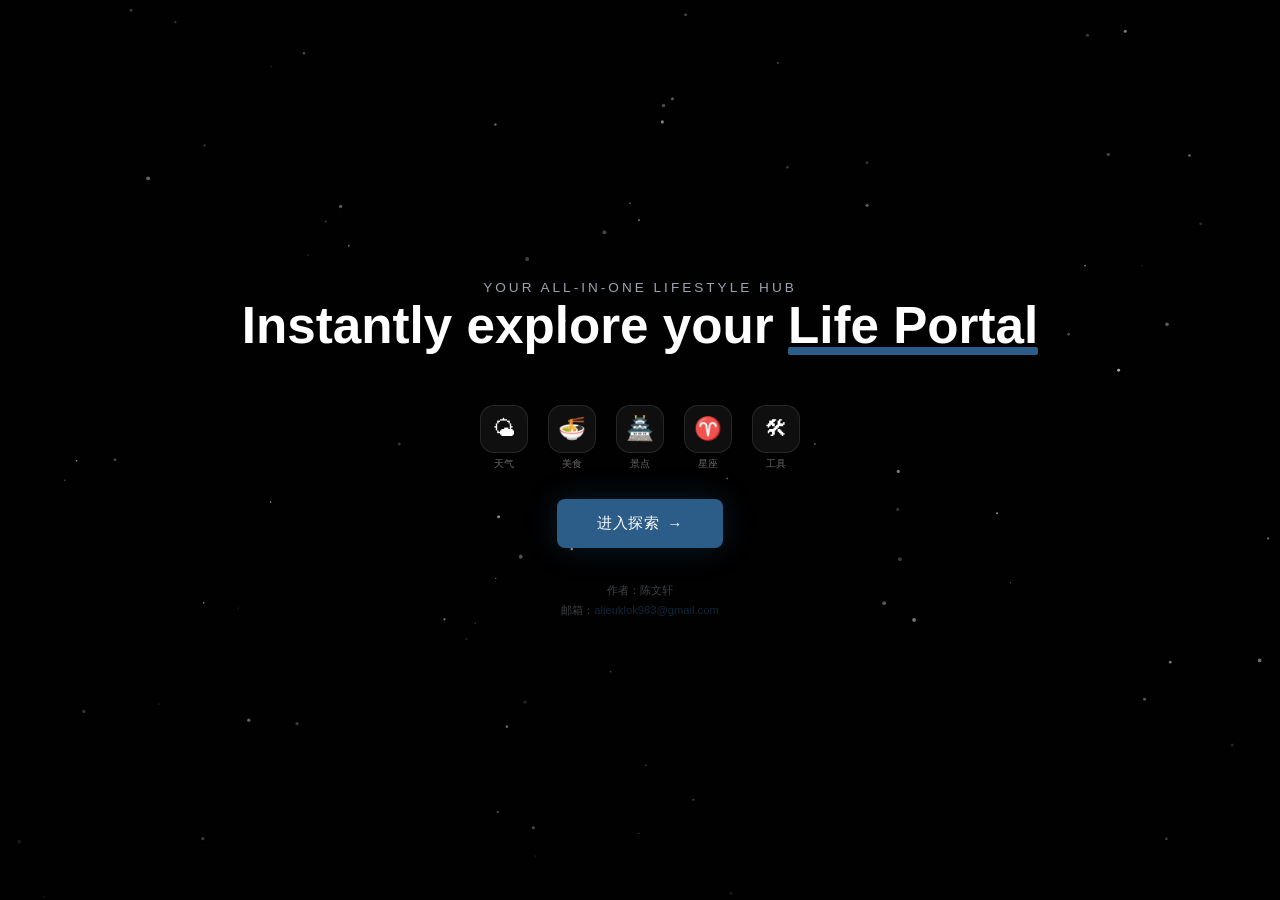
==== commit 857014b7: "Add files via upload" ====
--- a/index.html
+++ b/index.html
@@ -3,7 +3,29 @@
 <head>
 <meta charset="UTF-8">
 <meta name="viewport" content="width=device-width, initial-scale=1.0">
-<title>🌈 多功能生活门户 | Life Portal</title>
+<title>多功能生活门户 | Life Portal — 天气·美食·景点·星座·工具</title>
+<meta name="description" content="一站式生活门户：实时天气预报、中国12城特色美食与热门景点、每日星座运势、番茄钟、世界时钟、单位换算等实用工具。">
+<meta name="keywords" content="生活门户,天气预报,美食推荐,景点攻略,星座运势,番茄钟,世界时钟,Life Portal">
+<meta name="author" content="陈文轩">
+<meta name="robots" content="index, follow">
+<link rel="canonical" href="https://qianyu3366.github.io/tq/">
+<meta name="theme-color" content="#302b63">
+<!-- Open Graph -->
+<meta property="og:type" content="website">
+<meta property="og:title" content="多功能生活门户 | Life Portal">
+<meta property="og:description" content="一站式生活门户：天气预报、特色美食、热门景点、星座运势与实用工具。">
+<meta property="og:url" content="https://qianyu3366.github.io/tq/">
+<meta property="og:site_name" content="Life Portal">
+<meta property="og:locale" content="zh_CN">
+<!-- Twitter Card -->
+<meta name="twitter:card" content="summary">
+<meta name="twitter:title" content="多功能生活门户 | Life Portal">
+<meta name="twitter:description" content="一站式生活门户：天气预报、特色美食、热门景点、星座运势与实用工具。">
+<!-- Favicon (SVG emoji fallback) -->
+<link rel="icon" href="data:image/svg+xml,<svg xmlns='http://www.w3.org/2000/svg' viewBox='0 0 100 100'><text y='.9em' font-size='90'>🌈</text></svg>">
+<!-- Preconnect -->
+<link rel="preconnect" href="https://api.open-meteo.com">
+<link rel="dns-prefetch" href="https://api.open-meteo.com">
 <style>
 *{margin:0;padding:0;box-sizing:border-box}
 :root{--glass:rgba(255,255,255,.12);--glass2:rgba(255,255,255,.18);--glass3:rgba(255,255,255,.25);--text:#fff;--text2:rgba(255,255,255,.7);--accent:#64b5f6;--accent2:#f06292;--shadow:0 8px 32px rgba(0,0,0,.2);--radius:16px;--radius2:24px}
@@ -233,7 +255,7 @@
 <div class="aurora"><span></span><span></span><span></span></div>
 <canvas id="particles"></canvas>
 
-<div id="welcome">
+<header id="welcome" role="banner">
   <div id="welcome-video-bg">
     <canvas id="welcome-video-canvas"></canvas>
     <video id="welcome-video" muted playsinline preload="auto" crossorigin="anonymous" loop
@@ -267,26 +289,26 @@
       邮箱：<a href="mailto:alieuklok983@gmail.com">alieuklok983@gmail.com</a>
     </div>
   </div>
-</div>
-
-<div id="app">
-  <div class="top-bar">
+</header>
+
+<main id="app">
+  <nav class="top-bar" aria-label="主导航">
     <div class="logo">🌈 Life Portal</div>
-    <div class="nav-tabs" id="navTabs">
-      <div class="nav-tab active" data-tab="weather">🌤 天气</div>
-      <div class="nav-tab" data-tab="food">🍜 美食</div>
-      <div class="nav-tab" data-tab="attraction">🏯 景点</div>
-      <div class="nav-tab" data-tab="horoscope">♈ 星座</div>
-      <div class="nav-tab" data-tab="tools">🛠 工具</div>
+    <div class="nav-tabs" id="navTabs" role="tablist">
+      <div class="nav-tab active" data-tab="weather" role="tab" aria-selected="true">🌤 天气</div>
+      <div class="nav-tab" data-tab="food" role="tab" aria-selected="false">🍜 美食</div>
+      <div class="nav-tab" data-tab="attraction" role="tab" aria-selected="false">🏯 景点</div>
+      <div class="nav-tab" data-tab="horoscope" role="tab" aria-selected="false">♈ 星座</div>
+      <div class="nav-tab" data-tab="tools" role="tab" aria-selected="false">🛠 工具</div>
     </div>
     <div class="top-actions">
-      <button class="top-btn" id="langBtn" title="EN/中">文</button>
-      <button class="top-btn" id="musicToggle" title="音乐">♫</button>
-    </div>
-  </div>
+      <button class="top-btn" id="langBtn" title="EN/中" aria-label="切换语言">文</button>
+      <button class="top-btn" id="musicToggle" title="音乐" aria-label="背景音乐开关">♫</button>
+    </div>
+  </nav>
 
   <!-- WEATHER -->
-  <div class="tab-section active" id="tab-weather">
+  <section class="tab-section active" id="tab-weather" role="tabpanel" aria-label="天气预报">
     <div class="search-box">
       <input type="text" id="cityInput" placeholder="搜索城市..." />
       <button onclick="searchCity()" id="searchBtn">搜索</button>
@@ -302,7 +324,7 @@
         <div class="weather-desc" id="wDesc">--</div>
       </div>
       <div class="char-area">
-        <img id="charImg" src="" alt="character" />
+        <img id="charImg" src="" alt="天气助手角色插图" />
         <div class="char-msg" id="charMsg">你好呀～</div>
       </div>
     </div>
@@ -329,31 +351,31 @@
         <button onclick="pomoAction('short')">短休息</button>
       </div>
     </div>
-  </div>
+  </section>
 
   <!-- FOOD -->
-  <div class="tab-section" id="tab-food">
+  <section class="tab-section" id="tab-food" role="tabpanel" aria-label="本地美食">
     <div class="section-hd"><h2>🍜 本地特色美食</h2><span class="sub" id="foodCitySub">选择城市查看美食</span></div>
     <div class="hot-cities" id="foodCities"></div>
     <div class="food-grid" id="foodGrid"></div>
-  </div>
+  </section>
 
   <!-- ATTRACTIONS -->
-  <div class="tab-section" id="tab-attraction">
+  <section class="tab-section" id="tab-attraction" role="tabpanel" aria-label="热门景点">
     <div class="section-hd"><h2>🏯 热门景点</h2><span class="sub" id="attrCitySub">选择城市查看景点</span></div>
     <div class="hot-cities" id="attrCities"></div>
     <div class="attr-grid" id="attrGrid"></div>
-  </div>
+  </section>
 
   <!-- HOROSCOPE -->
-  <div class="tab-section" id="tab-horoscope">
+  <section class="tab-section" id="tab-horoscope" role="tabpanel" aria-label="星座运势">
     <div class="section-hd"><h2>♈ 今日星座运势</h2><span class="sub">每日更新</span></div>
     <div class="zodiac-grid" id="zodiacGrid"></div>
     <div class="glass zodiac-result" id="zodiacResult" style="display:none"></div>
-  </div>
+  </section>
 
   <!-- TOOLS -->
-  <div class="tab-section" id="tab-tools">
+  <section class="tab-section" id="tab-tools" role="tabpanel" aria-label="实用工具">
     <div class="section-hd"><h2>🛠 实用工具</h2></div>
     <div class="glass" style="margin-bottom:20px">
       <h3 style="font-size:.9em;color:var(--accent);margin-bottom:12px">🌍 世界时钟</h3>
@@ -378,8 +400,28 @@
         </div>
       </div>
     </div>
-  </div>
-</div>
+  </section>
+</main>
+
+<footer style="display:none" aria-hidden="true">
+  <p>多功能生活门户 Life Portal — 实时天气、美食景点、星座运势、实用工具</p>
+  <p>作者：陈文轩 | 联系邮箱：alieuklok983@gmail.com</p>
+</footer>
+
+<script type="application/ld+json">
+{
+  "@context":"https://schema.org",
+  "@type":"WebApplication",
+  "name":"多功能生活门户 Life Portal",
+  "url":"https://qianyu3366.github.io/tq/",
+  "description":"一站式生活门户：实时天气预报、中国12城特色美食与热门景点、每日星座运势、番茄钟、世界时钟、单位换算等实用工具。",
+  "applicationCategory":"LifestyleApplication",
+  "operatingSystem":"Web",
+  "author":{"@type":"Person","name":"陈文轩","email":"alieuklok983@gmail.com"},
+  "inLanguage":["zh-CN","en"],
+  "offers":{"@type":"Offer","price":"0","priceCurrency":"CNY"}
+}
+</script>
 
 <div class="music-bar hidden" id="musicBar">
   <button class="m-btn" onclick="togglePlay()">▶</button>
@@ -483,9 +525,9 @@
 function initTabs(){
   document.querySelectorAll('.nav-tab').forEach(tab=>{
     tab.addEventListener('click',()=>{
-      document.querySelectorAll('.nav-tab').forEach(t=>t.classList.remove('active'));
+      document.querySelectorAll('.nav-tab').forEach(t=>{t.classList.remove('active');t.setAttribute('aria-selected','false')});
       document.querySelectorAll('.tab-section').forEach(s=>s.classList.remove('active'));
-      tab.classList.add('active');
+      tab.classList.add('active');tab.setAttribute('aria-selected','true');
       document.getElementById('tab-'+tab.dataset.tab).classList.add('active');
     });
   });
@@ -604,15 +646,72 @@
   document.querySelectorAll('#hotCities .hot-city').forEach((el,j)=>el.classList.toggle('active',j===i));
   loadWeather(currentCity);
 }
+const CN_CITIES={
+'北京':{en:'Beijing',lat:39.9042,lon:116.4074},'上海':{en:'Shanghai',lat:31.2304,lon:121.4737},
+'广州':{en:'Guangzhou',lat:23.1291,lon:113.2644},'深圳':{en:'Shenzhen',lat:22.5431,lon:114.0579},
+'成都':{en:'Chengdu',lat:30.5728,lon:104.0668},'杭州':{en:'Hangzhou',lat:30.2741,lon:120.1551},
+'武汉':{en:'Wuhan',lat:30.5928,lon:114.3055},'西安':{en:"Xi'an",lat:34.3416,lon:108.9398},
+'重庆':{en:'Chongqing',lat:29.4316,lon:106.9123},'南京':{en:'Nanjing',lat:32.0603,lon:118.7969},
+'淮安':{en:"Huai'an",lat:33.6104,lon:119.0153},'哈尔滨':{en:'Harbin',lat:45.8038,lon:126.5350},
+'长沙':{en:'Changsha',lat:28.2282,lon:112.9388},'天津':{en:'Tianjin',lat:39.3434,lon:117.3616},
+'苏州':{en:'Suzhou',lat:31.2990,lon:120.5853},'郑州':{en:'Zhengzhou',lat:34.7466,lon:113.6253},
+'长春':{en:'Changchun',lat:43.8171,lon:125.3235},'沈阳':{en:'Shenyang',lat:41.8057,lon:123.4315},
+'大连':{en:'Dalian',lat:38.9140,lon:121.6147},'青岛':{en:'Qingdao',lat:36.0671,lon:120.3826},
+'济南':{en:'Jinan',lat:36.6512,lon:116.9972},'厦门':{en:'Xiamen',lat:24.4798,lon:118.0894},
+'福州':{en:'Fuzhou',lat:26.0745,lon:119.2965},'昆明':{en:'Kunming',lat:25.0389,lon:102.7183},
+'贵阳':{en:'Guiyang',lat:26.6470,lon:106.6302},'南宁':{en:'Nanning',lat:22.8170,lon:108.3665},
+'海口':{en:'Haikou',lat:20.0174,lon:110.3492},'三亚':{en:'Sanya',lat:18.2528,lon:109.5120},
+'拉萨':{en:'Lhasa',lat:29.6500,lon:91.1000},'乌鲁木齐':{en:'Urumqi',lat:43.8256,lon:87.6168},
+'兰州':{en:'Lanzhou',lat:36.0611,lon:103.8343},'西宁':{en:'Xining',lat:36.6171,lon:101.7782},
+'银川':{en:'Yinchuan',lat:38.4872,lon:106.2309},'呼和浩特':{en:'Hohhot',lat:40.8422,lon:111.7500},
+'太原':{en:'Taiyuan',lat:37.8706,lon:112.5489},'石家庄':{en:'Shijiazhuang',lat:38.0428,lon:114.5149},
+'合肥':{en:'Hefei',lat:31.8206,lon:117.2272},'南昌':{en:'Nanchang',lat:28.6820,lon:115.8579},
+'无锡':{en:'Wuxi',lat:31.4912,lon:120.3119},'常州':{en:'Changzhou',lat:31.8106,lon:119.9741},
+'徐州':{en:'Xuzhou',lat:34.2044,lon:117.2859},'扬州':{en:'Yangzhou',lat:32.3947,lon:119.4122},
+'盐城':{en:'Yancheng',lat:33.3477,lon:120.1634},'泰州':{en:'Taizhou',lat:32.4553,lon:119.9229},
+'镇江':{en:'Zhenjiang',lat:32.2044,lon:119.4529},'连云港':{en:'Lianyungang',lat:34.5966,lon:119.2216},
+'宿迁':{en:'Suqian',lat:33.9631,lon:118.2754},'南通':{en:'Nantong',lat:31.9802,lon:120.8943},
+'宁波':{en:'Ningbo',lat:29.8683,lon:121.5440},'温州':{en:'Wenzhou',lat:28.0006,lon:120.6722},
+'珠海':{en:'Zhuhai',lat:22.2710,lon:113.5767},'东莞':{en:'Dongguan',lat:23.0430,lon:113.7633},
+'佛山':{en:'Foshan',lat:23.0218,lon:113.1218},'中山':{en:'Zhongshan',lat:22.5176,lon:113.3926},
+'惠州':{en:'Huizhou',lat:23.1116,lon:114.4161},'汕头':{en:'Shantou',lat:23.3541,lon:116.6814},
+'洛阳':{en:'Luoyang',lat:34.6197,lon:112.4540},'烟台':{en:'Yantai',lat:37.4638,lon:121.4479},
+'潍坊':{en:'Weifang',lat:36.7068,lon:119.1019},'临沂':{en:'Linyi',lat:35.1041,lon:118.3564},
+'绍兴':{en:'Shaoxing',lat:30.0000,lon:120.5833},'嘉兴':{en:'Jiaxing',lat:30.7522,lon:120.7502},
+'金华':{en:'Jinhua',lat:29.0789,lon:119.6474},'台州':{en:'Taizhou_ZJ',lat:28.6561,lon:121.4207},
+'湖州':{en:'Huzhou',lat:30.8672,lon:120.0933},'丽水':{en:'Lishui',lat:28.4679,lon:119.9229},
+'衢州':{en:'Quzhou',lat:28.9569,lon:118.8594},'舟山':{en:'Zhoushan',lat:29.9853,lon:122.1074},
+'芜湖':{en:'Wuhu',lat:31.3340,lon:118.4328},'蚌埠':{en:'Bengbu',lat:32.9168,lon:117.3616},
+'桂林':{en:'Guilin',lat:25.2736,lon:110.2903},'柳州':{en:'Liuzhou',lat:24.3264,lon:109.4281},
+'大理':{en:'Dali',lat:25.6065,lon:100.2676},'丽江':{en:'Lijiang',lat:26.8550,lon:100.2270},
+'香港':{en:'Hong Kong',lat:22.3193,lon:114.1694},'澳门':{en:'Macau',lat:22.1987,lon:113.5439},
+'台北':{en:'Taipei',lat:25.0330,lon:121.5654},'东京':{en:'Tokyo',lat:35.6762,lon:139.6503},
+'首尔':{en:'Seoul',lat:37.5665,lon:126.9780},'新加坡':{en:'Singapore',lat:1.3521,lon:103.8198},
+'曼谷':{en:'Bangkok',lat:13.7563,lon:100.5018},'纽约':{en:'New York',lat:40.7128,lon:-74.0060},
+'伦敦':{en:'London',lat:51.5074,lon:-0.1278},'巴黎':{en:'Paris',lat:48.8566,lon:2.3522},
+'悉尼':{en:'Sydney',lat:-33.8688,lon:151.2093},'迪拜':{en:'Dubai',lat:25.2048,lon:55.2708}
+};
 function searchCity(){
   const q=document.getElementById('cityInput').value.trim();
   if(!q)return;
-  fetch(`https://geocoding-api.open-meteo.com/v1/search?name=${encodeURIComponent(q)}&count=1&language=zh`)
+  const raw=q.replace(/[市区县]/g,'');
+  const local=CN_CITIES[raw]||CN_CITIES[q];
+  if(local){currentCity={name:raw,en:local.en,lat:local.lat,lon:local.lon};loadWeather(currentCity);return}
+  fetch(`https://geocoding-api.open-meteo.com/v1/search?name=${encodeURIComponent(q)}&count=5&language=zh`)
     .then(r=>r.json()).then(d=>{
       if(d.results&&d.results.length){
-        const r=d.results[0];
+        const r=d.results.find(x=>x.population>100000)||d.results[0];
         currentCity={name:r.name,en:r.name,lat:r.latitude,lon:r.longitude};
         loadWeather(currentCity);
+      } else {
+        fetch(`https://geocoding-api.open-meteo.com/v1/search?name=${encodeURIComponent(raw)}&count=5`)
+          .then(r=>r.json()).then(d2=>{
+            if(d2.results&&d2.results.length){
+              const r=d2.results.find(x=>x.population>100000)||d2.results[0];
+              currentCity={name:q,en:r.name,lat:r.latitude,lon:r.longitude};
+              loadWeather(currentCity);
+            }
+          }).catch(()=>{});
       }
     }).catch(()=>{});
 }
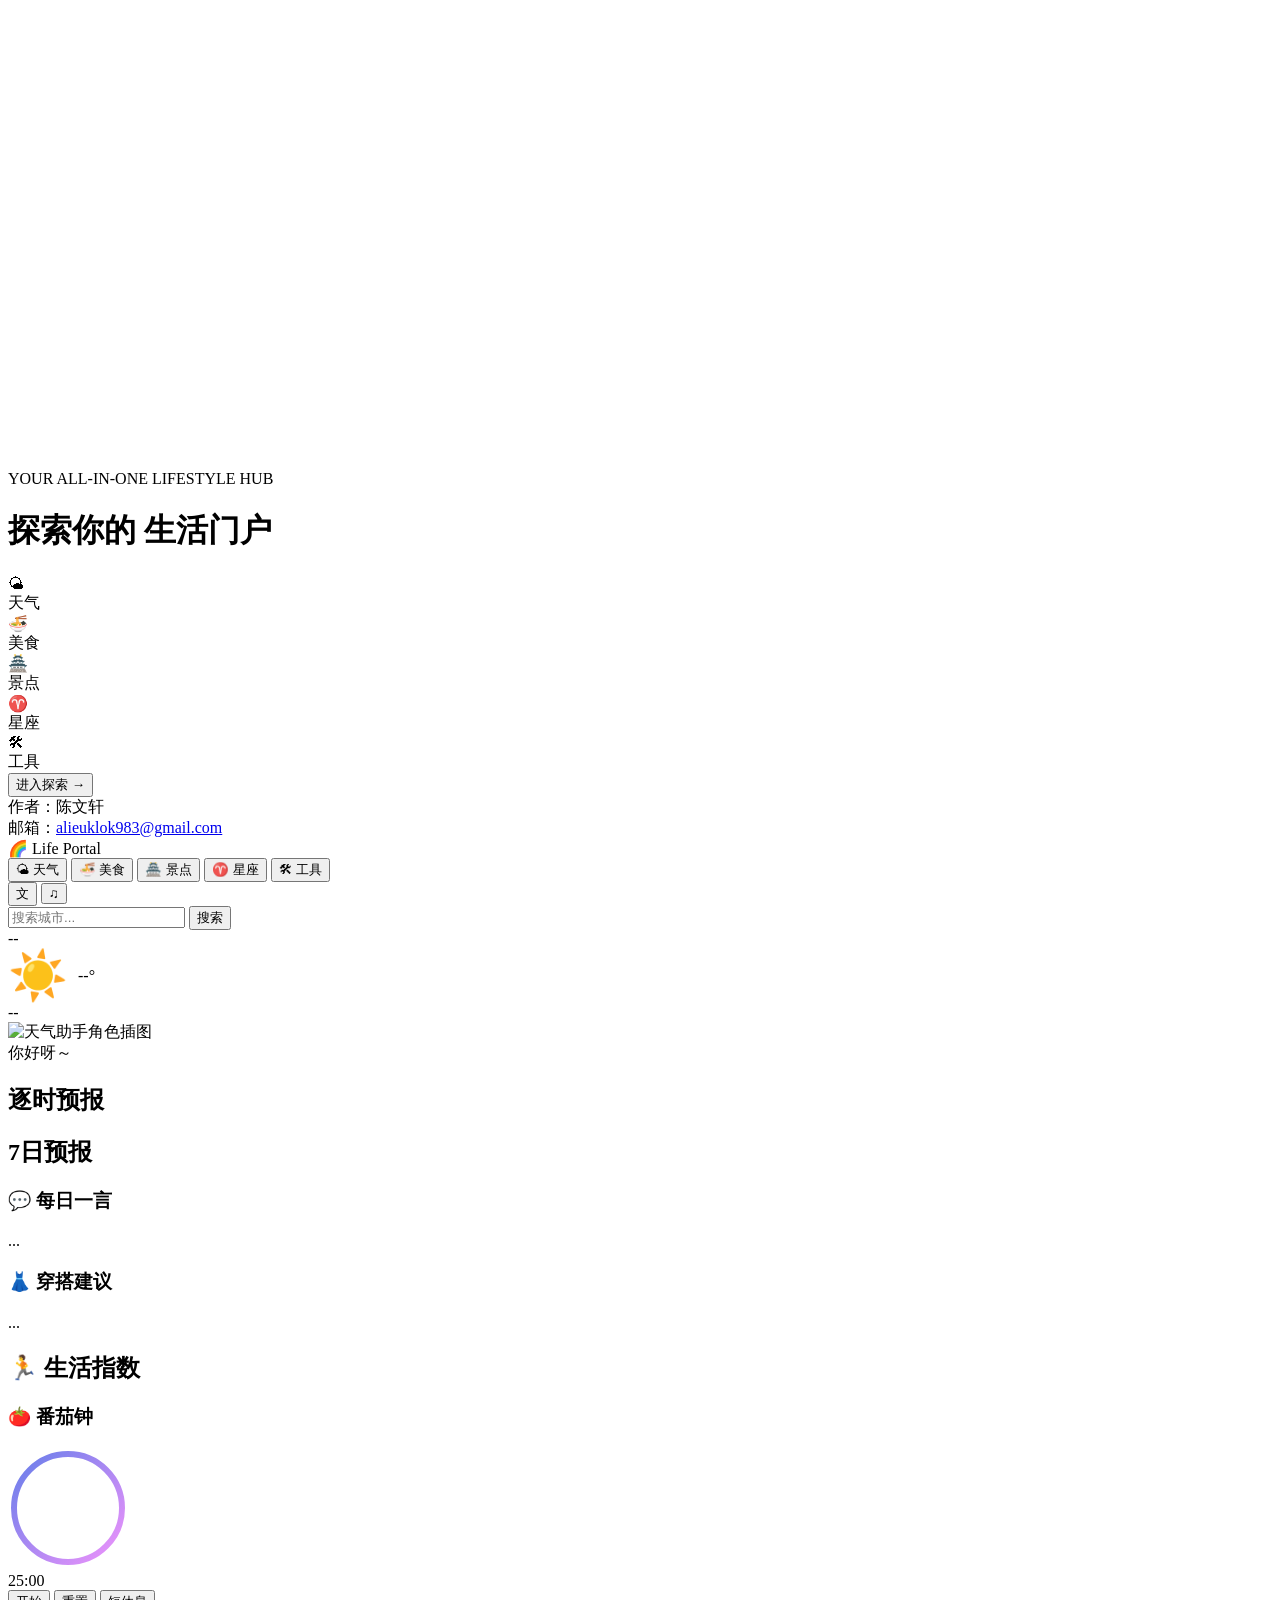
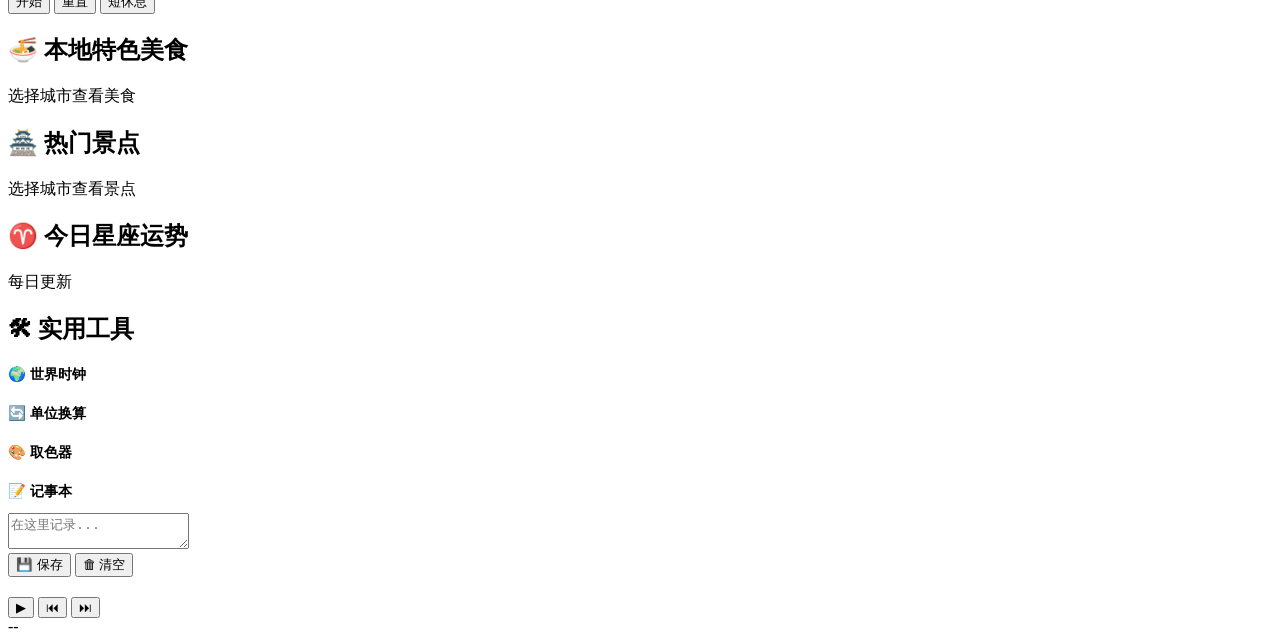
==== commit 839c5b86: "Add files via upload" ====
--- a/index.html
+++ b/index.html
@@ -1,960 +1,224 @@
-<!DOCTYPE html>
-<html lang="zh">
-<head>
-<meta charset="UTF-8">
-<meta name="viewport" content="width=device-width, initial-scale=1.0">
-<title>多功能生活门户 | Life Portal — 天气·美食·景点·星座·工具</title>
-<meta name="description" content="一站式生活门户：实时天气预报、中国12城特色美食与热门景点、每日星座运势、番茄钟、世界时钟、单位换算等实用工具。">
-<meta name="keywords" content="生活门户,天气预报,美食推荐,景点攻略,星座运势,番茄钟,世界时钟,Life Portal">
-<meta name="author" content="陈文轩">
-<meta name="robots" content="index, follow">
-<link rel="canonical" href="https://qianyu3366.github.io/tq/">
-<meta name="theme-color" content="#302b63">
-<!-- Open Graph -->
-<meta property="og:type" content="website">
-<meta property="og:title" content="多功能生活门户 | Life Portal">
-<meta property="og:description" content="一站式生活门户：天气预报、特色美食、热门景点、星座运势与实用工具。">
-<meta property="og:url" content="https://qianyu3366.github.io/tq/">
-<meta property="og:site_name" content="Life Portal">
-<meta property="og:locale" content="zh_CN">
-<!-- Twitter Card -->
-<meta name="twitter:card" content="summary">
-<meta name="twitter:title" content="多功能生活门户 | Life Portal">
-<meta name="twitter:description" content="一站式生活门户：天气预报、特色美食、热门景点、星座运势与实用工具。">
-<!-- Favicon (SVG emoji fallback) -->
-<link rel="icon" href="data:image/svg+xml,<svg xmlns='http://www.w3.org/2000/svg' viewBox='0 0 100 100'><text y='.9em' font-size='90'>🌈</text></svg>">
-<!-- Preconnect -->
-<link rel="preconnect" href="https://api.open-meteo.com">
-<link rel="dns-prefetch" href="https://api.open-meteo.com">
-<style>
-*{margin:0;padding:0;box-sizing:border-box}
-:root{--glass:rgba(255,255,255,.12);--glass2:rgba(255,255,255,.18);--glass3:rgba(255,255,255,.25);--text:#fff;--text2:rgba(255,255,255,.7);--accent:#64b5f6;--accent2:#f06292;--shadow:0 8px 32px rgba(0,0,0,.2);--radius:16px;--radius2:24px}
-body{font-family:'Segoe UI','Microsoft YaHei',sans-serif;min-height:100vh;overflow-x:hidden;background:linear-gradient(135deg,#0f0c29,#302b63,#24243e);color:var(--text)}
-.aurora{position:fixed;top:0;left:0;width:100%;height:100%;z-index:0;pointer-events:none;overflow:hidden}
-.aurora span{position:absolute;border-radius:50%;filter:blur(80px);opacity:.3;animation:float 20s infinite ease-in-out}
-.aurora span:nth-child(1){width:600px;height:600px;background:radial-gradient(circle,#667eea,transparent);top:-200px;left:-100px;animation-delay:0s}
-.aurora span:nth-child(2){width:500px;height:500px;background:radial-gradient(circle,#764ba2,transparent);top:50%;right:-150px;animation-delay:-7s}
-.aurora span:nth-child(3){width:400px;height:400px;background:radial-gradient(circle,#f093fb,transparent);bottom:-100px;left:30%;animation-delay:-14s}
-@keyframes float{0%,100%{transform:translate(0,0) scale(1)}25%{transform:translate(50px,-30px) scale(1.1)}50%{transform:translate(-30px,50px) scale(.9)}75%{transform:translate(40px,20px) scale(1.05)}}
-
-#welcome{position:fixed;top:0;left:0;width:100%;height:100%;z-index:9999;display:flex;align-items:center;justify-content:center;background:#010101;transition:opacity 1s;overflow:hidden}
-#welcome.hide{opacity:0;pointer-events:none}
-#welcome-video-bg{position:absolute;inset:0;z-index:0}
-#welcome-video-bg canvas,#welcome-video-bg video{position:absolute;inset:0;width:100%;height:100%;object-fit:cover}
-#welcome-video-bg .overlay{position:absolute;inset:0;background:rgba(0,0,0,.35)}
-#welcome-particles{position:absolute;inset:0;width:100%;height:100%;pointer-events:none;z-index:2}
-.welcome-gradient{position:absolute;inset:0;background:linear-gradient(to top,rgba(0,0,0,.7),transparent 50%,rgba(0,0,0,.3));z-index:3;pointer-events:none}
-.welcome-center{position:relative;z-index:10;text-align:center;display:flex;flex-direction:column;align-items:center}
-.welcome-title{margin-bottom:24px}
-.welcome-title h1{font-size:clamp(1.8rem,5vw,3.2rem);font-weight:700;line-height:1.2;color:#fff;margin-bottom:8px}
-.welcome-title h1 .underlined{position:relative;display:inline-block}
-.welcome-title h1 .underlined .line{position:absolute;bottom:2px;left:0;width:100%;height:8px;background:#2c5c88;border-radius:2px}
-.welcome-title h1 .underlined span{position:relative}
-.welcome-title .subtitle{font-size:.85em;color:#9ca3af;letter-spacing:3px;text-transform:uppercase}
-.welcome-features{display:flex;gap:20px;justify-content:center;margin:16px 0 28px;flex-wrap:wrap}
-.welcome-feat{display:flex;flex-direction:column;align-items:center;gap:4px}
-.welcome-feat .feat-icon{width:48px;height:48px;border-radius:14px;display:flex;align-items:center;justify-content:center;font-size:1.4em;background:rgba(255,255,255,.06);border:1px solid rgba(255,255,255,.1);backdrop-filter:blur(8px);transition:transform .3s,box-shadow .3s,background .3s}
-.welcome-feat:hover .feat-icon{transform:translateY(-3px);background:rgba(44,92,136,.3);box-shadow:0 4px 20px rgba(44,92,136,.3)}
-.welcome-feat .feat-label{font-size:.65em;color:rgba(255,255,255,.4)}
-.enter-btn{display:inline-flex;align-items:center;gap:.5rem;background:#2c5c88;color:#fff;font-weight:500;border-radius:.5rem;padding:.875rem 2.5rem;font-size:.95rem;border:none;cursor:pointer;transition:background .3s,transform .3s,box-shadow .3s;box-shadow:0 0 30px rgba(44,92,136,.3);letter-spacing:.5px}
-.enter-btn:hover{background:#3a7aad;transform:translateY(-2px);box-shadow:0 4px 40px rgba(44,92,136,.5)}
-.enter-btn:active{transform:translateY(0)}
-.enter-btn span{transition:transform .3s}
-.enter-btn:hover span{transform:translateX(4px)}
-.bounce-arrow{display:flex;justify-content:center;margin-top:10px}
-.bounce-arrow svg{width:1.5rem;height:1.5rem;color:#6b7280;animation:bounceArrow 1s infinite}
-@keyframes bounceArrow{0%,100%{transform:translateY(0)}50%{transform:translateY(-6px)}}
-.welcome-author{margin-top:32px;text-align:center;opacity:.4;font-size:.7em;line-height:1.8;color:#9ca3af}
-.welcome-author a{color:#2c5c88;text-decoration:none;transition:color .2s}
-.welcome-author a:hover{color:#3a7aad;text-decoration:underline}
-@media(max-width:768px){.welcome-title h1{font-size:1.5rem}.welcome-features{gap:12px}.door-wrap{width:200px;height:260px}.welcome-feat .feat-icon{width:40px;height:40px;font-size:1.2em}}
-
-#particles{position:fixed;top:0;left:0;width:100%;height:100%;z-index:1;pointer-events:none}
-
-#app{position:relative;z-index:2;display:none;min-height:100vh;padding-bottom:60px}
-#app.show{display:block;animation:fadeUp .8s ease}
-@keyframes fadeUp{from{opacity:0;transform:translateY(30px)}to{opacity:1;transform:translateY(0)}}
-
-.top-bar{position:sticky;top:0;z-index:100;backdrop-filter:blur(20px);background:rgba(15,12,41,.75);border-bottom:1px solid rgba(255,255,255,.08);padding:0 20px;display:flex;align-items:center;justify-content:space-between;height:56px}
-.top-bar .logo{font-size:1.1em;font-weight:700;background:linear-gradient(135deg,#667eea,#f093fb);-webkit-background-clip:text;-webkit-text-fill-color:transparent;white-space:nowrap}
-.nav-tabs{display:flex;gap:4px;overflow-x:auto;scrollbar-width:none;-ms-overflow-style:none}
-.nav-tabs::-webkit-scrollbar{display:none}
-.nav-tab{padding:8px 18px;border-radius:20px;cursor:pointer;font-size:.85em;white-space:nowrap;transition:all .3s;color:var(--text2);border:1px solid transparent;user-select:none}
-.nav-tab:hover{color:var(--text);background:var(--glass)}
-.nav-tab.active{color:#fff;background:linear-gradient(135deg,rgba(102,126,234,.4),rgba(240,147,251,.3));border-color:rgba(255,255,255,.15)}
-.top-actions{display:flex;gap:8px;align-items:center}
-.top-btn{width:36px;height:36px;border-radius:50%;border:1px solid rgba(255,255,255,.12);background:var(--glass);color:var(--text);cursor:pointer;display:flex;align-items:center;justify-content:center;font-size:1em;transition:all .3s}
-.top-btn:hover{background:var(--glass2);transform:scale(1.1)}
-
-.tab-section{display:none;padding:20px;max-width:1200px;margin:0 auto}
-.tab-section.active{display:block;animation:fadeUp .5s ease}
-
-.glass{backdrop-filter:blur(16px);background:var(--glass);border:1px solid rgba(255,255,255,.08);border-radius:var(--radius);padding:20px;box-shadow:var(--shadow);transition:transform .3s,box-shadow .3s}
-.glass:hover{transform:translateY(-2px);box-shadow:0 12px 40px rgba(0,0,0,.3)}
-
-.search-box{display:flex;gap:10px;margin-bottom:20px}
-.search-box input{flex:1;padding:12px 18px;border-radius:30px;border:1px solid rgba(255,255,255,.12);background:rgba(255,255,255,.08);color:#fff;font-size:.95em;outline:none;transition:border-color .3s}
-.search-box input:focus{border-color:var(--accent)}
-.search-box input::placeholder{color:rgba(255,255,255,.4)}
-.search-box button{padding:12px 24px;border-radius:30px;border:none;background:linear-gradient(135deg,#667eea,#764ba2);color:#fff;cursor:pointer;font-size:.95em;transition:transform .2s}
-.search-box button:hover{transform:scale(1.05)}
-
-.hot-cities{display:flex;flex-wrap:wrap;gap:8px;margin-bottom:20px}
-.hot-city{padding:6px 16px;border-radius:20px;background:var(--glass);border:1px solid rgba(255,255,255,.08);color:var(--text2);cursor:pointer;font-size:.8em;transition:all .3s}
-.hot-city:hover,.hot-city.active{color:#fff;background:linear-gradient(135deg,rgba(102,126,234,.35),rgba(240,147,251,.25));border-color:rgba(255,255,255,.2)}
-
-.weather-hero{display:grid;grid-template-columns:1fr 260px;gap:20px;margin-bottom:20px}
-.weather-main{display:flex;flex-direction:column;gap:16px}
-.city-name{font-size:2em;font-weight:700}
-.city-name small{font-size:.4em;color:var(--text2);margin-left:8px}
-.temp-big{font-size:4.5em;font-weight:200;line-height:1;background:linear-gradient(135deg,#fff,rgba(255,255,255,.6));-webkit-background-clip:text;-webkit-text-fill-color:transparent}
-.weather-desc{font-size:1.1em;color:var(--text2)}
-.char-area{display:flex;flex-direction:column;align-items:center;gap:8px}
-.char-area img{width:220px;height:auto;border-radius:var(--radius);border:2px solid rgba(255,255,255,.1);box-shadow:0 4px 20px rgba(0,0,0,.3)}
-.char-area .char-msg{font-size:.8em;color:var(--text2);text-align:center;max-width:220px}
-
-.metrics{display:grid;grid-template-columns:repeat(auto-fit,minmax(140px,1fr));gap:12px;margin-bottom:20px}
-.metric-card{text-align:center;padding:16px 10px}
-.metric-card .val{font-size:1.6em;font-weight:600;background:linear-gradient(135deg,var(--accent),var(--accent2));-webkit-background-clip:text;-webkit-text-fill-color:transparent}
-.metric-card .label{font-size:.75em;color:var(--text2);margin-top:4px}
-
-.forecast-row{display:flex;gap:12px;overflow-x:auto;padding-bottom:8px;margin-bottom:20px;scrollbar-width:thin;scrollbar-color:rgba(255,255,255,.2) transparent}
-.forecast-item{min-width:80px;text-align:center;padding:12px 8px;border-radius:var(--radius);background:var(--glass);border:1px solid rgba(255,255,255,.06);flex-shrink:0}
-.forecast-item .time{font-size:.7em;color:var(--text2)}
-.forecast-item .icon{font-size:1.5em;margin:6px 0}
-.forecast-item .temp{font-size:.9em;font-weight:600}
-
-.daily-row{display:grid;grid-template-columns:repeat(auto-fit,minmax(120px,1fr));gap:12px;margin-bottom:20px}
-.daily-item{text-align:center;padding:14px 10px}
-.daily-item .day{font-size:.8em;color:var(--text2)}
-.daily-item .icon{font-size:1.8em;margin:6px 0}
-.daily-item .temp-range{font-size:.85em}
-.daily-item .temp-range .hi{color:#ff8a65}
-.daily-item .temp-range .lo{color:#4fc3f7}
-
-.info-grid{display:grid;grid-template-columns:1fr 1fr;gap:16px;margin-bottom:20px}
-.info-card{padding:20px}
-.info-card h3{font-size:.85em;color:var(--accent);margin-bottom:10px}
-.info-card p{font-size:.9em;line-height:1.6;color:var(--text2)}
-
-.life-grid{display:grid;grid-template-columns:repeat(auto-fit,minmax(160px,1fr));gap:12px;margin-bottom:20px}
-.life-item{text-align:center;padding:16px}
-.life-item .li-icon{font-size:1.8em;margin-bottom:6px}
-.life-item .li-name{font-size:.75em;color:var(--text2)}
-.life-item .li-val{font-size:1em;font-weight:600;margin:4px 0}
-.life-item .li-tip{font-size:.7em;color:var(--text2)}
-
-.pomo-widget{text-align:center;padding:24px}
-.pomo-widget h3{font-size:.9em;color:var(--accent);margin-bottom:12px}
-.pomo-ring{position:relative;width:120px;height:120px;margin:0 auto 12px}
-.pomo-ring svg{transform:rotate(-90deg)}
-.pomo-ring .time-display{position:absolute;inset:0;display:flex;align-items:center;justify-content:center;font-size:1.5em;font-weight:300}
-.pomo-btns{display:flex;gap:8px;justify-content:center}
-.pomo-btns button{padding:8px 18px;border-radius:20px;border:1px solid rgba(255,255,255,.15);background:var(--glass);color:#fff;cursor:pointer;font-size:.8em;transition:all .3s}
-.pomo-btns button:hover{background:var(--glass2)}
-
-.food-grid{display:grid;grid-template-columns:repeat(auto-fill,minmax(260px,1fr));gap:16px;margin-top:16px}
-.food-card{overflow:hidden;padding:0}
-.food-card .food-img{width:100%;height:140px;object-fit:cover;display:block;background:linear-gradient(180deg,rgba(255,150,50,.1),transparent)}
-.food-card .food-emoji{font-size:3em;text-align:center;padding:20px 0 10px;background:linear-gradient(180deg,rgba(255,150,50,.1),transparent)}
-.food-card .food-info{padding:0 16px 16px}
-.food-card .food-name{font-size:1.05em;font-weight:600;margin-bottom:4px}
-.food-card .food-desc{font-size:.8em;color:var(--text2);line-height:1.5}
-.food-card .food-tag{display:inline-block;padding:2px 10px;border-radius:10px;font-size:.7em;margin-top:8px;background:rgba(255,150,50,.15);color:#ffb74d}
-
-.attr-grid{display:grid;grid-template-columns:repeat(auto-fill,minmax(280px,1fr));gap:16px;margin-top:16px}
-.attr-card{overflow:hidden;padding:0}
-.attr-card .attr-img{width:100%;height:150px;object-fit:cover;display:block;background:linear-gradient(135deg,rgba(100,181,246,.15),rgba(240,98,146,.1))}
-.attr-card .attr-banner{height:120px;display:flex;align-items:center;justify-content:center;font-size:4em;background:linear-gradient(135deg,rgba(100,181,246,.15),rgba(240,98,146,.1))}
-.attr-card .attr-info{padding:16px}
-.attr-card .attr-name{font-size:1.05em;font-weight:600;margin-bottom:4px}
-.attr-card .attr-desc{font-size:.8em;color:var(--text2);line-height:1.5}
-.attr-card .attr-meta{display:flex;gap:10px;margin-top:8px;font-size:.7em;color:var(--text2)}
-.attr-card .attr-meta span{display:flex;align-items:center;gap:3px}
-
-.zodiac-grid{display:grid;grid-template-columns:repeat(auto-fill,minmax(100px,1fr));gap:10px;margin-bottom:20px}
-.zodiac-btn{text-align:center;padding:14px 8px;cursor:pointer;border-radius:var(--radius);border:1px solid rgba(255,255,255,.06);background:var(--glass);transition:all .3s}
-.zodiac-btn:hover,.zodiac-btn.active{background:linear-gradient(135deg,rgba(102,126,234,.3),rgba(240,147,251,.2));border-color:rgba(255,255,255,.15);transform:translateY(-2px)}
-.zodiac-btn .z-icon{font-size:1.8em}
-.zodiac-btn .z-name{font-size:.7em;color:var(--text2);margin-top:4px}
-.zodiac-result{padding:24px;margin-top:16px}
-.zodiac-result h3{font-size:1.1em;margin-bottom:12px}
-.zodiac-result .z-meter{display:flex;align-items:center;gap:10px;margin:8px 0}
-.zodiac-result .z-meter .label{font-size:.8em;color:var(--text2);width:60px}
-.zodiac-result .z-meter .bar{flex:1;height:8px;border-radius:4px;background:rgba(255,255,255,.1);overflow:hidden}
-.zodiac-result .z-meter .bar-fill{height:100%;border-radius:4px;transition:width .8s ease}
-.zodiac-result .z-advice{margin-top:12px;font-size:.85em;color:var(--text2);line-height:1.6}
-
-.clock-grid{display:grid;grid-template-columns:repeat(auto-fill,minmax(200px,1fr));gap:14px;margin-bottom:20px}
-.clock-card{text-align:center;padding:18px}
-.clock-card .clock-city{font-size:.8em;color:var(--text2);margin-bottom:6px}
-.clock-card .clock-time{font-size:1.8em;font-weight:300;font-variant-numeric:tabular-nums}
-.clock-card .clock-date{font-size:.7em;color:var(--text2);margin-top:4px}
-.clock-card .clock-diff{font-size:.65em;color:var(--accent);margin-top:2px}
-
-.notepad-area{margin-top:16px}
-.notepad-area textarea{width:100%;min-height:200px;padding:16px;border-radius:var(--radius);border:1px solid rgba(255,255,255,.1);background:rgba(255,255,255,.05);color:#fff;font-size:.9em;line-height:1.6;resize:vertical;outline:none;font-family:inherit}
-.notepad-area textarea:focus{border-color:var(--accent)}
-.notepad-actions{display:flex;gap:8px;margin-top:10px}
-.notepad-actions button{padding:8px 20px;border-radius:20px;border:1px solid rgba(255,255,255,.12);background:var(--glass);color:#fff;cursor:pointer;font-size:.8em;transition:all .3s}
-.notepad-actions button:hover{background:var(--glass2)}
-
-.converter{display:grid;grid-template-columns:1fr auto 1fr;gap:12px;align-items:end;margin-top:16px}
-.converter .field label{display:block;font-size:.75em;color:var(--text2);margin-bottom:6px}
-.converter .field input,.converter .field select{width:100%;padding:10px 14px;border-radius:12px;border:1px solid rgba(255,255,255,.1);background:rgba(255,255,255,.06);color:#fff;font-size:.95em;outline:none}
-.converter .swap-btn{width:40px;height:40px;border-radius:50%;border:1px solid rgba(255,255,255,.12);background:var(--glass);color:#fff;cursor:pointer;font-size:1.2em;display:flex;align-items:center;justify-content:center;margin-bottom:1px}
-.converter-cats{display:flex;gap:8px;flex-wrap:wrap;margin-bottom:12px}
-.converter-cat{padding:6px 14px;border-radius:16px;font-size:.8em;cursor:pointer;background:var(--glass);color:var(--text2);border:1px solid transparent;transition:all .3s}
-.converter-cat.active{color:#fff;background:linear-gradient(135deg,rgba(102,126,234,.35),rgba(240,147,251,.25));border-color:rgba(255,255,255,.15)}
-
-.color-tools{display:grid;grid-template-columns:1fr 1fr;gap:16px;margin-top:16px}
-.color-display{width:100%;height:120px;border-radius:var(--radius);border:2px solid rgba(255,255,255,.1);margin-bottom:12px}
-.color-inputs{display:grid;gap:8px}
-.color-inputs label{font-size:.75em;color:var(--text2)}
-.color-inputs input[type=range]{width:100%;accent-color:var(--accent)}
-.color-values{display:grid;gap:6px;margin-top:8px}
-.color-val{display:flex;align-items:center;gap:8px;font-size:.8em}
-.color-val span{color:var(--text2);width:40px}
-.color-val code{background:rgba(255,255,255,.08);padding:4px 10px;border-radius:6px;font-size:.85em;cursor:pointer;flex:1}
-.color-val code:hover{background:rgba(255,255,255,.15)}
-
-.music-bar{position:fixed;bottom:0;left:0;right:0;z-index:100;backdrop-filter:blur(20px);background:rgba(15,12,41,.8);border-top:1px solid rgba(255,255,255,.06);padding:10px 20px;display:flex;align-items:center;gap:12px;transition:transform .3s}
-.music-bar.hidden{transform:translateY(100%)}
-.music-bar .m-btn{width:36px;height:36px;border-radius:50%;border:1px solid rgba(255,255,255,.12);background:var(--glass);color:#fff;cursor:pointer;display:flex;align-items:center;justify-content:center;font-size:.9em;transition:all .3s;flex-shrink:0}
-.music-bar .m-btn:hover{background:var(--glass2)}
-.music-bar .m-info{font-size:.8em;color:var(--text2);flex:1;overflow:hidden;text-overflow:ellipsis;white-space:nowrap}
-.music-bar .m-progress{flex:2;height:4px;border-radius:2px;background:rgba(255,255,255,.1);cursor:pointer;overflow:hidden}
-.music-bar .m-progress .fill{height:100%;background:linear-gradient(90deg,var(--accent),var(--accent2));border-radius:2px;width:0%;transition:width .3s}
-
-.section-hd{display:flex;align-items:center;justify-content:space-between;margin-bottom:16px}
-.section-hd h2{font-size:1.2em;font-weight:600}
-.section-hd .sub{font-size:.8em;color:var(--text2)}
-
-@media(max-width:768px){
-.weather-hero{grid-template-columns:1fr}
-.char-area{flex-direction:row;justify-content:center}
-.char-area img{width:140px}
-.info-grid{grid-template-columns:1fr}
-.color-tools{grid-template-columns:1fr}
-.converter{grid-template-columns:1fr}
-.converter .swap-btn{margin:0 auto}
-.top-bar{padding:0 10px}
-.nav-tab{padding:6px 12px;font-size:.8em}
-.tab-section{padding:12px}
-}
-@media(max-width:480px){
-.temp-big{font-size:3em}
-.city-name{font-size:1.4em}
-.clock-grid{grid-template-columns:repeat(2,1fr)}
-.zodiac-grid{grid-template-columns:repeat(4,1fr)}
-}
-</style>
-</head>
-<body>
-
-<div class="aurora"><span></span><span></span><span></span></div>
-<canvas id="particles"></canvas>
-
-<header id="welcome" role="banner">
-  <div id="welcome-video-bg">
-    <canvas id="welcome-video-canvas"></canvas>
-    <video id="welcome-video" muted playsinline preload="auto" crossorigin="anonymous" loop
-      src="https://d8j0ntlcm91z4.cloudfront.net/user_38xzZboKViGWJOttwIXH07lWA1P/hf_20260616_212935_bbf608da-62d1-4f25-9be4-c346e4d09cc8.mp4"></video>
-    <div class="overlay"></div>
-  </div>
-  <canvas id="welcome-particles"></canvas>
-  <div class="welcome-gradient"></div>
-
-  <div class="welcome-center">
-    <div class="welcome-title">
-      <div class="subtitle" id="doorSubtitle">YOUR ALL-IN-ONE LIFESTYLE HUB</div>
-      <h1 id="doorMainTitle">
-        Instantly explore your
-        <span class="underlined"><span class="line"></span><span>Life Portal</span></span>
-      </h1>
-    </div>
-
-    <div class="welcome-features">
-      <div class="welcome-feat"><div class="feat-icon">🌤</div><div class="feat-label">天气</div></div>
-      <div class="welcome-feat"><div class="feat-icon">🍜</div><div class="feat-label">美食</div></div>
-      <div class="welcome-feat"><div class="feat-icon">🏯</div><div class="feat-label">景点</div></div>
-      <div class="welcome-feat"><div class="feat-icon">♈</div><div class="feat-label">星座</div></div>
-      <div class="welcome-feat"><div class="feat-icon">🛠</div><div class="feat-label">工具</div></div>
-    </div>
-
-    <button class="enter-btn" onclick="openDoor()">进入探索 <span>&rarr;</span></button>
-
-    <div class="welcome-author">
-      作者：陈文轩<br>
-      邮箱：<a href="mailto:alieuklok983@gmail.com">alieuklok983@gmail.com</a>
-    </div>
-  </div>
-</header>
-
-<main id="app">
-  <nav class="top-bar" aria-label="主导航">
-    <div class="logo">🌈 Life Portal</div>
-    <div class="nav-tabs" id="navTabs" role="tablist">
-      <div class="nav-tab active" data-tab="weather" role="tab" aria-selected="true">🌤 天气</div>
-      <div class="nav-tab" data-tab="food" role="tab" aria-selected="false">🍜 美食</div>
-      <div class="nav-tab" data-tab="attraction" role="tab" aria-selected="false">🏯 景点</div>
-      <div class="nav-tab" data-tab="horoscope" role="tab" aria-selected="false">♈ 星座</div>
-      <div class="nav-tab" data-tab="tools" role="tab" aria-selected="false">🛠 工具</div>
-    </div>
-    <div class="top-actions">
-      <button class="top-btn" id="langBtn" title="EN/中" aria-label="切换语言">文</button>
-      <button class="top-btn" id="musicToggle" title="音乐" aria-label="背景音乐开关">♫</button>
-    </div>
-  </nav>
-
-  <!-- WEATHER -->
-  <section class="tab-section active" id="tab-weather" role="tabpanel" aria-label="天气预报">
-    <div class="search-box">
-      <input type="text" id="cityInput" placeholder="搜索城市..." />
-      <button onclick="searchCity()" id="searchBtn">搜索</button>
-    </div>
-    <div class="hot-cities" id="hotCities"></div>
-    <div class="weather-hero">
-      <div class="weather-main">
-        <div class="city-name" id="cityName">--<small id="dateStr"></small></div>
-        <div style="display:flex;align-items:center">
-          <span class="weather-icon-big" id="wIcon" style="font-size:3em;margin-right:10px">☀️</span>
-          <span class="temp-big" id="tempBig">--°</span>
-        </div>
-        <div class="weather-desc" id="wDesc">--</div>
-      </div>
-      <div class="char-area">
-        <img id="charImg" src="" alt="天气助手角色插图" />
-        <div class="char-msg" id="charMsg">你好呀～</div>
-      </div>
-    </div>
-    <div class="metrics" id="metrics"></div>
-    <div class="section-hd"><h2 id="hourlyTitle">逐时预报</h2></div>
-    <div class="forecast-row" id="hourlyRow"></div>
-    <div class="section-hd"><h2 id="dailyTitle">7日预报</h2></div>
-    <div class="daily-row" id="dailyRow"></div>
-    <div class="info-grid">
-      <div class="glass info-card"><h3 id="quoteH">💬 每日一言</h3><p id="quoteText">...</p></div>
-      <div class="glass info-card"><h3 id="outfitH">👗 穿搭建议</h3><p id="outfitText">...</p></div>
-    </div>
-    <div class="section-hd"><h2 id="lifeTitle">🏃 生活指数</h2></div>
-    <div class="life-grid" id="lifeGrid"></div>
-    <div class="glass pomo-widget">
-      <h3 id="pomoH">🍅 番茄钟</h3>
-      <div class="pomo-ring">
-        <svg width="120" height="120"><circle cx="60" cy="60" r="54" fill="none" stroke="rgba(255,255,255,.1)" stroke-width="6"/><circle id="pomoCircle" cx="60" cy="60" r="54" fill="none" stroke="url(#pomoGrad)" stroke-width="6" stroke-linecap="round" stroke-dasharray="339.292" stroke-dashoffset="0"/><defs><linearGradient id="pomoGrad" x1="0" y1="0" x2="1" y2="1"><stop offset="0%" stop-color="#667eea"/><stop offset="100%" stop-color="#f093fb"/></linearGradient></defs></svg>
-        <div class="time-display" id="pomoTime">25:00</div>
-      </div>
-      <div class="pomo-btns">
-        <button onclick="pomoAction('start')" id="pomoStartBtn">开始</button>
-        <button onclick="pomoAction('reset')">重置</button>
-        <button onclick="pomoAction('short')">短休息</button>
-      </div>
-    </div>
-  </section>
-
-  <!-- FOOD -->
-  <section class="tab-section" id="tab-food" role="tabpanel" aria-label="本地美食">
-    <div class="section-hd"><h2>🍜 本地特色美食</h2><span class="sub" id="foodCitySub">选择城市查看美食</span></div>
-    <div class="hot-cities" id="foodCities"></div>
-    <div class="food-grid" id="foodGrid"></div>
-  </section>
-
-  <!-- ATTRACTIONS -->
-  <section class="tab-section" id="tab-attraction" role="tabpanel" aria-label="热门景点">
-    <div class="section-hd"><h2>🏯 热门景点</h2><span class="sub" id="attrCitySub">选择城市查看景点</span></div>
-    <div class="hot-cities" id="attrCities"></div>
-    <div class="attr-grid" id="attrGrid"></div>
-  </section>
-
-  <!-- HOROSCOPE -->
-  <section class="tab-section" id="tab-horoscope" role="tabpanel" aria-label="星座运势">
-    <div class="section-hd"><h2>♈ 今日星座运势</h2><span class="sub">每日更新</span></div>
-    <div class="zodiac-grid" id="zodiacGrid"></div>
-    <div class="glass zodiac-result" id="zodiacResult" style="display:none"></div>
-  </section>
-
-  <!-- TOOLS -->
-  <section class="tab-section" id="tab-tools" role="tabpanel" aria-label="实用工具">
-    <div class="section-hd"><h2>🛠 实用工具</h2></div>
-    <div class="glass" style="margin-bottom:20px">
-      <h3 style="font-size:.9em;color:var(--accent);margin-bottom:12px">🌍 世界时钟</h3>
-      <div class="clock-grid" id="clockGrid"></div>
-    </div>
-    <div class="glass" style="margin-bottom:20px">
-      <h3 style="font-size:.9em;color:var(--accent);margin-bottom:12px">🔄 单位换算</h3>
-      <div class="converter-cats" id="convCats"></div>
-      <div class="converter" id="converterUI"></div>
-    </div>
-    <div class="glass" style="margin-bottom:20px">
-      <h3 style="font-size:.9em;color:var(--accent);margin-bottom:12px">🎨 取色器</h3>
-      <div class="color-tools" id="colorTool"></div>
-    </div>
-    <div class="glass" style="margin-bottom:20px">
-      <h3 style="font-size:.9em;color:var(--accent);margin-bottom:12px">📝 记事本</h3>
-      <div class="notepad-area">
-        <textarea id="notepad" placeholder="在这里记录..."></textarea>
-        <div class="notepad-actions">
-          <button onclick="saveNote()">💾 保存</button>
-          <button onclick="clearNote()">🗑 清空</button>
-        </div>
-      </div>
-    </div>
-  </section>
-</main>
-
-<footer style="display:none" aria-hidden="true">
-  <p>多功能生活门户 Life Portal — 实时天气、美食景点、星座运势、实用工具</p>
-  <p>作者：陈文轩 | 联系邮箱：alieuklok983@gmail.com</p>
-</footer>
-
-<script type="application/ld+json">
-{
-  "@context":"https://schema.org",
-  "@type":"WebApplication",
-  "name":"多功能生活门户 Life Portal",
-  "url":"https://qianyu3366.github.io/tq/",
-  "description":"一站式生活门户：实时天气预报、中国12城特色美食与热门景点、每日星座运势、番茄钟、世界时钟、单位换算等实用工具。",
-  "applicationCategory":"LifestyleApplication",
-  "operatingSystem":"Web",
-  "author":{"@type":"Person","name":"陈文轩","email":"alieuklok983@gmail.com"},
-  "inLanguage":["zh-CN","en"],
-  "offers":{"@type":"Offer","price":"0","priceCurrency":"CNY"}
-}
-</script>
-
-<div class="music-bar hidden" id="musicBar">
-  <button class="m-btn" onclick="togglePlay()">▶</button>
-  <button class="m-btn" onclick="prevTrack()">⏮</button>
-  <button class="m-btn" onclick="nextTrack()">⏭</button>
-  <div class="m-info" id="trackName">--</div>
-  <div class="m-progress" onclick="seekMusic(event)"><div class="fill" id="mProgress"></div></div>
-</div>
-
-<script>
-const IMG_DAY="[data-uri]";
-const IMG_EVE="[data-uri]";
-
-const T={
-  zh:{search:'搜索城市...',searchBtn:'搜索',hourly:'逐时预报',daily:'7日预报',quote:'💬 每日一言',outfit:'👗 穿搭建议',life:'🏃 生活指数',pomo:'🍅 番茄钟',start:'开始',pause:'暂停',reset:'重置',shortBreak:'短休息',humidity:'湿度',wind:'风速',uv:'紫外线',pressure:'气压',visibility:'能见度',aqi:'空气质量',doorTitle:'欢迎来到生活门户',doorSub:'天气 · 美食 · 景点 · 工具',doorHint:'✦ 点击开门 ✦',weatherTab:'🌤 天气',foodTab:'🍜 美食',attrTab:'🏯 景点',horoTab:'♈ 星座',toolTab:'🛠 工具'},
-  en:{search:'Search city...',searchBtn:'Search',hourly:'Hourly Forecast',daily:'7-Day Forecast',quote:'💬 Daily Quote',outfit:'👗 Outfit Tip',life:'🏃 Life Index',pomo:'🍅 Pomodoro',start:'Start',pause:'Pause',reset:'Reset',shortBreak:'Short Break',humidity:'Humidity',wind:'Wind',uv:'UV Index',pressure:'Pressure',visibility:'Visibility',aqi:'AQI',doorTitle:'Welcome to Life Portal',doorSub:'Weather · Food · Attractions · Tools',doorHint:'✦ Click to Open ✦',weatherTab:'🌤 Weather',foodTab:'🍜 Food',attrTab:'🏯 Sights',horoTab:'♈ Zodiac',toolTab:'🛠 Tools'}
-};
-let lang='zh';
-function t(k){return T[lang][k]||k}
-
-const HOT_CITIES=[
-  {name:'北京',en:'Beijing',lat:39.9,lon:116.4},{name:'上海',en:'Shanghai',lat:31.2,lon:121.5},
-  {name:'广州',en:'Guangzhou',lat:23.1,lon:113.3},{name:'深圳',en:'Shenzhen',lat:22.5,lon:114.1},
-  {name:'成都',en:'Chengdu',lat:30.6,lon:104.1},{name:'杭州',en:'Hangzhou',lat:30.3,lon:120.2},
-  {name:'武汉',en:'Wuhan',lat:30.6,lon:114.3},{name:'西安',en:'Xian',lat:34.3,lon:108.9},
-  {name:'重庆',en:'Chongqing',lat:29.6,lon:106.5},{name:'南京',en:'Nanjing',lat:32.1,lon:118.8},
-  {name:'淮安',en:'Huaian',lat:33.6,lon:119.0},{name:'哈尔滨',en:'Harbin',lat:45.8,lon:126.5}
-];
-
-const FOOD_DB={
-  '北京':[{name:'北京烤鸭',emoji:'🦆',img:'https://upload.wikimedia.org/wikipedia/commons/thumb/8/81/Peking_Duck%2C_2014_%2802%29.jpg/330px-Peking_Duck%2C_2014_%2802%29.jpg',desc:'以果木炭火烤制，皮酥肉嫩，蘸甜面酱配葱丝薄饼，是京城第一美味。',tag:'经典必吃'},{name:'炸酱面',emoji:'🍜',img:'https://upload.wikimedia.org/wikipedia/commons/thumb/3/36/Noodles_with_soy_bean_paste.jpg/330px-Noodles_with_soy_bean_paste.jpg',desc:'以黄酱炸出肉丁制成浓香炸酱，拌入手擀面条，佐以黄瓜丝、豆芽等菜码。',tag:'主食'},{name:'豆汁',emoji:'🥛',img:'https://upload.wikimedia.org/wikipedia/commons/thumb/b/b3/Douzhi.JPG/330px-Douzhi.JPG',desc:'绿豆发酵制成的传统饮品，味道酸甜，搭配焦圈和辣咸菜丝。',tag:'特色小吃'},{name:'涮羊肉',emoji:'🍲',img:'https://upload.wikimedia.org/wikipedia/commons/thumb/3/37/Instant-boiled_mutton_hot_pot_at_Yangfang_Shengli_%2820200111153612%29.jpg/330px-Instant-boiled_mutton_hot_pot_at_Yangfang_Shengli_%2820200111153612%29.jpg',desc:'铜锅清水涮上等羊肉，蘸麻酱调料，冬日暖身首选。',tag:'火锅'}],
-  '上海':[{name:'生煎包',emoji:'🥟',img:'https://upload.wikimedia.org/wikipedia/commons/thumb/b/b9/Shengjianbao_by_buncheduptv_in_San_Mateo%2C_CA.jpg/330px-Shengjianbao_by_buncheduptv_in_San_Mateo%2C_CA.jpg',desc:'底部煎至金黄酥脆，上撒葱花芝麻，咬开汤汁四溢。',tag:'经典必吃'},{name:'小笼包',emoji:'🥟',img:'https://upload.wikimedia.org/wikipedia/commons/thumb/5/5e/Xiaolongbao_Shanghai.jpg/330px-Xiaolongbao_Shanghai.jpg',desc:'薄皮包裹鲜肉和浓郁汤汁，蘸醋配姜丝，精致鲜美。',tag:'经典必吃'},{name:'葱油拌面',emoji:'🍝',img:'https://upload.wikimedia.org/wikipedia/commons/thumb/c/c4/%E8%91%B1%E8%8A%B1%E8%91%B1%E6%B2%B9%E6%8B%8C%E9%9D%A2.jpg/330px-%E8%91%B1%E8%8A%B1%E8%91%B1%E6%B2%B9%E6%8B%8C%E9%9D%A2.jpg',desc:'熬至焦香的葱油拌入细面，简单却令人回味无穷。',tag:'主食'},{name:'上海红烧肉',emoji:'🥩',img:'https://upload.wikimedia.org/wikipedia/commons/thumb/8/8d/Food_%E8%80%81%E5%90%89%E5%A3%AB%2C_%E4%B8%8A%E6%B5%B7%E8%8F%9C%2C_%E6%BB%AC%E8%8F%9C%2C_%E6%9C%AC%E5%B9%AB%E8%8F%9C%2C_%E4%B8%8A%E6%B5%B7%2C_%E4%B8%AD%E8%8F%AF%E4%BA%BA%E6%B0%91%E5%85%B1%E5%92%8C%E5%9C%8B%2C_%E4%B8%AD%E5%9C%8B%2C_Shanghai%2C_People%27s_Republic_of_China%2C_PRC%2C_China_%2830166079710%29.jpg/330px-Food_%E8%80%81%E5%90%89%E5%A3%AB%2C_%E4%B8%8A%E6%B5%B7%E8%8F%9C%2C_%E6%BB%AC%E8%8F%9C%2C_%E6%9C%AC%E5%B9%AB%E8%8F%9C%2C_%E4%B8%8A%E6%B5%B7%2C_%E4%B8%AD%E8%8F%AF%E4%BA%BA%E6%B0%91%E5%85%B1%E5%92%8C%E5%9C%8B%2C_%E4%B8%AD%E5%9C%8B%2C_Shanghai%2C_People%27s_Republic_of_China%2C_PRC%2C_China_%2830166079710%29.jpg',desc:'五花肉慢炖至酥烂，浓油赤酱，肥而不腻，入口即化。',tag:'硬菜'}],
-  '广州':[{name:'广式早茶',emoji:'🫖',img:'https://upload.wikimedia.org/wikipedia/commons/thumb/8/81/Chinese_DimSum_%289023590541%29.jpg/330px-Chinese_DimSum_%289023590541%29.jpg',desc:'虾饺、烧麦、叉烧包、肠粉…一盅两件，叹茶慢品广府文化。',tag:'经典必吃'},{name:'叉烧',emoji:'🍖',img:'https://upload.wikimedia.org/wikipedia/commons/thumb/9/95/Charsiu.jpg/330px-Charsiu.jpg',desc:'蜜汁腌制猪肉高温烤制，外焦里嫩，甜咸交织。',tag:'烧腊'},{name:'煲仔饭',emoji:'🍚',img:'https://upload.wikimedia.org/wikipedia/commons/thumb/3/32/Cured_Meat_Claypot_Rice_at_The_Soup_Kitchen_%2820200718171540%29.jpg/330px-Cured_Meat_Claypot_Rice_at_The_Soup_Kitchen_%2820200718171540%29.jpg',desc:'砂锅慢火煮出锅巴，配腊味或滑鸡，饭香四溢。',tag:'主食'},{name:'艇仔粥',emoji:'🥣',img:'https://upload.wikimedia.org/wikipedia/commons/thumb/2/20/Cantonese_Sampan_Congee_%28Boat_Congee%29.jpeg/330px-Cantonese_Sampan_Congee_%28Boat_Congee%29.jpeg',desc:'鱼片、叉烧、花生、油条碎等配料丰富的粤式粥品。',tag:'粥粉面'}],
-  '深圳':[{name:'肠粉',emoji:'🥡',img:'https://upload.wikimedia.org/wikipedia/commons/thumb/7/79/Cha_siu_choeng.jpg/330px-Cha_siu_choeng.jpg',desc:'薄如蝉翼的米浆皮包裹鲜虾或肉，淋上酱油，嫩滑可口。',tag:'经典必吃'},{name:'椰子鸡',emoji:'🥥',img:'https://upload.wikimedia.org/wikipedia/commons/thumb/4/40/Bongkrekic_acid.svg/langzh-330px-Bongkrekic_acid.svg.png',desc:'鲜椰汁作汤底涮文昌鸡，清甜鲜美，深圳特色火锅。',tag:'火锅'},{name:'猪肚鸡',emoji:'🐔',img:'https://upload.wikimedia.org/wikipedia/commons/thumb/4/49/Schweinebauch-2.jpg/500px-Schweinebauch-2.jpg',desc:'猪肚包裹整鸡炖煮，汤色奶白浓郁，胡椒暖胃。',tag:'煲汤'}],
-  '成都':[{name:'成都火锅',emoji:'🌶️',img:'https://upload.wikimedia.org/wikipedia/commons/thumb/9/91/Hot_Pot.jpg/400px-Hot_Pot.jpg',desc:'牛油红锅翻滚，毛肚鸭肠七上八下，麻辣鲜香过瘾。',tag:'经典必吃'},{name:'担担面',emoji:'🍜',img:'https://upload.wikimedia.org/wikipedia/commons/thumb/d/d2/Dan-dan_noodles%2C_Shanghai.jpg/330px-Dan-dan_noodles%2C_Shanghai.jpg',desc:'花生碎、芝麻酱、红油辣椒拌细面，一碗入魂。',tag:'小吃'},{name:'麻婆豆腐',emoji:'🧈',img:'https://upload.wikimedia.org/wikipedia/commons/thumb/8/88/Chen_Mapo_Tofu.jpg/400px-Chen_Mapo_Tofu.jpg',desc:'花椒麻、辣椒辣、豆瓣香，嫩豆腐裹满酱汁，下饭神器。',tag:'川菜经典'},{name:'串串香',emoji:'🍢',img:'https://upload.wikimedia.org/wikipedia/commons/thumb/6/62/Wooden_skewers.jpg/500px-Wooden_skewers.jpg',desc:'竹签串上各种食材在红油锅中涮煮，市井烟火气十足。',tag:'小吃'}],
-  '杭州':[{name:'西湖醋鱼',emoji:'🐟',img:'https://upload.wikimedia.org/wikipedia/zh/thumb/c/c8/A.Bite.of.China.II.Intro.png/330px-A.Bite.of.China.II.Intro.png',desc:'草鱼烹至鲜嫩，淋上糖醋芡汁，酸甜适口。',tag:'杭帮菜'},{name:'东坡肉',emoji:'🥩',img:'https://upload.wikimedia.org/wikipedia/commons/thumb/f/fd/BCfood12.JPG/330px-BCfood12.JPG',desc:'苏东坡传世名菜，五花肉慢炖至酥烂，色泽红亮。',tag:'经典必吃'},{name:'龙井虾仁',emoji:'🦐',img:'https://upload.wikimedia.org/wikipedia/commons/thumb/d/d3/Longjing_tea_steeping_in_gaiwan.jpg/330px-Longjing_tea_steeping_in_gaiwan.jpg',desc:'明前龙井茶叶配鲜虾仁，清雅脱俗。',tag:'杭帮菜'},{name:'叫化鸡',emoji:'🍗',img:'https://upload.wikimedia.org/wikipedia/commons/thumb/9/99/Hainanese_Chicken_from_Chicken_Hot_Pot.jpg/330px-Hainanese_Chicken_from_Chicken_Hot_Pot.jpg',desc:'荷叶泥巴包裹慢烤，鸡肉鲜嫩入骨。',tag:'特色'}],
-  '武汉':[{name:'热干面',emoji:'🍜',img:'https://upload.wikimedia.org/wikipedia/commons/thumb/7/7e/Hot_Dry_Noodles.jpg/400px-Hot_Dry_Noodles.jpg',desc:'碱面拌芝麻酱、酸豆角、辣萝卜丁，过早必备。',tag:'经典必吃'},{name:'武昌鱼',emoji:'🐟',img:'https://upload.wikimedia.org/wikipedia/commons/thumb/e/e8/Megalobrama_amblycephala_Kasumigaura2.jpg/400px-Megalobrama_amblycephala_Kasumigaura2.jpg',desc:'清蒸武昌鱼，肉质细嫩，毛主席诗中提及的名鱼。',tag:'名菜'},{name:'豆皮',emoji:'🥘',img:'https://upload.wikimedia.org/wikipedia/commons/thumb/f/f7/Freshly_made_Doupi.jpeg/400px-Freshly_made_Doupi.jpeg',desc:'糯米、鸡蛋、肉丁煎至金黄酥脆，武汉街头经典。',tag:'小吃'},{name:'鸭脖',emoji:'🦴',img:'https://upload.wikimedia.org/wikipedia/commons/thumb/2/29/And_%2824559569447%29.jpg/500px-And_%2824559569447%29.jpg',desc:'卤制入味的鸭脖，麻辣鲜香，越啃越上头。',tag:'卤味'}],
-  '西安':[{name:'肉夹馍',emoji:'🥙',img:'https://upload.wikimedia.org/wikipedia/commons/thumb/c/c5/Roujiamo.jpg/400px-Roujiamo.jpg',desc:'白吉馍夹腊汁肉，外酥里软，一口下去满嘴肉香。',tag:'经典必吃'},{name:'羊肉泡馍',emoji:'🍲',img:'https://upload.wikimedia.org/wikipedia/commons/thumb/e/e1/Pita_Bread_Soaked_in_Lamb_Soup.jpg/500px-Pita_Bread_Soaked_in_Lamb_Soup.jpg',desc:'手掰馍泡入浓郁羊肉汤中，配糖蒜辣酱，暖心暖胃。',tag:'经典必吃'},{name:'凉皮',emoji:'🥗',img:'https://upload.wikimedia.org/wikipedia/commons/thumb/a/a8/LIANG_PI.jpg/400px-LIANG_PI.jpg',desc:'米皮或面皮配黄瓜丝、面筋，浇上辣椒油和醋。',tag:'小吃'},{name:'biangbiang面',emoji:'🍝',img:'https://upload.wikimedia.org/wikipedia/commons/thumb/3/35/Bi%C3%A1ng_Bi%C3%A1ng_Mi%C3%A0n_noodles_with_its_Hanzi.jpg/330px-Bi%C3%A1ng_Bi%C3%A1ng_Mi%C3%A0n_noodles_with_its_Hanzi.jpg',desc:'手扯宽如裤带的面条，油泼辣子一浇，简单霸气。',tag:'面食'}],
-  '重庆':[{name:'重庆火锅',emoji:'🌶️',img:'https://upload.wikimedia.org/wikipedia/commons/thumb/1/19/%E4%B9%9D%E5%AE%AB%E6%A0%BC%E7%81%AB%E9%94%85.jpg/330px-%E4%B9%9D%E5%AE%AB%E6%A0%BC%E7%81%AB%E9%94%85.jpg',desc:'九宫格牛油锅，毛肚黄喉鸭肠必点，辣到飞起。',tag:'经典必吃'},{name:'重庆小面',emoji:'🍜',img:'https://upload.wikimedia.org/wikipedia/commons/thumb/4/4b/Chongqing_Xiaomian_with_fried_eggs.jpg/330px-Chongqing_Xiaomian_with_fried_eggs.jpg',desc:'麻辣鲜香的红油小面，重庆人清晨的灵魂。',tag:'主食'},{name:'酸辣粉',emoji:'🍜',img:'https://upload.wikimedia.org/wikipedia/commons/thumb/8/88/Hot_and_sour_noodles_with_pork_intestines.jpg/330px-Hot_and_sour_noodles_with_pork_intestines.jpg',desc:'红薯粉丝煮得弹滑，酸辣汤底开胃。',tag:'小吃'},{name:'毛血旺',emoji:'🥘',img:'https://upload.wikimedia.org/wikipedia/commons/thumb/a/a8/Mao_Xuewang_1.jpg/330px-Mao_Xuewang_1.jpg',desc:'鸭血、毛肚、午餐肉等在麻辣红油中翻滚。',tag:'江湖菜'}],
-  '南京':[{name:'盐水鸭',emoji:'🦆',img:'https://upload.wikimedia.org/wikipedia/commons/thumb/0/0d/Nanjing_Salted_Duck.jpg/330px-Nanjing_Salted_Duck.jpg',desc:'低温卤制的南京名菜，皮白肉嫩，清淡鲜美。',tag:'经典必吃'},{name:'鸭血粉丝汤',emoji:'🍲',img:'https://upload.wikimedia.org/wikipedia/commons/thumb/e/e7/Duck_blood_and_green_bean_noodle_Soup_2010.JPG/330px-Duck_blood_and_green_bean_noodle_Soup_2010.JPG',desc:'鸭血、粉丝、鸭肠、鸭肝在浓白汤中，南京标志。',tag:'名小吃'},{name:'小笼汤包',emoji:'🥟',img:'https://upload.wikimedia.org/wikipedia/commons/thumb/5/5e/Xiaolongbao_Shanghai.jpg/330px-Xiaolongbao_Shanghai.jpg',desc:'皮薄馅大汤汁多，轻轻提慢慢移。',tag:'点心'},{name:'糖芋苗',emoji:'🍮',img:'https://upload.wikimedia.org/wikipedia/commons/thumb/3/30/Songe-R%C3%A9union.JPG/500px-Songe-R%C3%A9union.JPG',desc:'桂花赤豆糖水煮芋头，甜糯暖心。',tag:'甜品'}],
-  '淮安':[{name:'盱眙龙虾',emoji:'🦞',img:'https://upload.wikimedia.org/wikipedia/commons/thumb/1/1a/Procambarus_clarkii.jpg/500px-Procambarus_clarkii.jpg',desc:'十三香小龙虾发源地，麻辣鲜香，夏日必备。',tag:'经典必吃'},{name:'文楼汤包',emoji:'🥟',img:'https://upload.wikimedia.org/wikipedia/commons/thumb/3/3a/A_Xiaolongbao_from_The_Modern_Shanghai.jpg/500px-A_Xiaolongbao_from_The_Modern_Shanghai.jpg',desc:'百年老店文楼的蟹黄汤包，皮薄汤浓。',tag:'名点'},{name:'淮安茶馓',emoji:'🥨',img:'https://upload.wikimedia.org/wikipedia/commons/9/96/Mafaimage2.jpg',desc:'细如发丝的油炸面食，酥脆可口。',tag:'传统小吃'},{name:'软兜长鱼',emoji:'🐍',img:'https://upload.wikimedia.org/wikipedia/commons/thumb/c/cd/New_Zealand_longfin_eel_%28Anguilla_dieffenbachii%29_Piha.jpg/330px-New_Zealand_longfin_eel_%28Anguilla_dieffenbachii%29_Piha.jpg',desc:'鳝鱼脊背肉软兜烹制，淮扬菜看家本领。',tag:'淮扬名菜'}],
-  '哈尔滨':[{name:'锅包肉',emoji:'🥩',img:'https://upload.wikimedia.org/wikipedia/commons/thumb/e/ed/Guobaorou_a0.jpg/330px-Guobaorou_a0.jpg',desc:'酥脆猪里脊裹上酸甜酱汁，外酥里嫩。',tag:'经典必吃'},{name:'哈尔滨红肠',emoji:'🌭',img:'https://upload.wikimedia.org/wikipedia/commons/thumb/c/c5/Smoked_Chinese_sausage.jpg/330px-Smoked_Chinese_sausage.jpg',desc:'烟熏蒜香红肠，外皮微脆，肉质紧实。',tag:'特产'},{name:'得莫利炖鱼',emoji:'🐟',desc:'活鲤鱼与豆腐粉条炖煮，东北铁锅风味。',tag:'东北菜'},{name:'马迭尔冰棍',emoji:'🍦',img:'https://upload.wikimedia.org/wikipedia/commons/thumb/2/2e/Ice_cream_with_whipped_cream%2C_chocolate_syrup%2C_and_a_wafer_%28cropped%29.jpg/500px-Ice_cream_with_whipped_cream%2C_chocolate_syrup%2C_and_a_wafer_%28cropped%29.jpg',desc:'百年品牌奶味冰棍，零下30°也要排队吃。',tag:'甜品'}]
-};
-
-const ATTR_DB={
-  '北京':[{name:'故宫',emoji:'🏯',img:'https://upload.wikimedia.org/wikipedia/commons/thumb/e/ef/The_Forbidden_City_-_View_from_Coal_Hill.jpg/400px-The_Forbidden_City_-_View_from_Coal_Hill.jpg',desc:'明清两代皇宫，世界最大古代宫殿建筑群，金碧辉煌。',type:'历史古迹',rating:'⭐⭐⭐⭐⭐'},{name:'长城',emoji:'🧱',img:'https://upload.wikimedia.org/wikipedia/commons/thumb/2/23/The_Great_Wall_of_China_at_Jinshanling-edit.jpg/500px-The_Great_Wall_of_China_at_Jinshanling-edit.jpg',desc:'万里长城，人类伟大工程奇迹，登高远望气势磅礴。',type:'世界遗产',rating:'⭐⭐⭐⭐⭐'},{name:'天坛',emoji:'🏛️',img:'https://upload.wikimedia.org/wikipedia/commons/thumb/5/5f/Temple_of_Heaven_20160323_01.jpg/400px-Temple_of_Heaven_20160323_01.jpg',desc:'明清帝王祭天之所，祈年殿建筑精美绝伦。',type:'历史古迹',rating:'⭐⭐⭐⭐⭐'},{name:'颐和园',emoji:'🌊',img:'https://upload.wikimedia.org/wikipedia/commons/thumb/0/06/%E9%A2%90%E5%92%8C%E5%9B%AD%E4%B8%87%E5%AF%BF%E5%B1%B1%E4%BD%9B%E9%A6%99%E9%98%81.jpg/330px-%E9%A2%90%E5%92%8C%E5%9B%AD%E4%B8%87%E5%AF%BF%E5%B1%B1%E4%BD%9B%E9%A6%99%E9%98%81.jpg',desc:'皇家园林，昆明湖碧波万顷，长廊画作精美。',type:'皇家园林',rating:'⭐⭐⭐⭐⭐'}],
-  '上海':[{name:'外滩',emoji:'🌃',img:'https://upload.wikimedia.org/wikipedia/commons/thumb/5/5a/The_Bund_2.jpg/500px-The_Bund_2.jpg',desc:'百年万国建筑博览群，夜景璀璨，对望陆家嘴天际线。',type:'地标',rating:'⭐⭐⭐⭐⭐'},{name:'东方明珠',emoji:'🗼',img:'https://upload.wikimedia.org/wikipedia/commons/thumb/6/6d/Oriental_Pearl_Tower_20251126.jpg/500px-Oriental_Pearl_Tower_20251126.jpg',desc:'上海标志性建筑，468米高塔俯瞰浦江两岸。',type:'地标',rating:'⭐⭐⭐⭐'},{name:'豫园',emoji:'🏯',img:'https://upload.wikimedia.org/wikipedia/commons/thumb/4/45/Shanghai_-_Yu_Garden_-_0035.jpg/500px-Shanghai_-_Yu_Garden_-_0035.jpg',desc:'明代私家园林，亭台楼阁精巧，城隍庙小吃云集。',type:'古典园林',rating:'⭐⭐⭐⭐'},{name:'田子坊',emoji:'🎨',img:'https://upload.wikimedia.org/wikipedia/commons/thumb/9/90/Shanghai_Tianzifang_%E4%B8%8A%E6%B5%B7%E7%94%B0%E5%AD%90%E5%9D%8A_-_panoramio.jpg/500px-Shanghai_Tianzifang_%E4%B8%8A%E6%B5%B7%E7%94%B0%E5%AD%90%E5%9D%8A_-_panoramio.jpg',desc:'石库门弄堂里的艺术街区，文创小店和咖啡馆林立。',type:'文艺街区',rating:'⭐⭐⭐⭐'}],
-  '广州':[{name:'广州塔',emoji:'🗼',img:'https://upload.wikimedia.org/wikipedia/commons/thumb/1/16/Canton_Tower_20241027_%28cropped%29.jpg/500px-Canton_Tower_20241027_%28cropped%29.jpg',desc:'小蛮腰造型，600米高空摩天轮，夜景绝美。',type:'地标',rating:'⭐⭐⭐⭐⭐'},{name:'沙面',emoji:'🏘️',img:'https://upload.wikimedia.org/wikipedia/commons/thumb/2/20/ShamianIsland.JPG/500px-ShamianIsland.JPG',desc:'珠江边的欧式建筑群，绿树成荫，文艺拍照胜地。',type:'历史街区',rating:'⭐⭐⭐⭐'},{name:'陈家祠',emoji:'🏛️',img:'https://upload.wikimedia.org/wikipedia/commons/thumb/f/f3/Chen_Clan_Ancestral_Hall_2025.06_02.jpg/330px-Chen_Clan_Ancestral_Hall_2025.06_02.jpg',desc:'岭南建筑艺术精华，木雕砖雕石雕令人叹为观止。',type:'历史古迹',rating:'⭐⭐⭐⭐⭐'},{name:'白云山',emoji:'⛰️',img:'https://upload.wikimedia.org/wikipedia/commons/thumb/6/63/Guangzhou_Baiyun_Mountain_20230515.150422.jpg/330px-Guangzhou_Baiyun_Mountain_20230515.150422.jpg',desc:'广州后花园，登高望远，呼吸新鲜空气。',type:'自然风光',rating:'⭐⭐⭐⭐'}],
-  '深圳':[{name:'世界之窗',emoji:'🌍',img:'https://upload.wikimedia.org/wikipedia/commons/thumb/4/47/WINDOWS_OF_THE_WORLD_SHENZHEN_%2813%29.jpg/330px-WINDOWS_OF_THE_WORLD_SHENZHEN_%2813%29.jpg',desc:'浓缩世界名胜的微缩景观主题公园。',type:'主题公园',rating:'⭐⭐⭐⭐'},{name:'大梅沙',emoji:'🏖️',img:'https://upload.wikimedia.org/wikipedia/commons/thumb/7/75/%E6%B7%B1%E5%9C%B3%E5%A4%A7%E6%A2%85%E6%B2%99.jpg/330px-%E6%B7%B1%E5%9C%B3%E5%A4%A7%E6%A2%85%E6%B2%99.jpg',desc:'深圳最热门的海滨浴场，碧海蓝天。',type:'海滨',rating:'⭐⭐⭐⭐'},{name:'东部华侨城',emoji:'🎢',img:'https://upload.wikimedia.org/wikipedia/commons/thumb/d/da/OCT_East.JPG/330px-OCT_East.JPG',desc:'集山海风光与娱乐于一体的大型生态旅游区。',type:'度假区',rating:'⭐⭐⭐⭐⭐'}],
-  '成都':[{name:'大熊猫基地',emoji:'🐼',img:'https://upload.wikimedia.org/wikipedia/commons/thumb/4/4c/Chengdu_Research_Base_Eingang.jpg/330px-Chengdu_Research_Base_Eingang.jpg',desc:'近距离观看国宝大熊猫，萌化人心。',type:'生态景区',rating:'⭐⭐⭐⭐⭐'},{name:'宽窄巷子',emoji:'🏘️',img:'https://upload.wikimedia.org/wikipedia/commons/thumb/d/d4/Chengdu_travel_045_%2836150300546%29.jpg/330px-Chengdu_travel_045_%2836150300546%29.jpg',desc:'清代街巷保留古韵，茶馆、小吃、手工艺一条街。',type:'文化街区',rating:'⭐⭐⭐⭐⭐'},{name:'锦里',emoji:'🏮',img:'https://upload.wikimedia.org/wikipedia/commons/thumb/e/e3/Jinli_Street_35201-Chengdu_%2849068150581%29.jpg/330px-Jinli_Street_35201-Chengdu_%2849068150581%29.jpg',desc:'三国文化古街，夜晚灯笼高挂，古色古香。',type:'文化街区',rating:'⭐⭐⭐⭐'},{name:'都江堰',emoji:'💧',img:'https://upload.wikimedia.org/wikipedia/commons/thumb/d/d2/36661-Dujiangyan_%2844634340644%29.jpg/330px-36661-Dujiangyan_%2844634340644%29.jpg',desc:'两千年前的水利工程奇迹，至今仍在灌溉成都平原。',type:'世界遗产',rating:'⭐⭐⭐⭐⭐'}],
-  '杭州':[{name:'西湖',emoji:'🌅',img:'https://upload.wikimedia.org/wikipedia/commons/thumb/1/17/West_Lake%2C_Hangzhou_2025.jpg/330px-West_Lake%2C_Hangzhou_2025.jpg',desc:'人间天堂，断桥残雪、雷峰夕照，四季皆美。',type:'世界遗产',rating:'⭐⭐⭐⭐⭐'},{name:'灵隐寺',emoji:'🛕',img:'https://upload.wikimedia.org/wikipedia/commons/thumb/6/66/Lingyin_Temple%2C_Hangzhou_20161003.jpg/400px-Lingyin_Temple%2C_Hangzhou_20161003.jpg',desc:'千年古刹，飞来峰石刻造像精美。',type:'宗教名胜',rating:'⭐⭐⭐⭐⭐'},{name:'千岛湖',emoji:'🏝️',img:'https://upload.wikimedia.org/wikipedia/commons/thumb/6/6f/Thousand_Island_Lake.JPG/400px-Thousand_Island_Lake.JPG',desc:'千余座翠岛散布碧水间，天下第一秀水。',type:'自然风光',rating:'⭐⭐⭐⭐⭐'},{name:'宋城',emoji:'🎭',desc:'千古情演出震撼人心，穿越回宋朝的主题乐园。',type:'主题公园',rating:'⭐⭐⭐⭐'}],
-  '武汉':[{name:'黄鹤楼',emoji:'🏯',img:'https://upload.wikimedia.org/wikipedia/commons/thumb/7/7f/CN_-_Hubei_-_Wuhan_-_Kranichpagode.jpg/500px-CN_-_Hubei_-_Wuhan_-_Kranichpagode.jpg',desc:'天下江山第一楼，崔颢题诗流传千古。',type:'历史名楼',rating:'⭐⭐⭐⭐⭐'},{name:'东湖',emoji:'🌊',img:'https://upload.wikimedia.org/wikipedia/commons/thumb/2/28/The_Prime_Minister%2C_Shri_Narendra_Modi_and_the_President_of_the_People%E2%80%99s_Republic_of_China%2C_Mr._Xi_Jinping_inside_a_house_boat%2C_in_Wuhan%E2%80%99s_East_Lake%2C_China_on_April_28%2C_2018_%284%29.JPG/500px-thumbnail.jpg',desc:'比西湖大六倍的城中湖，樱花季美不胜收。',type:'自然风光',rating:'⭐⭐⭐⭐⭐'},{name:'武汉长江大桥',emoji:'🌉',img:'https://upload.wikimedia.org/wikipedia/commons/thumb/c/c5/Wuhan_Yangtze_River_Bridge-1.jpg/500px-Wuhan_Yangtze_River_Bridge-1.jpg',desc:'万里长江第一桥，雄伟壮观。',type:'地标',rating:'⭐⭐⭐⭐'},{name:'户部巷',emoji:'🍜',img:'https://upload.wikimedia.org/wikipedia/commons/thumb/f/f0/%E6%AD%A6%E6%B1%89%E9%BB%84%E9%B9%A4%E6%A5%BC%E4%BF%AF%E7%9E%B0.jpg/500px-%E6%AD%A6%E6%B1%89%E9%BB%84%E9%B9%A4%E6%A5%BC%E4%BF%AF%E7%9E%B0.jpg',desc:'汉味小吃第一巷，热干面、豆皮应有尽有。',type:'美食街',rating:'⭐⭐⭐⭐'}],
-  '西安':[{name:'兵马俑',emoji:'🗿',img:'https://upload.wikimedia.org/wikipedia/commons/thumb/8/88/51714-Terracota-Army.jpg/500px-51714-Terracota-Army.jpg',desc:'世界第八大奇迹，千人千面的地下军团。',type:'世界遗产',rating:'⭐⭐⭐⭐⭐'},{name:'大雁塔',emoji:'🗼',img:'https://upload.wikimedia.org/wikipedia/commons/thumb/1/13/Giant_Wild_Goose_Pagoda.jpg/500px-Giant_Wild_Goose_Pagoda.jpg',desc:'唐玄奘译经之所，千年古塔巍然屹立。',type:'历史古迹',rating:'⭐⭐⭐⭐⭐'},{name:'古城墙',emoji:'🧱',img:'https://upload.wikimedia.org/wikipedia/commons/thumb/3/32/City_wall_of_Xi%27an_51550-Xian_%2827959363326%29.jpg/400px-City_wall_of_Xi%27an_51550-Xian_%2827959363326%29.jpg',desc:'中国现存最完整的古城墙，可骑行环绕一圈。',type:'历史古迹',rating:'⭐⭐⭐⭐⭐'},{name:'华清池',emoji:'♨️',img:'https://upload.wikimedia.org/wikipedia/commons/thumb/3/3a/Huaqingchi_1.JPG/400px-Huaqingchi_1.JPG',desc:'杨贵妃沐浴之所，温泉千年不竭。',type:'历史古迹',rating:'⭐⭐⭐⭐'}],
-  '重庆':[{name:'洪崖洞',emoji:'🏮',img:'https://upload.wikimedia.org/wikipedia/commons/thumb/6/64/202308_Hongya_Cave_at_night_from_Qiansimen_Bridge.jpg/400px-202308_Hongya_Cave_at_night_from_Qiansimen_Bridge.jpg',desc:'吊脚楼群依山而建，夜景如千与千寻现实版。',type:'地标',rating:'⭐⭐⭐⭐⭐'},{name:'长江索道',emoji:'🚡',img:'https://upload.wikimedia.org/wikipedia/commons/thumb/6/67/Chongqing_Nightscape.jpg/500px-Chongqing_Nightscape.jpg',desc:'飞渡长江的空中巴士，俯瞰两江交汇。',type:'交通体验',rating:'⭐⭐⭐⭐⭐'},{name:'磁器口',emoji:'🏘️',img:'https://upload.wikimedia.org/wikipedia/commons/thumb/e/e3/%E4%BA%BA%E5%A4%B4%E6%94%92%E5%8A%A8%E7%9A%84%E7%A3%81%E5%99%A8%E5%8F%A3.jpg/500px-%E4%BA%BA%E5%A4%B4%E6%94%92%E5%8A%A8%E7%9A%84%E7%A3%81%E5%99%A8%E5%8F%A3.jpg',desc:'千年古镇，青石板路上尝陈麻花、品盖碗茶。',type:'古镇',rating:'⭐⭐⭐⭐'},{name:'解放碑',emoji:'🏙️',img:'https://upload.wikimedia.org/wikipedia/commons/thumb/4/4a/Jiefangbei_night.jpg/330px-Jiefangbei_night.jpg',desc:'重庆地标步行街，火锅一条街尽在周围。',type:'商圈',rating:'⭐⭐⭐⭐'}],
-  '南京':[{name:'中山陵',emoji:'🏛️',img:'https://upload.wikimedia.org/wikipedia/commons/thumb/6/64/Sun_Yat-sen_Mausoleum_-_54400198691.jpg/330px-Sun_Yat-sen_Mausoleum_-_54400198691.jpg',desc:'孙中山先生长眠之所，气势恢宏。',type:'纪念建筑',rating:'⭐⭐⭐⭐⭐'},{name:'夫子庙',emoji:'🏯',img:'https://upload.wikimedia.org/wikipedia/commons/thumb/f/ff/LingXingMen_of_Nanjing_Confucian_Temple.jpg/330px-LingXingMen_of_Nanjing_Confucian_Temple.jpg',desc:'秦淮河畔，千年科举文化与市井美食交融。',type:'文化街区',rating:'⭐⭐⭐⭐⭐'},{name:'玄武湖',emoji:'🌊',img:'https://upload.wikimedia.org/wikipedia/commons/thumb/7/7a/Xuanwuhu.jpg/330px-Xuanwuhu.jpg',desc:'金陵明珠，城墙环绕的城市公园。',type:'自然风光',rating:'⭐⭐⭐⭐'},{name:'总统府',emoji:'🏢',img:'https://upload.wikimedia.org/wikipedia/commons/thumb/2/25/%E4%B8%AD%E5%8D%8E%E6%B0%91%E5%9B%BD%E6%80%BB%E7%BB%9F%E5%BA%9C%C2%B7%E5%8D%97%E4%BA%AC%C2%B7%E8%88%AA%E6%8B%8D.jpg/330px-%E4%B8%AD%E5%8D%8E%E6%B0%91%E5%9B%BD%E6%80%BB%E7%BB%9F%E5%BA%9C%C2%B7%E5%8D%97%E4%BA%AC%C2%B7%E8%88%AA%E6%8B%8D.jpg',desc:'近代史的缩影，从太平天国到民国政府。',type:'历史古迹',rating:'⭐⭐⭐⭐⭐'}],
-  '淮安':[{name:'周恩来故居',emoji:'🏠',img:'https://upload.wikimedia.org/wikipedia/commons/thumb/6/65/Zhou_Enlai1.jpg/330px-Zhou_Enlai1.jpg',desc:'伟人故里，了解总理生平的重要纪念地。',type:'纪念馆',rating:'⭐⭐⭐⭐⭐'},{name:'淮安府署',emoji:'🏛️',img:'https://upload.wikimedia.org/wikipedia/commons/thumb/d/d8/%E9%95%87%E6%B7%AE%E6%A5%BC.JPG/400px-%E9%95%87%E6%B7%AE%E6%A5%BC.JPG',desc:'中国保存最完好的古代府衙之一。',type:'历史古迹',rating:'⭐⭐⭐⭐'},{name:'里运河',emoji:'🛶',img:'https://upload.wikimedia.org/wikipedia/commons/thumb/f/f2/%E6%B8%85%E6%B1%9F%E6%B5%A6%E5%A4%A7%E9%97%B8%E5%8F%A3.JPG/330px-%E6%B8%85%E6%B1%9F%E6%B5%A6%E5%A4%A7%E9%97%B8%E5%8F%A3.JPG',desc:'大运河遗产，两岸灯火辉煌，夜游别有风味。',type:'世界遗产',rating:'⭐⭐⭐⭐⭐'},{name:'明祖陵',emoji:'🏯',img:'https://upload.wikimedia.org/wikipedia/commons/thumb/1/1e/Stone_statues_in_Ming_Ancestors_Mausoleum%2C_Oct_14_2024.jpg/330px-Stone_statues_in_Ming_Ancestors_Mausoleum%2C_Oct_14_2024.jpg',desc:'明朝开国皇帝祖陵，石刻神道壮观。',type:'历史古迹',rating:'⭐⭐⭐⭐'}],
-  '哈尔滨':[{name:'中央大街',emoji:'🏘️',img:'https://upload.wikimedia.org/wikipedia/commons/thumb/3/30/Central_Street_at_West_13th_St_%2820230721112501%29.jpg/330px-Central_Street_at_West_13th_St_%2820230721112501%29.jpg',desc:'百年欧式建筑一条街，面包石路面独具风情。',type:'历史街区',rating:'⭐⭐⭐⭐⭐'},{name:'圣索菲亚教堂',emoji:'⛪',img:'https://upload.wikimedia.org/wikipedia/commons/thumb/4/42/West_facade_of_St._Sophia_Cathedral%2C_Harbin_%2820230721150450%29.jpg/400px-West_facade_of_St._Sophia_Cathedral%2C_Harbin_%2820230721150450%29.jpg',desc:'拜占庭风格大教堂，哈尔滨地标建筑。',type:'历史建筑',rating:'⭐⭐⭐⭐⭐'},{name:'冰雪大世界',emoji:'❄️',img:'https://upload.wikimedia.org/wikipedia/commons/thumb/6/63/Harbin_Ice_Festival.jpg/400px-Harbin_Ice_Festival.jpg',desc:'冬季限定的冰雕奇观，流光溢彩的冰雪童话。',type:'主题公园',rating:'⭐⭐⭐⭐⭐'},{name:'太阳岛',emoji:'🌻',img:'https://upload.wikimedia.org/wikipedia/commons/thumb/9/94/26935-Harbin_%2829661238117%29.jpg/500px-26935-Harbin_%2829661238117%29.jpg',desc:'松花江上的明珠，夏日避暑冬赏雪雕。',type:'自然风光',rating:'⭐⭐⭐⭐'}]
-};
-
-const ZODIAC_LIST=[
-  {name:'白羊座',en:'Aries',icon:'♈',date:'3.21-4.19'},{name:'金牛座',en:'Taurus',icon:'♉',date:'4.20-5.20'},
-  {name:'双子座',en:'Gemini',icon:'♊',date:'5.21-6.21'},{name:'巨蟹座',en:'Cancer',icon:'♋',date:'6.22-7.22'},
-  {name:'狮子座',en:'Leo',icon:'♌',date:'7.23-8.22'},{name:'处女座',en:'Virgo',icon:'♍',date:'8.23-9.22'},
-  {name:'天秤座',en:'Libra',icon:'♎',date:'9.23-10.23'},{name:'天蝎座',en:'Scorpio',icon:'♏',date:'10.24-11.22'},
-  {name:'射手座',en:'Sagittarius',icon:'♐',date:'11.23-12.21'},{name:'摩羯座',en:'Capricorn',icon:'♑',date:'12.22-1.19'},
-  {name:'水瓶座',en:'Aquarius',icon:'♒',date:'1.20-2.18'},{name:'双鱼座',en:'Pisces',icon:'♓',date:'2.19-3.20'}
-];
-
-const QUOTES_ZH=['生活不止眼前的苟且，还有诗和远方。','把每一天当作生命的最后一天来过。','风雨之后见彩虹，黑暗之后是黎明。','你若盛开，清风自来。','今天的你是最棒的！','生命中最美好的事物都是免费的。','做自己喜欢的事，爱自己喜欢的人。','每一个不曾起舞的日子都是对生命的辜负。','世界很大，风景很美，与其在原地回忆惊天动地，不如出发去遇见百转千回。','只要出发，就会到达。'];
-const QUOTES_EN=["The best time to plant a tree was 20 years ago. The second best time is now.","Life is what happens when you're busy making other plans.","Every moment is a fresh beginning.","Believe you can and you're halfway there.","The only way to do great work is to love what you do.","In the middle of difficulty lies opportunity.","Be the change you wish to see in the world.","Stars can't shine without darkness.","What we think, we become.","Dream big, start small, act now."];
-
-const WMO={0:['☀️','晴','Clear'],1:['🌤','大部晴','Mostly Clear'],2:['⛅','多云','Partly Cloudy'],3:['☁️','阴','Overcast'],45:['🌫','雾','Fog'],48:['🌫','冻雾','Rime Fog'],51:['🌦','小毛雨','Light Drizzle'],53:['🌦','毛雨','Drizzle'],55:['🌧','大毛雨','Heavy Drizzle'],61:['🌧','小雨','Light Rain'],63:['🌧','中雨','Rain'],65:['🌧','大雨','Heavy Rain'],71:['🌨','小雪','Light Snow'],73:['🌨','中雪','Snow'],75:['❄️','大雪','Heavy Snow'],77:['❄️','雪粒','Snow Grains'],80:['🌦','阵雨','Showers'],81:['🌧','中阵雨','Mod Showers'],82:['⛈','暴雨','Violent Showers'],85:['🌨','阵雪','Snow Showers'],86:['❄️','大阵雪','Heavy Snow Showers'],95:['⛈','雷暴','Thunderstorm'],96:['⛈','冰雹雷暴','Hail Storm'],99:['⛈','强冰雹','Severe Hail']};
-
-const CONV_UNITS={
-  '长度':{units:['米','千米','厘米','毫米','英里','英尺','英寸'],base:[1,1000,0.01,0.001,1609.34,0.3048,0.0254]},
-  '重量':{units:['千克','克','毫克','磅','盎司','吨'],base:[1,0.001,0.000001,0.453592,0.0283495,1000]},
-  '温度':{units:['摄氏度','华氏度','开尔文'],special:true},
-  '面积':{units:['平方米','平方千米','公顷','亩','平方英尺'],base:[1,1e6,1e4,666.667,0.0929]},
-  '体积':{units:['升','毫升','加仑','立方米'],base:[1,0.001,3.78541,1000]},
-  '速度':{units:['m/s','km/h','mph','节'],base:[1,0.277778,0.44704,0.514444]}
-};
-
-const CLOCK_CITIES=[
-  {name:'北京',tz:'Asia/Shanghai'},{name:'东京',tz:'Asia/Tokyo'},{name:'首尔',tz:'Asia/Seoul'},
-  {name:'新加坡',tz:'Asia/Singapore'},{name:'迪拜',tz:'Asia/Dubai'},{name:'伦敦',tz:'Europe/London'},
-  {name:'巴黎',tz:'Europe/Paris'},{name:'莫斯科',tz:'Europe/Moscow'},{name:'纽约',tz:'America/New_York'},
-  {name:'洛杉矶',tz:'America/Los_Angeles'},{name:'悉尼',tz:'Australia/Sydney'},{name:'奥克兰',tz:'Pacific/Auckland'}
-];
-
-let currentCity=HOT_CITIES[0];
-let favorites=[];
-let pomoState={running:false,time:25*60,total:25*60,interval:null};
-
-document.addEventListener('DOMContentLoaded',()=>{
-  initTabs();initHotCities();initFoodCities();initAttrCities();initZodiac();
-  initClocks();initConverter();initColorPicker();initNotepad();initParticles();
-  setCharImage();loadWeather(currentCity);
-  try{favorites=JSON.parse(localStorage.getItem('fav_cities')||'[]')}catch(e){}
-});
-
-function initTabs(){
-  document.querySelectorAll('.nav-tab').forEach(tab=>{
-    tab.addEventListener('click',()=>{
-      document.querySelectorAll('.nav-tab').forEach(t=>{t.classList.remove('active');t.setAttribute('aria-selected','false')});
-      document.querySelectorAll('.tab-section').forEach(s=>s.classList.remove('active'));
-      tab.classList.add('active');tab.setAttribute('aria-selected','true');
-      document.getElementById('tab-'+tab.dataset.tab).classList.add('active');
-    });
-  });
-}
-
-function openDoor(){
-  document.getElementById('welcome').classList.add('hide');
-  document.getElementById('app').classList.add('show');
-  setTimeout(()=>{
-    document.getElementById('welcome').style.display='none';
-    var wv=document.getElementById('welcome-video');
-    if(wv)wv.pause();
-  },1000);
-}
-
-(function(){
-  var VIDEO_URL='https://d8j0ntlcm91z4.cloudfront.net/user_38xzZboKViGWJOttwIXH07lWA1P/hf_20260616_212935_bbf608da-62d1-4f25-9be4-c346e4d09cc8.mp4';
-  var wCanvas=document.getElementById('welcome-video-canvas');
-  var wVideo=document.getElementById('welcome-video');
-  var wCtx=wCanvas.getContext('2d');
-  var animId=null;
-
-  function resizeWCanvas(){
-    var dpr=Math.min(devicePixelRatio,2);
-    wCanvas.width=Math.round(window.innerWidth*dpr);
-    wCanvas.height=Math.round(window.innerHeight*dpr);
-  }
-
-  function drawVideoFrame(){
-    if(wVideo.readyState>=2){
-      var cw=wCanvas.width,ch=wCanvas.height;
-      var s=Math.max(cw/wVideo.videoWidth,ch/wVideo.videoHeight);
-      var dw=wVideo.videoWidth*s,dh=wVideo.videoHeight*s;
-      wCtx.drawImage(wVideo,(cw-dw)/2,(ch-dh)/2,dw,dh);
-      wCanvas.style.visibility='visible';
-    }
-    animId=requestAnimationFrame(drawVideoFrame);
-  }
-
-  wCanvas.style.visibility='hidden';
-  resizeWCanvas();
-  window.addEventListener('resize',resizeWCanvas);
-
-  wVideo.addEventListener('loadeddata',function(){
-    wVideo.play().catch(function(){});
-    drawVideoFrame();
-  });
-  if(wVideo.readyState>=2){
-    wVideo.play().catch(function(){});
-    drawVideoFrame();
-  }
-
-  var pCanvas=document.getElementById('welcome-particles');
-  var pCtx=pCanvas.getContext('2d');
-  var pts=[];
-
-  function resizePCanvas(){
-    pCanvas.width=window.innerWidth;
-    pCanvas.height=window.innerHeight;
-    createPts();
-  }
-  function createPts(){
-    pts=[];
-    var count=Math.floor((pCanvas.width*pCanvas.height)/14000);
-    for(var i=0;i<count;i++){
-      pts.push({
-        x:Math.random()*pCanvas.width,
-        y:Math.random()*pCanvas.height,
-        vx:(Math.random()-.5)*.3,
-        vy:(Math.random()-.5)*.3,
-        size:Math.random()*1.5+.5,
-        opacity:Math.random()*.5+.2
-      });
-    }
-  }
-  function animPts(){
-    pCtx.clearRect(0,0,pCanvas.width,pCanvas.height);
-    for(var i=0;i<pts.length;i++){
-      var p=pts[i];
-      p.x+=p.vx;p.y+=p.vy;
-      if(p.x<0)p.x=pCanvas.width;
-      if(p.x>pCanvas.width)p.x=0;
-      if(p.y<0)p.y=pCanvas.height;
-      if(p.y>pCanvas.height)p.y=0;
-      pCtx.beginPath();
-      pCtx.arc(p.x,p.y,p.size,0,Math.PI*2);
-      pCtx.fillStyle='rgba(255,255,255,'+p.opacity+')';
-      pCtx.fill();
-    }
-    requestAnimationFrame(animPts);
-  }
-  resizePCanvas();
-  window.addEventListener('resize',resizePCanvas);
-  animPts();
-})();
-
-function setCharImage(){
-  const h=new Date().getHours();
-  const img=document.getElementById('charImg');
-  const msg=document.getElementById('charMsg');
-  if(h>=6&&h<18){
-    img.src=IMG_DAY;
-    msg.textContent=lang==='zh'?'白天好呀～出门记得防晒哦！':'Good day~ Remember sunscreen!';
-  }else{
-    img.src=IMG_EVE;
-    msg.textContent=lang==='zh'?'晚上好～今晚星星很美呢！':'Good evening~ Stars are beautiful tonight!';
-  }
-}
-
-function initHotCities(){
-  const box=document.getElementById('hotCities');
-  box.innerHTML=HOT_CITIES.map((c,i)=>`<div class="hot-city${i===0?' active':''}" onclick="selectCity(${i})">${c.name}</div>`).join('');
-}
-function selectCity(i){
-  currentCity=HOT_CITIES[i];
-  document.querySelectorAll('#hotCities .hot-city').forEach((el,j)=>el.classList.toggle('active',j===i));
-  loadWeather(currentCity);
-}
-const CN_CITIES={
-'北京':{en:'Beijing',lat:39.9042,lon:116.4074},'上海':{en:'Shanghai',lat:31.2304,lon:121.4737},
-'广州':{en:'Guangzhou',lat:23.1291,lon:113.2644},'深圳':{en:'Shenzhen',lat:22.5431,lon:114.0579},
-'成都':{en:'Chengdu',lat:30.5728,lon:104.0668},'杭州':{en:'Hangzhou',lat:30.2741,lon:120.1551},
-'武汉':{en:'Wuhan',lat:30.5928,lon:114.3055},'西安':{en:"Xi'an",lat:34.3416,lon:108.9398},
-'重庆':{en:'Chongqing',lat:29.4316,lon:106.9123},'南京':{en:'Nanjing',lat:32.0603,lon:118.7969},
-'淮安':{en:"Huai'an",lat:33.6104,lon:119.0153},'哈尔滨':{en:'Harbin',lat:45.8038,lon:126.5350},
-'长沙':{en:'Changsha',lat:28.2282,lon:112.9388},'天津':{en:'Tianjin',lat:39.3434,lon:117.3616},
-'苏州':{en:'Suzhou',lat:31.2990,lon:120.5853},'郑州':{en:'Zhengzhou',lat:34.7466,lon:113.6253},
-'长春':{en:'Changchun',lat:43.8171,lon:125.3235},'沈阳':{en:'Shenyang',lat:41.8057,lon:123.4315},
-'大连':{en:'Dalian',lat:38.9140,lon:121.6147},'青岛':{en:'Qingdao',lat:36.0671,lon:120.3826},
-'济南':{en:'Jinan',lat:36.6512,lon:116.9972},'厦门':{en:'Xiamen',lat:24.4798,lon:118.0894},
-'福州':{en:'Fuzhou',lat:26.0745,lon:119.2965},'昆明':{en:'Kunming',lat:25.0389,lon:102.7183},
-'贵阳':{en:'Guiyang',lat:26.6470,lon:106.6302},'南宁':{en:'Nanning',lat:22.8170,lon:108.3665},
-'海口':{en:'Haikou',lat:20.0174,lon:110.3492},'三亚':{en:'Sanya',lat:18.2528,lon:109.5120},
-'拉萨':{en:'Lhasa',lat:29.6500,lon:91.1000},'乌鲁木齐':{en:'Urumqi',lat:43.8256,lon:87.6168},
-'兰州':{en:'Lanzhou',lat:36.0611,lon:103.8343},'西宁':{en:'Xining',lat:36.6171,lon:101.7782},
-'银川':{en:'Yinchuan',lat:38.4872,lon:106.2309},'呼和浩特':{en:'Hohhot',lat:40.8422,lon:111.7500},
-'太原':{en:'Taiyuan',lat:37.8706,lon:112.5489},'石家庄':{en:'Shijiazhuang',lat:38.0428,lon:114.5149},
-'合肥':{en:'Hefei',lat:31.8206,lon:117.2272},'南昌':{en:'Nanchang',lat:28.6820,lon:115.8579},
-'无锡':{en:'Wuxi',lat:31.4912,lon:120.3119},'常州':{en:'Changzhou',lat:31.8106,lon:119.9741},
-'徐州':{en:'Xuzhou',lat:34.2044,lon:117.2859},'扬州':{en:'Yangzhou',lat:32.3947,lon:119.4122},
-'盐城':{en:'Yancheng',lat:33.3477,lon:120.1634},'泰州':{en:'Taizhou',lat:32.4553,lon:119.9229},
-'镇江':{en:'Zhenjiang',lat:32.2044,lon:119.4529},'连云港':{en:'Lianyungang',lat:34.5966,lon:119.2216},
-'宿迁':{en:'Suqian',lat:33.9631,lon:118.2754},'南通':{en:'Nantong',lat:31.9802,lon:120.8943},
-'宁波':{en:'Ningbo',lat:29.8683,lon:121.5440},'温州':{en:'Wenzhou',lat:28.0006,lon:120.6722},
-'珠海':{en:'Zhuhai',lat:22.2710,lon:113.5767},'东莞':{en:'Dongguan',lat:23.0430,lon:113.7633},
-'佛山':{en:'Foshan',lat:23.0218,lon:113.1218},'中山':{en:'Zhongshan',lat:22.5176,lon:113.3926},
-'惠州':{en:'Huizhou',lat:23.1116,lon:114.4161},'汕头':{en:'Shantou',lat:23.3541,lon:116.6814},
-'洛阳':{en:'Luoyang',lat:34.6197,lon:112.4540},'烟台':{en:'Yantai',lat:37.4638,lon:121.4479},
-'潍坊':{en:'Weifang',lat:36.7068,lon:119.1019},'临沂':{en:'Linyi',lat:35.1041,lon:118.3564},
-'绍兴':{en:'Shaoxing',lat:30.0000,lon:120.5833},'嘉兴':{en:'Jiaxing',lat:30.7522,lon:120.7502},
-'金华':{en:'Jinhua',lat:29.0789,lon:119.6474},'台州':{en:'Taizhou_ZJ',lat:28.6561,lon:121.4207},
-'湖州':{en:'Huzhou',lat:30.8672,lon:120.0933},'丽水':{en:'Lishui',lat:28.4679,lon:119.9229},
-'衢州':{en:'Quzhou',lat:28.9569,lon:118.8594},'舟山':{en:'Zhoushan',lat:29.9853,lon:122.1074},
-'芜湖':{en:'Wuhu',lat:31.3340,lon:118.4328},'蚌埠':{en:'Bengbu',lat:32.9168,lon:117.3616},
-'桂林':{en:'Guilin',lat:25.2736,lon:110.2903},'柳州':{en:'Liuzhou',lat:24.3264,lon:109.4281},
-'大理':{en:'Dali',lat:25.6065,lon:100.2676},'丽江':{en:'Lijiang',lat:26.8550,lon:100.2270},
-'香港':{en:'Hong Kong',lat:22.3193,lon:114.1694},'澳门':{en:'Macau',lat:22.1987,lon:113.5439},
-'台北':{en:'Taipei',lat:25.0330,lon:121.5654},'东京':{en:'Tokyo',lat:35.6762,lon:139.6503},
-'首尔':{en:'Seoul',lat:37.5665,lon:126.9780},'新加坡':{en:'Singapore',lat:1.3521,lon:103.8198},
-'曼谷':{en:'Bangkok',lat:13.7563,lon:100.5018},'纽约':{en:'New York',lat:40.7128,lon:-74.0060},
-'伦敦':{en:'London',lat:51.5074,lon:-0.1278},'巴黎':{en:'Paris',lat:48.8566,lon:2.3522},
-'悉尼':{en:'Sydney',lat:-33.8688,lon:151.2093},'迪拜':{en:'Dubai',lat:25.2048,lon:55.2708}
-};
-function searchCity(){
-  const q=document.getElementById('cityInput').value.trim();
-  if(!q)return;
-  const raw=q.replace(/[市区县]/g,'');
-  const local=CN_CITIES[raw]||CN_CITIES[q];
-  if(local){currentCity={name:raw,en:local.en,lat:local.lat,lon:local.lon};loadWeather(currentCity);return}
-  fetch(`https://geocoding-api.open-meteo.com/v1/search?name=${encodeURIComponent(q)}&count=5&language=zh`)
-    .then(r=>r.json()).then(d=>{
-      if(d.results&&d.results.length){
-        const r=d.results.find(x=>x.population>100000)||d.results[0];
-        currentCity={name:r.name,en:r.name,lat:r.latitude,lon:r.longitude};
-        loadWeather(currentCity);
-      } else {
-        fetch(`https://geocoding-api.open-meteo.com/v1/search?name=${encodeURIComponent(raw)}&count=5`)
-          .then(r=>r.json()).then(d2=>{
-            if(d2.results&&d2.results.length){
-              const r=d2.results.find(x=>x.population>100000)||d2.results[0];
-              currentCity={name:q,en:r.name,lat:r.latitude,lon:r.longitude};
-              loadWeather(currentCity);
-            }
-          }).catch(()=>{});
-      }
-    }).catch(()=>{});
-}
-document.getElementById('cityInput').addEventListener('keydown',e=>{if(e.key==='Enter')searchCity()});
-
-async function loadWeather(city){
-  const url=`https://api.open-meteo.com/v1/forecast?latitude=${city.lat}&longitude=${city.lon}&current=temperature_2m,relative_humidity_2m,apparent_temperature,weather_code,wind_speed_10m,pressure_msl,visibility&hourly=temperature_2m,weather_code&daily=weather_code,temperature_2m_max,temperature_2m_min,sunrise,sunset,uv_index_max&timezone=auto`;
-  const aqUrl=`https://air-quality-api.open-meteo.com/v1/air-quality?latitude=${city.lat}&longitude=${city.lon}&current=european_aqi`;
-  try{
-    const [wRes,aqRes]=await Promise.all([fetch(url).then(r=>r.json()),fetch(aqUrl).then(r=>r.json()).catch(()=>null)]);
-    renderWeather(wRes,aqRes,city);
-  }catch(e){console.error(e)}
-}
-
-function renderWeather(w,aq,city){
-  const c=w.current;const code=c.weather_code;const wmo=WMO[code]||WMO[0];
-  document.getElementById('cityName').innerHTML=`${city.name}<small>${new Date().toLocaleDateString(lang==='zh'?'zh-CN':'en-US',{weekday:'long',month:'long',day:'numeric'})}</small>`;
-  document.getElementById('tempBig').textContent=Math.round(c.temperature_2m)+'°';
-  document.getElementById('wIcon').textContent=wmo[0];
-  document.getElementById('wDesc').textContent=lang==='zh'?`${wmo[1]} | 体感 ${Math.round(c.apparent_temperature)}°`:`${wmo[2]} | Feels ${Math.round(c.apparent_temperature)}°`;
-  const aqi=aq?.current?.european_aqi||'--';
-  const uvMax=w.daily?.uv_index_max?.[0]||'--';
-  document.getElementById('metrics').innerHTML=[
-    {v:c.relative_humidity_2m+'%',l:t('humidity')},{v:c.wind_speed_10m+' km/h',l:t('wind')},
-    {v:uvMax,l:t('uv')},{v:Math.round(c.pressure_msl)+' hPa',l:t('pressure')},
-    {v:(c.visibility/1000).toFixed(1)+' km',l:t('visibility')},{v:aqi,l:t('aqi')}
-  ].map(m=>`<div class="glass metric-card"><div class="val">${m.v}</div><div class="label">${m.l}</div></div>`).join('');
-  const hh=w.hourly;const nowH=new Date().getHours();let hourlyHTML='';
-  for(let i=nowH;i<nowH+24&&i<hh.time.length;i++){
-    const hc=WMO[hh.weather_code[i]]||WMO[0];
-    hourlyHTML+=`<div class="forecast-item"><div class="time">${new Date(hh.time[i]).getHours()}:00</div><div class="icon">${hc[0]}</div><div class="temp">${Math.round(hh.temperature_2m[i])}°</div></div>`;
-  }
-  document.getElementById('hourlyRow').innerHTML=hourlyHTML;
-  const dd=w.daily;let dailyHTML='';
-  const days=lang==='zh'?['周日','周一','周二','周三','周四','周五','周六']:['Sun','Mon','Tue','Wed','Thu','Fri','Sat'];
-  for(let i=0;i<7&&i<dd.time.length;i++){
-    const dc=WMO[dd.weather_code[i]]||WMO[0];const d=new Date(dd.time[i]);
-    dailyHTML+=`<div class="glass daily-item"><div class="day">${days[d.getDay()]}</div><div class="icon">${dc[0]}</div><div class="temp-range"><span class="hi">${Math.round(dd.temperature_2m_max[i])}°</span> / <span class="lo">${Math.round(dd.temperature_2m_min[i])}°</span></div></div>`;
-  }
-  document.getElementById('dailyRow').innerHTML=dailyHTML;
-  const qs=lang==='zh'?QUOTES_ZH:QUOTES_EN;
-  document.getElementById('quoteText').textContent=qs[Math.floor(Math.random()*qs.length)];
-  const temp=c.temperature_2m;let outfit='';
-  if(lang==='zh'){
-    if(temp>30)outfit='🩳 短袖短裤，注意防晒和补水！';else if(temp>20)outfit='👕 薄外套或长袖即可，舒适温度！';else if(temp>10)outfit='🧥 建议穿外套或薄毛衣。';else if(temp>0)outfit='🧣 天冷了，穿厚外套配围巾。';else outfit='🧤 零下低温，羽绒服+保暖内衣！';
-  }else{
-    if(temp>30)outfit='🩳 Shorts & tee. Stay hydrated!';else if(temp>20)outfit='👕 Light jacket or long sleeves.';else if(temp>10)outfit='🧥 Wear a jacket or light sweater.';else if(temp>0)outfit='🧣 Bundle up with a warm coat!';else outfit='🧤 Below zero! Heavy coat + layers.';
-  }
-  document.getElementById('outfitText').textContent=outfit;
-  renderLifeIndex(c,uvMax,aqi);updateParticles(code);
-}
-
-function renderLifeIndex(c,uv,aqi){
-  const items=[];const temp=c.temperature_2m,hum=c.relative_humidity_2m,wind=c.wind_speed_10m;
-  const comfort=temp>=18&&temp<=26&&hum>=40&&hum<=70;
-  items.push({icon:'😊',name:lang==='zh'?'舒适度':'Comfort',val:comfort?(lang==='zh'?'舒适':'Comfy'):(lang==='zh'?'一般':'Fair'),tip:comfort?(lang==='zh'?'适合户外活动':'Good for outdoors'):(lang==='zh'?'注意增减衣物':'Adjust clothing')});
-  items.push({icon:'🏃',name:lang==='zh'?'运动':'Exercise',val:wind<30&&temp>5&&temp<35?(lang==='zh'?'适宜':'Suitable'):(lang==='zh'?'不宜':'Not ideal'),tip:wind<30?(lang==='zh'?'适合户外运动':'Outdoor sports OK'):(lang==='zh'?'建议室内运动':'Try indoor exercise')});
-  items.push({icon:'☀️',name:lang==='zh'?'紫外线':'UV',val:uv<=2?(lang==='zh'?'弱':'Low'):uv<=5?(lang==='zh'?'中等':'Moderate'):uv<=7?(lang==='zh'?'强':'High'):(lang==='zh'?'极强':'Very High'),tip:uv>5?(lang==='zh'?'涂防晒霜戴帽子':'Wear sunscreen & hat'):(lang==='zh'?'正常出行即可':'Normal outing OK')});
-  items.push({icon:'👔',name:lang==='zh'?'穿衣':'Clothing',val:temp>28?(lang==='zh'?'清凉':'Light'):temp>18?(lang==='zh'?'舒适':'Comfy'):temp>8?(lang==='zh'?'保暖':'Warm'):(lang==='zh'?'厚装':'Heavy'),tip:''});
-  items.push({icon:'🌬️',name:lang==='zh'?'空气':'Air',val:typeof aqi==='number'?(aqi<=50?(lang==='zh'?'优':'Good'):aqi<=100?(lang==='zh'?'良':'Fair'):(lang==='zh'?'差':'Poor')):'--',tip:''});
-  items.push({icon:'🚗',name:lang==='zh'?'出行':'Travel',val:wind<40&&c.visibility>5000?(lang==='zh'?'适宜':'Good'):(lang==='zh'?'注意安全':'Be careful'),tip:''});
-  document.getElementById('lifeGrid').innerHTML=items.map(i=>`<div class="glass life-item"><div class="li-icon">${i.icon}</div><div class="li-name">${i.name}</div><div class="li-val">${i.val}</div><div class="li-tip">${i.tip}</div></div>`).join('');
-}
-
-function initFoodCities(){
-  const box=document.getElementById('foodCities');
-  box.innerHTML=HOT_CITIES.map((c,i)=>`<div class="hot-city${i===0?' active':''}" onclick="selectFoodCity('${c.name}',this)">${c.name}</div>`).join('');
-  renderFoods(HOT_CITIES[0].name);
-}
-function selectFoodCity(name,el){
-  document.querySelectorAll('#foodCities .hot-city').forEach(e=>e.classList.remove('active'));
-  if(el)el.classList.add('active');renderFoods(name);
-}
-function renderFoods(city){
-  document.getElementById('foodCitySub').textContent=city+' · 特色美食';
-  const foods=FOOD_DB[city]||[];
-  document.getElementById('foodGrid').innerHTML=foods.map(f=>`<div class="glass food-card">${f.img?'<img class="food-img" src="'+f.img+'" alt="'+f.name+'" loading="lazy" onerror="this.outerHTML=\'<div class=food-emoji>'+f.emoji+'</div>\'">':'<div class="food-emoji">'+f.emoji+'</div>'}<div class="food-info"><div class="food-name">${f.name}</div><div class="food-desc">${f.desc}</div><span class="food-tag">${f.tag}</span></div></div>`).join('')||'<p style="color:var(--text2)">暂无该城市美食数据</p>';
-}
-
-function initAttrCities(){
-  const box=document.getElementById('attrCities');
-  box.innerHTML=HOT_CITIES.map((c,i)=>`<div class="hot-city${i===0?' active':''}" onclick="selectAttrCity('${c.name}',this)">${c.name}</div>`).join('');
-  renderAttrs(HOT_CITIES[0].name);
-}
-function selectAttrCity(name,el){
-  document.querySelectorAll('#attrCities .hot-city').forEach(e=>e.classList.remove('active'));
-  if(el)el.classList.add('active');renderAttrs(name);
-}
-function renderAttrs(city){
-  document.getElementById('attrCitySub').textContent=city+' · 热门景点';
-  const attrs=ATTR_DB[city]||[];
-  document.getElementById('attrGrid').innerHTML=attrs.map(a=>`<div class="glass attr-card">${a.img?'<img class="attr-img" src="'+a.img+'" alt="'+a.name+'" loading="lazy" onerror="this.outerHTML=\'<div class=attr-banner>'+a.emoji+'</div>\'">':'<div class="attr-banner">'+a.emoji+'</div>'}<div class="attr-info"><div class="attr-name">${a.name}</div><div class="attr-desc">${a.desc}</div><div class="attr-meta"><span>📍 ${a.type}</span><span>${a.rating}</span></div></div></div>`).join('')||'<p style="color:var(--text2)">暂无该城市景点数据</p>';
-}
-
-function initZodiac(){
-  document.getElementById('zodiacGrid').innerHTML=ZODIAC_LIST.map((z,i)=>`<div class="zodiac-btn" onclick="showZodiac(${i},this)"><div class="z-icon">${z.icon}</div><div class="z-name">${z.name}<br><span style="font-size:.8em;color:var(--text2)">${z.date}</span></div></div>`).join('');
-}
-function showZodiac(i,el){
-  document.querySelectorAll('.zodiac-btn').forEach(b=>b.classList.remove('active'));
-  if(el)el.classList.add('active');
-  const z=ZODIAC_LIST[i];const seed=new Date().getDate()*7+i*13;
-  const rand=(n)=>((seed*31+n*17)%100);
-  const love=rand(1),career=rand(2),wealth=rand(3),health=rand(4),luck=rand(5);
-  const colors=['#f06292','#64b5f6','#ffb74d','#81c784','#ce93d8'];
-  const advicePool=lang==='zh'?['今天适合主动出击，好运就在前方。','保持耐心，好事需要时间酝酿。','注意休息，劳逸结合才能走得更远。','今天的社交运很好，多和朋友交流。','财运不错，但要理性消费。','感情上可能有小惊喜，保持开放的心态。','工作中注意细节，能避免不必要的失误。','今天灵感爆棚，适合创作和思考。']:['Take initiative today, luck is on your side.','Be patient, good things take time.','Rest well, balance work and life.','Great social energy, connect with friends.','Finances look good, but spend wisely.','A pleasant surprise in relationships awaits.','Pay attention to details at work.','Creative energy is high, great for brainstorming.'];
-  const advice=advicePool[(seed+i)%advicePool.length];
-  const box=document.getElementById('zodiacResult');box.style.display='block';
-  box.innerHTML=`<h3>${z.icon} ${z.name} ${lang==='zh'?'今日运势':"Today's Fortune"}</h3>
-    ${[['❤️',lang==='zh'?'爱情':'Love',love,0],['💼',lang==='zh'?'事业':'Career',career,1],['💰',lang==='zh'?'财运':'Wealth',wealth,2],['💪',lang==='zh'?'健康':'Health',health,3],['🍀',lang==='zh'?'幸运':'Luck',luck,4]].map(([icon,label,val,ci])=>`<div class="z-meter"><span class="label">${icon} ${label}</span><div class="bar"><div class="bar-fill" style="width:${val}%;background:${colors[ci]}"></div></div><span style="font-size:.8em;width:30px;text-align:right">${val}%</span></div>`).join('')}
-    <div class="z-advice">${lang==='zh'?'💫 今日建议':'💫 Tip'}: ${advice}</div>`;
-}
-
-function initClocks(){renderClocks();setInterval(renderClocks,1000)}
-function renderClocks(){
-  const now=new Date();
-  document.getElementById('clockGrid').innerHTML=CLOCK_CITIES.map(c=>{
-    const opts={timeZone:c.tz,hour:'2-digit',minute:'2-digit',second:'2-digit',hour12:false};
-    const dopts={timeZone:c.tz,month:'short',day:'numeric',weekday:'short'};
-    const time=now.toLocaleTimeString('en-US',opts);
-    const date=now.toLocaleDateString(lang==='zh'?'zh-CN':'en-US',dopts);
-    const localH=parseInt(now.toLocaleTimeString('en-US',{timeZone:c.tz,hour:'2-digit',hour12:false}));
-    const myH=now.getHours();const diff=localH-myH;
-    return `<div class="glass clock-card"><div class="clock-city">${c.name}</div><div class="clock-time">${time}</div><div class="clock-date">${date}</div><div class="clock-diff">${diff>=0?'+':''}${diff}h</div></div>`;
-  }).join('');
-}
-
-let convCat='长度';
-function initConverter(){
-  document.getElementById('convCats').innerHTML=Object.keys(CONV_UNITS).map(c=>`<div class="converter-cat${c===convCat?' active':''}" onclick="switchConvCat('${c}',this)">${c}</div>`).join('');
-  renderConverter();
-}
-function switchConvCat(cat,el){
-  convCat=cat;document.querySelectorAll('.converter-cat').forEach(c=>c.classList.remove('active'));
-  if(el)el.classList.add('active');renderConverter();
-}
-function renderConverter(){
-  const d=CONV_UNITS[convCat];
-  const opts=d.units.map((u,i)=>`<option value="${i}">${u}</option>`).join('');
-  document.getElementById('converterUI').innerHTML=`<div class="field"><label>从</label><input type="number" id="convFrom" value="1" oninput="doConvert()"><select id="convFromUnit" onchange="doConvert()">${opts}</select></div><button class="swap-btn" onclick="swapConv()">⇄</button><div class="field"><label>到</label><input type="number" id="convTo" readonly><select id="convToUnit" onchange="doConvert()"><option value="1" selected>${d.units[1]}</option>${opts}</select></div>`;
-  document.getElementById('convToUnit').value='1';doConvert();
-}
-function doConvert(){
-  const d=CONV_UNITS[convCat];const val=parseFloat(document.getElementById('convFrom').value)||0;
-  const fi=parseInt(document.getElementById('convFromUnit').value);
-  const ti=parseInt(document.getElementById('convToUnit').value);
-  let result;
-  if(d.special){let celsius;if(fi===0)celsius=val;else if(fi===1)celsius=(val-32)*5/9;else celsius=val-273.15;if(ti===0)result=celsius;else if(ti===1)result=celsius*9/5+32;else result=celsius+273.15;}
-  else{result=val*d.base[fi]/d.base[ti];}
-  document.getElementById('convTo').value=+result.toFixed(6);
-}
-function swapConv(){const f=document.getElementById('convFromUnit');const t=document.getElementById('convToUnit');[f.value,t.value]=[t.value,f.value];doConvert();}
-
-function initColorPicker(){
-  let r=100,g=150,b=240;
-  document.getElementById('colorTool').innerHTML=`<div><div class="color-display" id="colorDisp" style="background:rgb(${r},${g},${b})"></div><div class="color-inputs"><label>R: <span id="rVal">${r}</span></label><input type="range" min="0" max="255" value="${r}" id="rSlider" oninput="updateColor()"><label>G: <span id="gVal">${g}</span></label><input type="range" min="0" max="255" value="${g}" id="gSlider" oninput="updateColor()"><label>B: <span id="bVal">${b}</span></label><input type="range" min="0" max="255" value="${b}" id="bSlider" oninput="updateColor()"></div></div><div><div class="color-values" id="colorVals"></div></div>`;
-  updateColor();
-}
-function updateColor(){
-  const r=+document.getElementById('rSlider').value,g=+document.getElementById('gSlider').value,b=+document.getElementById('bSlider').value;
-  document.getElementById('rVal').textContent=r;document.getElementById('gVal').textContent=g;document.getElementById('bVal').textContent=b;
-  document.getElementById('colorDisp').style.background=`rgb(${r},${g},${b})`;
-  const hex='#'+[r,g,b].map(v=>v.toString(16).padStart(2,'0')).join('');
-  const hsl=rgbToHsl(r,g,b);
-  document.getElementById('colorVals').innerHTML=`<div class="color-val"><span>HEX</span><code onclick="copyColor(this)">${hex}</code></div><div class="color-val"><span>RGB</span><code onclick="copyColor(this)">rgb(${r}, ${g}, ${b})</code></div><div class="color-val"><span>HSL</span><code onclick="copyColor(this)">hsl(${hsl[0]}, ${hsl[1]}%, ${hsl[2]}%)</code></div>`;
-}
-function rgbToHsl(r,g,b){r/=255;g/=255;b/=255;const max=Math.max(r,g,b),min=Math.min(r,g,b);let h,s,l=(max+min)/2;if(max===min){h=s=0}else{const d=max-min;s=l>0.5?d/(2-max-min):d/(max+min);switch(max){case r:h=((g-b)/d+(g<b?6:0))/6;break;case g:h=((b-r)/d+2)/6;break;case b:h=((r-g)/d+4)/6;break}}return[Math.round(h*360),Math.round(s*100),Math.round(l*100)]}
-function copyColor(el){navigator.clipboard.writeText(el.textContent).then(()=>{const orig=el.textContent;el.textContent='✓ 已复制';setTimeout(()=>el.textContent=orig,1000)})}
-
-function initNotepad(){try{document.getElementById('notepad').value=localStorage.getItem('portal_note')||''}catch(e){}}
-function saveNote(){try{localStorage.setItem('portal_note',document.getElementById('notepad').value)}catch(e){}}
-function clearNote(){if(confirm(lang==='zh'?'确定清空记事本？':'Clear notepad?')){document.getElementById('notepad').value='';try{localStorage.removeItem('portal_note')}catch(e){}}}
-
-function pomoAction(action){
-  if(action==='start'){
-    if(pomoState.running){clearInterval(pomoState.interval);pomoState.running=false;document.getElementById('pomoStartBtn').textContent=t('start');}
-    else{pomoState.running=true;document.getElementById('pomoStartBtn').textContent=t('pause');
-      pomoState.interval=setInterval(()=>{pomoState.time--;if(pomoState.time<=0){clearInterval(pomoState.interval);pomoState.running=false;document.getElementById('pomoStartBtn').textContent=t('start');}updatePomo();},1000);}
-  }else if(action==='reset'){clearInterval(pomoState.interval);pomoState.running=false;pomoState.time=25*60;pomoState.total=25*60;document.getElementById('pomoStartBtn').textContent=t('start');updatePomo();}
-  else if(action==='short'){clearInterval(pomoState.interval);pomoState.running=false;pomoState.time=5*60;pomoState.total=5*60;document.getElementById('pomoStartBtn').textContent=t('start');updatePomo();}
-}
-function updatePomo(){const m=Math.floor(pomoState.time/60);const s=pomoState.time%60;document.getElementById('pomoTime').textContent=`${String(m).padStart(2,'0')}:${String(s).padStart(2,'0')}`;const pct=1-pomoState.time/pomoState.total;document.getElementById('pomoCircle').setAttribute('stroke-dashoffset',339.292*(1-pct));}
-
-let audioCtx,musicPlaying=false,musicBarShown=false;
-const TRACKS=[
-  {name:'🎹 Canon in D',notes:[[60,1],[64,1],[67,1],[72,1],[71,1],[67,1],[64,1],[60,1],[62,1],[65,1],[69,1],[74,1],[72,1],[69,1],[65,1],[62,1]]},
-  {name:'🎹 Twinkle Star',notes:[[60,.5],[60,.5],[67,.5],[67,.5],[69,.5],[69,.5],[67,1],[65,.5],[65,.5],[64,.5],[64,.5],[62,.5],[62,.5],[60,1]]},
-  {name:'🎹 Für Elise',notes:[[76,.3],[75,.3],[76,.3],[75,.3],[76,.3],[71,.3],[74,.3],[72,.3],[69,1],[60,.3],[64,.3],[69,.3],[71,1]]}
-];
-let trackIdx=0,noteIdx=0,noteTimer=null;
-document.getElementById('musicToggle').onclick=()=>{musicBarShown=!musicBarShown;document.getElementById('musicBar').classList.toggle('hidden',!musicBarShown);document.getElementById('trackName').textContent=TRACKS[trackIdx].name;};
-function getCtx(){if(!audioCtx)audioCtx=new(window.AudioContext||window.webkitAudioContext)();return audioCtx}
-function playNote(freq,dur){const ctx=getCtx();const o=ctx.createOscillator();const g=ctx.createGain();o.type='sine';o.frequency.value=freq;g.gain.setValueAtTime(0.3,ctx.currentTime);g.gain.exponentialRampToValueAtTime(0.001,ctx.currentTime+dur*0.8);o.connect(g);g.connect(ctx.destination);o.start();o.stop(ctx.currentTime+dur);}
-function midiToFreq(n){return 440*Math.pow(2,(n-69)/12)}
-function togglePlay(){if(musicPlaying){stopMusic();return}musicPlaying=true;noteIdx=0;document.querySelector('#musicBar .m-btn').textContent='⏸';playNextNote();}
-function playNextNote(){if(!musicPlaying)return;const track=TRACKS[trackIdx];if(noteIdx>=track.notes.length){noteIdx=0}const[midi,dur]=track.notes[noteIdx];playNote(midiToFreq(midi),dur);document.getElementById('mProgress').style.width=(noteIdx/track.notes.length*100)+'%';noteIdx++;noteTimer=setTimeout(playNextNote,dur*500);}
-function stopMusic(){musicPlaying=false;clearTimeout(noteTimer);document.querySelector('#musicBar .m-btn').textContent='▶';}
-function nextTrack(){trackIdx=(trackIdx+1)%TRACKS.length;document.getElementById('trackName').textContent=TRACKS[trackIdx].name;if(musicPlaying){stopMusic();togglePlay()}}
-function prevTrack(){trackIdx=(trackIdx-1+TRACKS.length)%TRACKS.length;document.getElementById('trackName').textContent=TRACKS[trackIdx].name;if(musicPlaying){stopMusic();togglePlay()}}
-function seekMusic(e){}
-
-document.getElementById('langBtn').onclick=()=>{
-  lang=lang==='zh'?'en':'zh';
-  document.getElementById('langBtn').textContent=lang==='zh'?'文':'EN';
-  document.getElementById('cityInput').placeholder=t('search');
-  document.getElementById('searchBtn').textContent=t('searchBtn');
-  document.getElementById('hourlyTitle').textContent=t('hourly');
-  document.getElementById('dailyTitle').textContent=t('daily');
-  document.getElementById('quoteH').textContent=t('quote');
-  document.getElementById('outfitH').textContent=t('outfit');
-  document.getElementById('lifeTitle').textContent=t('life');
-  document.getElementById('pomoH').textContent=t('pomo');
-  document.getElementById('doorTitle').textContent=t('doorTitle');
-  document.getElementById('doorSub').textContent=t('doorSub');
-  document.getElementById('doorHint').textContent=t('doorHint');
-  const tabs=document.querySelectorAll('.nav-tab');
-  const tabKeys=['weatherTab','foodTab','attrTab','horoTab','toolTab'];
-  tabs.forEach((tb,i)=>{if(tabKeys[i])tb.textContent=t(tabKeys[i])});
-  setCharImage();loadWeather(currentCity);
-};
-
-let particleType='stars';
-function initParticles(){
-  const canvas=document.getElementById('particles');const ctx=canvas.getContext('2d');let W,H;
-  function resize(){W=canvas.width=window.innerWidth;H=canvas.height=window.innerHeight}
-  resize();window.addEventListener('resize',resize);
-  let particles=[];
-  function createParticles(){particles=[];const count=particleType==='stars'?80:particleType==='rain'?150:100;
-    for(let i=0;i<count;i++){particles.push({x:Math.random()*W,y:Math.random()*H,r:Math.random()*3+1,vx:(Math.random()-0.5)*0.5,vy:particleType==='rain'?Math.random()*8+4:particleType==='snow'?Math.random()*1+0.5:Math.random()*0.3,o:Math.random()*0.5+0.3});}}
-  createParticles();
-  function draw(){ctx.clearRect(0,0,W,H);particles.forEach(p=>{ctx.beginPath();
-    if(particleType==='rain'){ctx.moveTo(p.x,p.y);ctx.lineTo(p.x,p.y+10);ctx.strokeStyle=`rgba(150,200,255,${p.o})`;ctx.stroke();}
-    else if(particleType==='snow'){ctx.arc(p.x,p.y,p.r,0,Math.PI*2);ctx.fillStyle=`rgba(255,255,255,${p.o})`;ctx.fill();}
-    else{ctx.arc(p.x,p.y,p.r*0.8,0,Math.PI*2);ctx.fillStyle=`rgba(255,255,255,${p.o*0.6})`;ctx.fill();}
-    p.x+=p.vx;p.y+=p.vy;if(p.y>H){p.y=0;p.x=Math.random()*W}if(p.x>W)p.x=0;if(p.x<0)p.x=W;});
-    requestAnimationFrame(draw);}
-  draw();window._createParticles=createParticles;
-}
-function updateParticles(code){
-  if([61,63,65,80,81,82].includes(code))particleType='rain';
-  else if([71,73,75,77,85,86].includes(code))particleType='snow';
-  else particleType='stars';
-  if(window._createParticles)window._createParticles();
-}
-</script>
-</body>
-</html>
+<!DOCTYPE html>
+<html lang="zh">
+<head>
+<meta charset="UTF-8">
+<meta name="viewport" content="width=device-width, initial-scale=1.0">
+<title>多功能生活门户 | Life Portal — 天气·美食·景点·星座·工具</title>
+<meta name="description" content="一站式生活门户：实时天气预报、中国12城特色美食与热门景点、每日星座运势、番茄钟、世界时钟、单位换算等实用工具。">
+<meta name="keywords" content="生活门户,天气预报,美食推荐,景点攻略,星座运势,番茄钟,世界时钟,Life Portal">
+<meta name="author" content="陈文轩">
+<meta name="robots" content="index, follow">
+<link rel="canonical" href="https://qianyu3366.github.io/tq/">
+<meta name="theme-color" content="#302b63">
+<!-- Open Graph -->
+<meta property="og:type" content="website">
+<meta property="og:title" content="多功能生活门户 | Life Portal">
+<meta property="og:description" content="一站式生活门户：天气预报、特色美食、热门景点、星座运势与实用工具。">
+<meta property="og:url" content="https://qianyu3366.github.io/tq/">
+<meta property="og:site_name" content="Life Portal">
+<meta property="og:locale" content="zh_CN">
+<!-- Twitter Card -->
+<meta name="twitter:card" content="summary">
+<meta name="twitter:title" content="多功能生活门户 | Life Portal">
+<meta name="twitter:description" content="一站式生活门户：天气预报、特色美食、热门景点、星座运势与实用工具。">
+<!-- Favicon -->
+<link rel="icon" href="data:image/svg+xml,<svg xmlns='http://www.w3.org/2000/svg' viewBox='0 0 100 100'><text y='.9em' font-size='90'>🌈</text></svg>">
+<!-- Preconnect -->
+<link rel="preconnect" href="https://api.open-meteo.com">
+<link rel="dns-prefetch" href="https://api.open-meteo.com">
+<link rel="stylesheet" href="css/style.css">
+</head>
+<body>
+
+<div class="aurora"><span></span><span></span><span></span></div>
+<canvas id="particles"></canvas>
+
+<header id="welcome" role="banner">
+  <div id="welcome-video-bg">
+    <canvas id="welcome-video-canvas"></canvas>
+    <video id="welcome-video" muted playsinline preload="auto" crossorigin="anonymous" loop
+      src="https://d8j0ntlcm91z4.cloudfront.net/user_38xzZboKViGWJOttwIXH07lWA1P/hf_20260616_212935_bbf608da-62d1-4f25-9be4-c346e4d09cc8.mp4"></video>
+    <div class="overlay"></div>
+  </div>
+  <canvas id="welcome-particles"></canvas>
+  <div class="welcome-gradient"></div>
+
+  <div class="welcome-center">
+    <div class="welcome-title">
+      <div class="subtitle" id="doorSubtitle">YOUR ALL-IN-ONE LIFESTYLE HUB</div>
+      <h1 id="doorMainTitle">
+        探索你的
+        <span class="underlined"><span class="line"></span><span>生活门户</span></span>
+      </h1>
+    </div>
+
+    <div class="welcome-features">
+      <div class="welcome-feat"><div class="feat-icon">🌤</div><div class="feat-label">天气</div></div>
+      <div class="welcome-feat"><div class="feat-icon">🍜</div><div class="feat-label">美食</div></div>
+      <div class="welcome-feat"><div class="feat-icon">🏯</div><div class="feat-label">景点</div></div>
+      <div class="welcome-feat"><div class="feat-icon">♈</div><div class="feat-label">星座</div></div>
+      <div class="welcome-feat"><div class="feat-icon">🛠</div><div class="feat-label">工具</div></div>
+    </div>
+
+    <button class="enter-btn" onclick="openDoor()">进入探索 <span>&rarr;</span></button>
+
+    <div class="welcome-author">
+      作者：陈文轩<br>
+      邮箱：<a href="mailto:alieuklok983@gmail.com">alieuklok983@gmail.com</a>
+    </div>
+  </div>
+</header>
+
+<main id="app">
+  <nav class="top-bar" aria-label="主导航">
+    <div class="logo">🌈 Life Portal</div>
+    <div class="nav-tabs" id="navTabs" role="tablist">
+      <button class="nav-tab active" data-tab="weather" role="tab" aria-selected="true">🌤 天气</button>
+      <button class="nav-tab" data-tab="food" role="tab" aria-selected="false">🍜 美食</button>
+      <button class="nav-tab" data-tab="attraction" role="tab" aria-selected="false">🏯 景点</button>
+      <button class="nav-tab" data-tab="horoscope" role="tab" aria-selected="false">♈ 星座</button>
+      <button class="nav-tab" data-tab="tools" role="tab" aria-selected="false">🛠 工具</button>
+    </div>
+    <div class="top-actions">
+      <button class="top-btn" id="langBtn" title="EN/中" aria-label="切换语言">文</button>
+      <button class="top-btn" id="musicToggle" title="音乐" aria-label="背景音乐开关">♫</button>
+    </div>
+  </nav>
+
+  <!-- WEATHER -->
+  <section class="tab-section active" id="tab-weather" role="tabpanel" aria-label="天气预报">
+    <div class="search-box">
+      <input type="text" id="cityInput" placeholder="搜索城市..." />
+      <button onclick="searchCity()" id="searchBtn">搜索</button>
+    </div>
+    <div class="hot-cities" id="hotCities"></div>
+    <div class="glass life-card" id="lifeCard"></div>
+    <div class="weather-hero">
+      <div class="weather-main">
+        <div class="city-name" id="cityName">--<small id="dateStr"></small></div>
+        <div class="weather-update-time" id="updateTime"></div>
+        <div style="display:flex;align-items:center">
+          <span class="weather-icon-big" id="wIcon" style="font-size:3em;margin-right:10px">☀️</span>
+          <span class="temp-big" id="tempBig">--°</span>
+        </div>
+        <div class="weather-desc" id="wDesc">--</div>
+      </div>
+      <div class="char-area">
+        <img id="charImg" src="" alt="天气助手角色插图" />
+        <div class="char-msg" id="charMsg">你好呀～</div>
+      </div>
+    </div>
+    <div class="metrics" id="metrics"></div>
+    <div class="section-hd"><h2 id="hourlyTitle">逐时预报</h2></div>
+    <div class="forecast-row" id="hourlyRow"></div>
+    <div class="section-hd"><h2 id="dailyTitle">7日预报</h2></div>
+    <div class="daily-row" id="dailyRow"></div>
+    <div class="info-grid">
+      <div class="glass info-card"><h3 id="quoteH">💬 每日一言</h3><p id="quoteText">...</p></div>
+      <div class="glass info-card"><h3 id="outfitH">👗 穿搭建议</h3><p id="outfitText">...</p></div>
+    </div>
+    <div class="section-hd"><h2 id="lifeTitle">🏃 生活指数</h2></div>
+    <div class="life-grid" id="lifeGrid"></div>
+    <div class="glass pomo-widget">
+      <h3 id="pomoH">🍅 番茄钟</h3>
+      <div class="pomo-ring">
+        <svg width="120" height="120"><circle cx="60" cy="60" r="54" fill="none" stroke="rgba(255,255,255,.1)" stroke-width="6"/><circle id="pomoCircle" cx="60" cy="60" r="54" fill="none" stroke="url(#pomoGrad)" stroke-width="6" stroke-linecap="round" stroke-dasharray="339.292" stroke-dashoffset="0"/><defs><linearGradient id="pomoGrad" x1="0" y1="0" x2="1" y2="1"><stop offset="0%" stop-color="#667eea"/><stop offset="100%" stop-color="#f093fb"/></linearGradient></defs></svg>
+        <div class="time-display" id="pomoTime">25:00</div>
+      </div>
+      <div class="pomo-btns">
+        <button onclick="pomoAction('start')" id="pomoStartBtn">开始</button>
+        <button onclick="pomoAction('reset')">重置</button>
+        <button onclick="pomoAction('short')">短休息</button>
+      </div>
+    </div>
+  </section>
+
+  <!-- FOOD -->
+  <section class="tab-section" id="tab-food" role="tabpanel" aria-label="本地美食">
+    <div class="section-hd"><h2>🍜 本地特色美食</h2><span class="sub" id="foodCitySub">选择城市查看美食</span></div>
+    <div class="hot-cities" id="foodCities"></div>
+    <div class="food-filters" id="foodFilters"></div>
+    <div class="food-grid" id="foodGrid"></div>
+  </section>
+
+  <!-- ATTRACTIONS -->
+  <section class="tab-section" id="tab-attraction" role="tabpanel" aria-label="热门景点">
+    <div class="section-hd"><h2>🏯 热门景点</h2><span class="sub" id="attrCitySub">选择城市查看景点</span></div>
+    <div class="hot-cities" id="attrCities"></div>
+    <div class="attr-grid" id="attrGrid"></div>
+  </section>
+
+  <!-- HOROSCOPE -->
+  <section class="tab-section" id="tab-horoscope" role="tabpanel" aria-label="星座运势">
+    <div class="section-hd"><h2>♈ 今日星座运势</h2><span class="sub">每日更新</span></div>
+    <div class="zodiac-birthday" id="zodiacBirthday"></div>
+    <div class="zodiac-grid" id="zodiacGrid"></div>
+    <div class="glass zodiac-result" id="zodiacResult" style="display:none"></div>
+  </section>
+
+  <!-- TOOLS -->
+  <section class="tab-section" id="tab-tools" role="tabpanel" aria-label="实用工具">
+    <div class="section-hd"><h2>🛠 实用工具</h2></div>
+    <div class="glass" style="margin-bottom:20px">
+      <h3 style="font-size:.9em;color:var(--accent);margin-bottom:12px">🌍 世界时钟</h3>
+      <div class="clock-grid" id="clockGrid"></div>
+    </div>
+    <div class="glass" style="margin-bottom:20px">
+      <h3 style="font-size:.9em;color:var(--accent);margin-bottom:12px">🔄 单位换算</h3>
+      <div class="converter-cats" id="convCats"></div>
+      <div class="converter" id="converterUI"></div>
+    </div>
+    <div class="glass" style="margin-bottom:20px">
+      <h3 style="font-size:.9em;color:var(--accent);margin-bottom:12px">🎨 取色器</h3>
+      <div class="color-tools" id="colorTool"></div>
+    </div>
+    <div class="glass" style="margin-bottom:20px">
+      <h3 style="font-size:.9em;color:var(--accent);margin-bottom:12px">📝 记事本</h3>
+      <div class="notepad-area">
+        <textarea id="notepad" placeholder="在这里记录..."></textarea>
+        <div class="notepad-status" id="notepadStatus"></div>
+        <div class="notepad-actions">
+          <button onclick="saveNote()">💾 保存</button>
+          <button onclick="clearNote()">🗑 清空</button>
+        </div>
+      </div>
+    </div>
+  </section>
+</main>
+
+<footer style="display:none" aria-hidden="true">
+  <p>多功能生活门户 Life Portal — 实时天气、美食景点、星座运势、实用工具</p>
+  <p>作者：陈文轩 | 联系邮箱：alieuklok983@gmail.com</p>
+</footer>
+
+<script type="application/ld+json">
+{
+  "@context":"https://schema.org",
+  "@type":"WebApplication",
+  "name":"多功能生活门户 Life Portal",
+  "url":"https://qianyu3366.github.io/tq/",
+  "description":"一站式生活门户：实时天气预报、中国12城特色美食与热门景点、每日星座运势、番茄钟、世界时钟、单位换算等实用工具。",
+  "applicationCategory":"LifestyleApplication",
+  "operatingSystem":"Web",
+  "author":{"@type":"Person","name":"陈文轩","email":"alieuklok983@gmail.com"},
+  "inLanguage":["zh-CN","en"],
+  "offers":{"@type":"Offer","price":"0","priceCurrency":"CNY"}
+}
+</script>
+
+<div class="music-bar hidden" id="musicBar">
+  <button class="m-btn" onclick="togglePlay()">▶</button>
+  <button class="m-btn" onclick="prevTrack()">⏮</button>
+  <button class="m-btn" onclick="nextTrack()">⏭</button>
+  <div class="m-info" id="trackName">--</div>
+  <div class="m-progress" onclick="seekMusic(event)"><div class="fill" id="mProgress"></div></div>
+</div>
+
+<script src="js/data.js"></script>
+<script src="js/app.js"></script>
+<script src="js/food.js"></script>
+<script src="js/attraction.js"></script>
+<script src="js/horoscope.js"></script>
+<script src="js/tools.js"></script>
+</body>
+</html>
